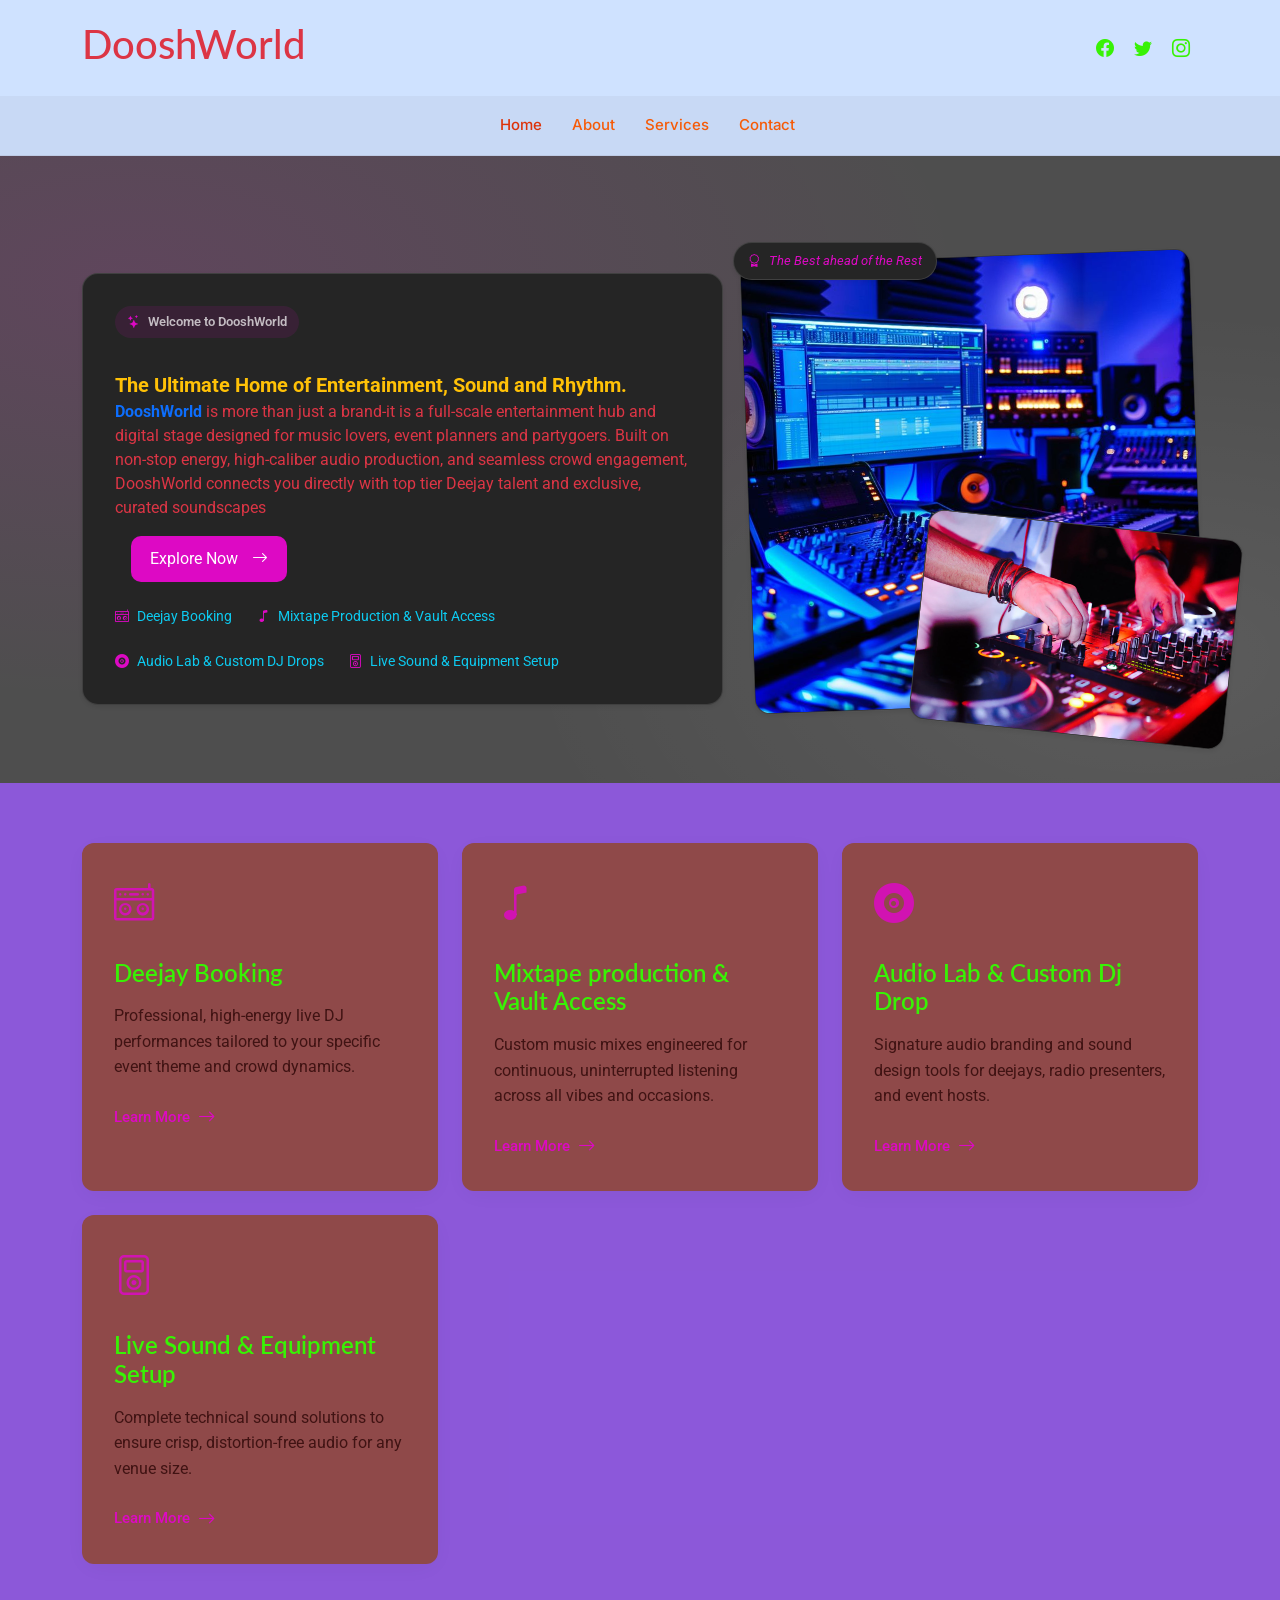
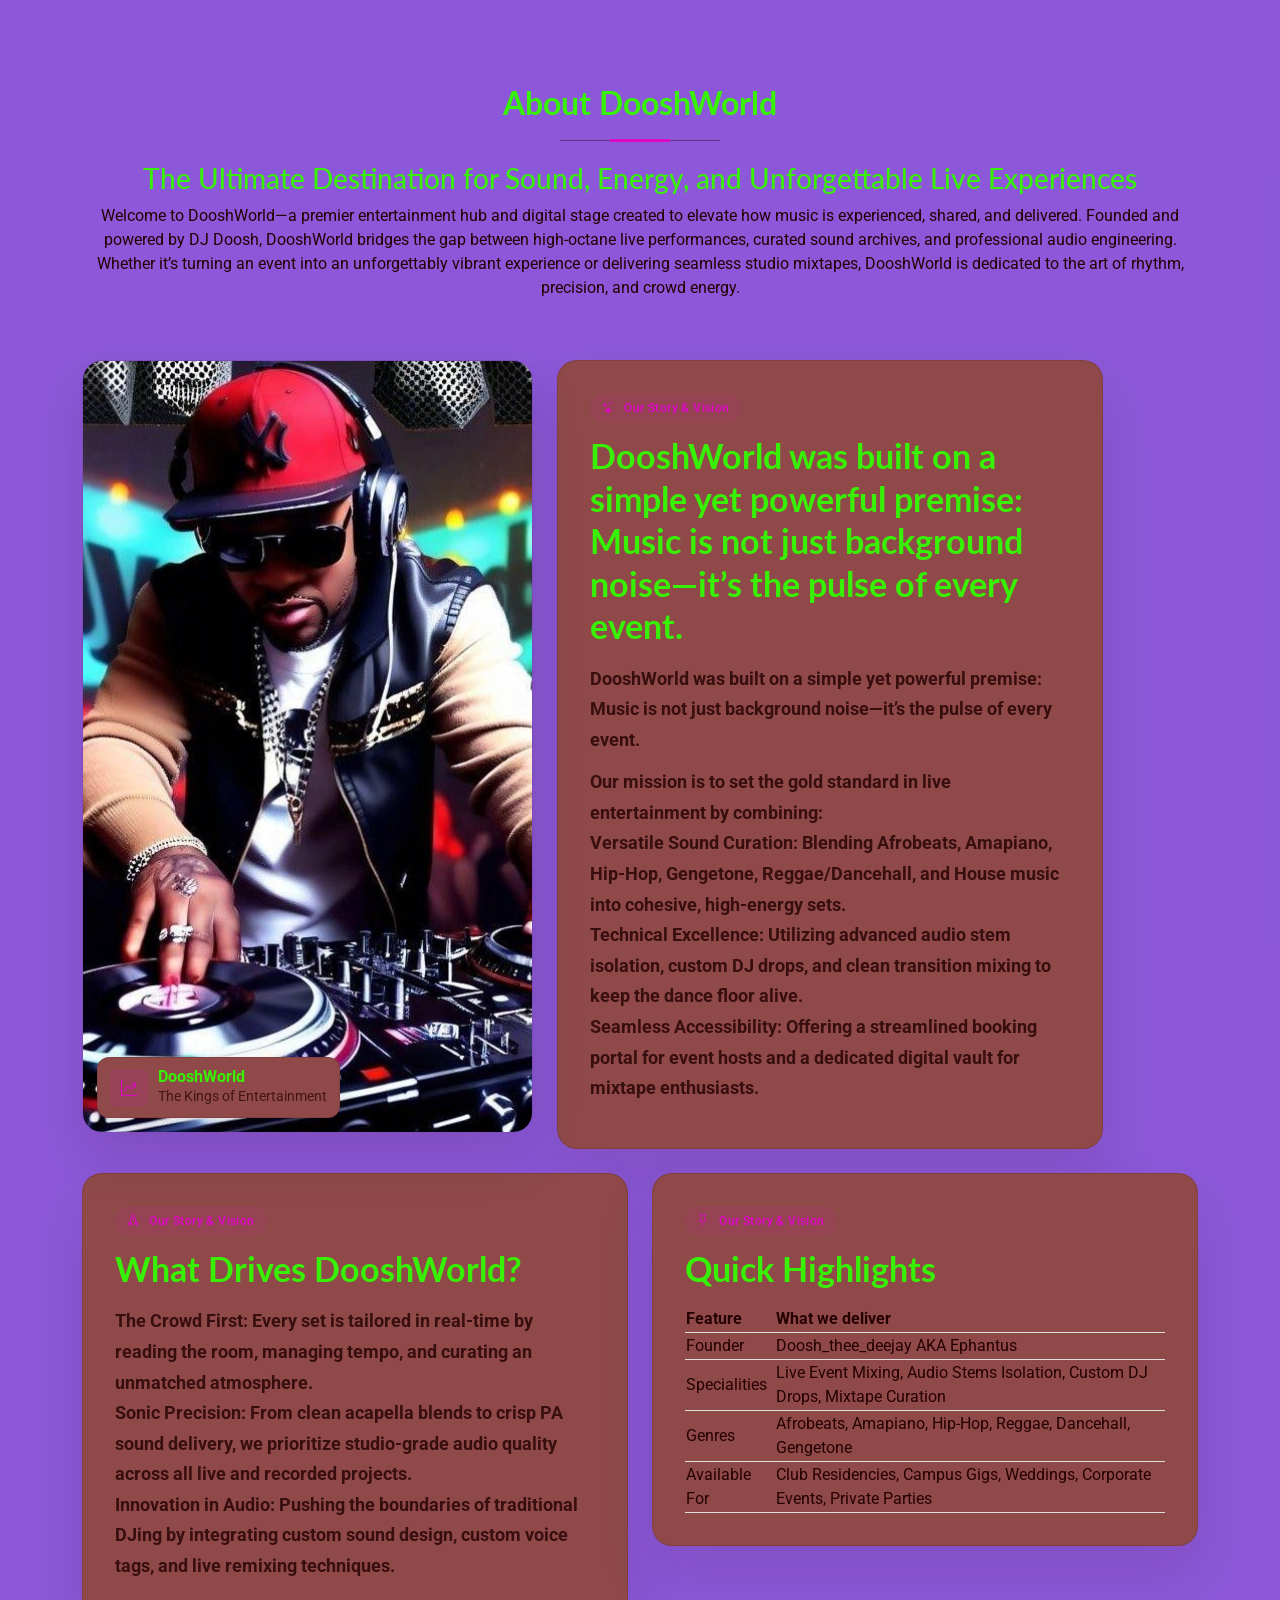
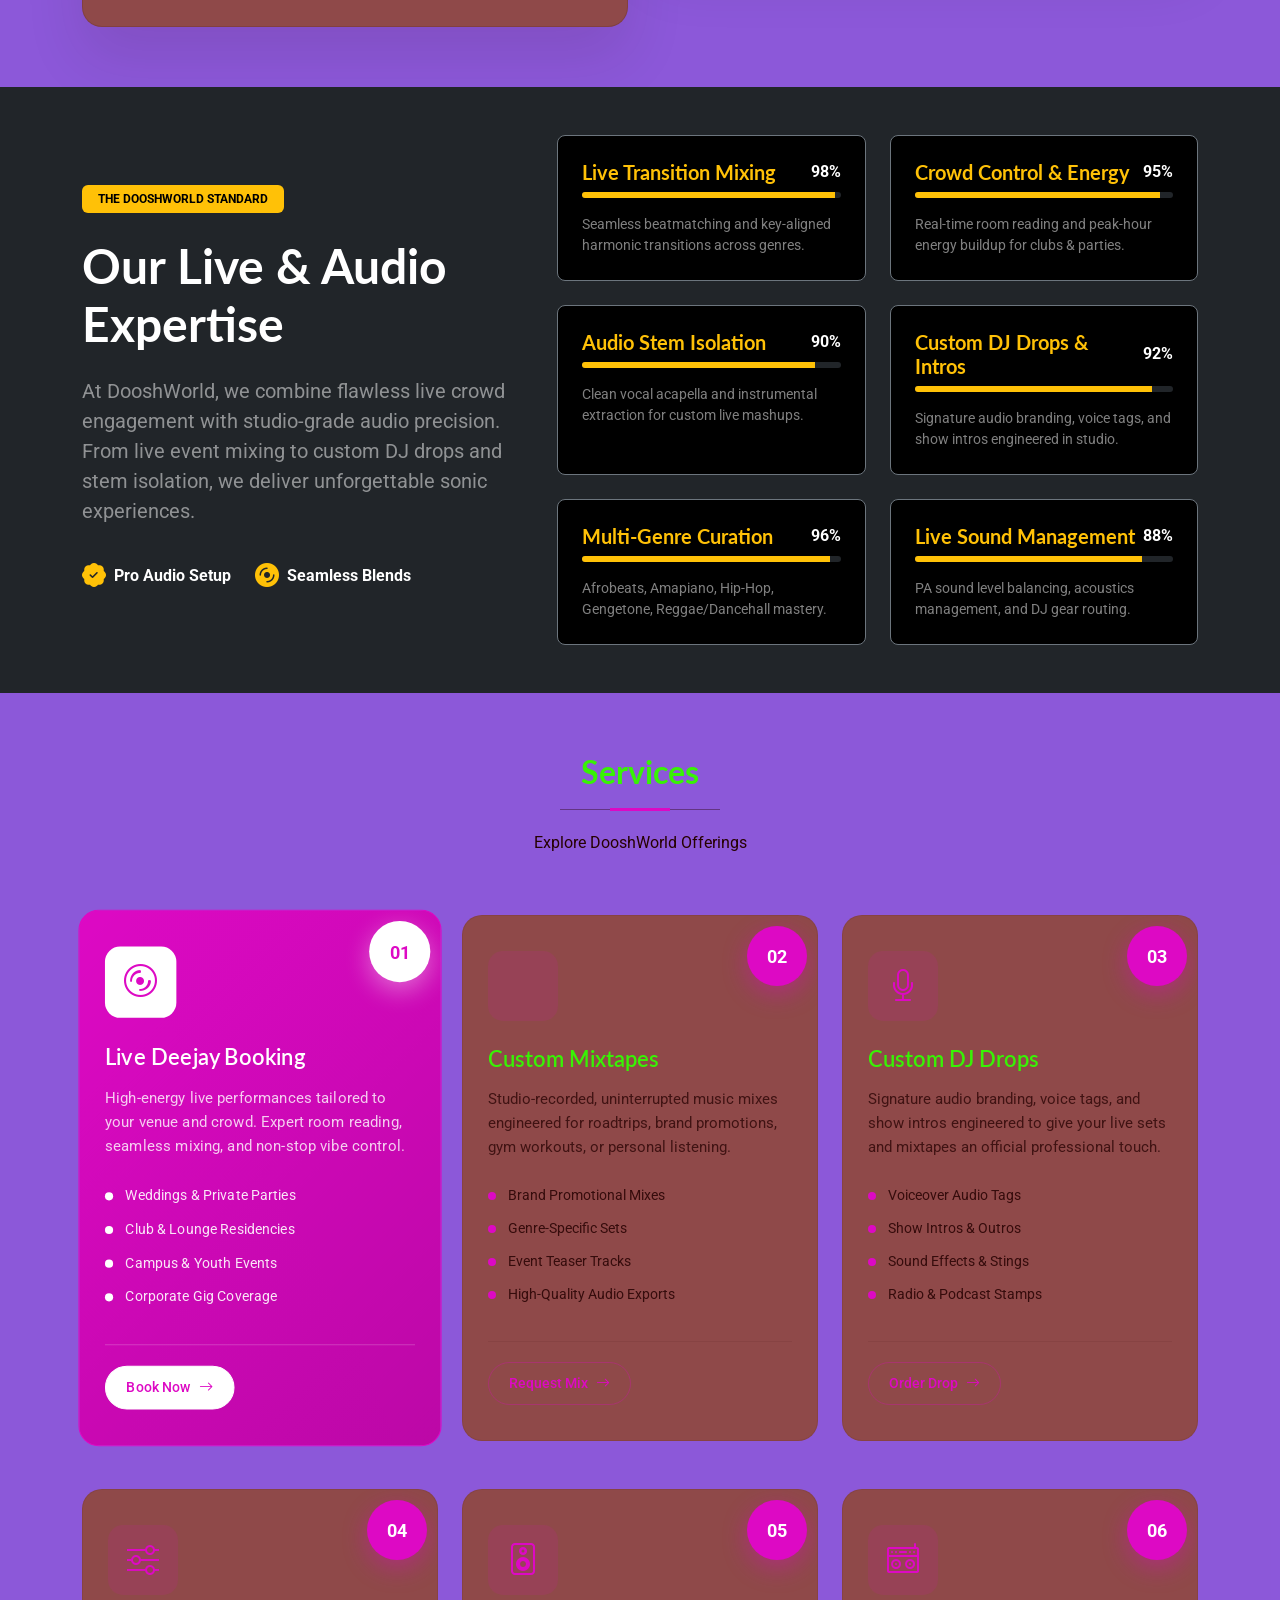
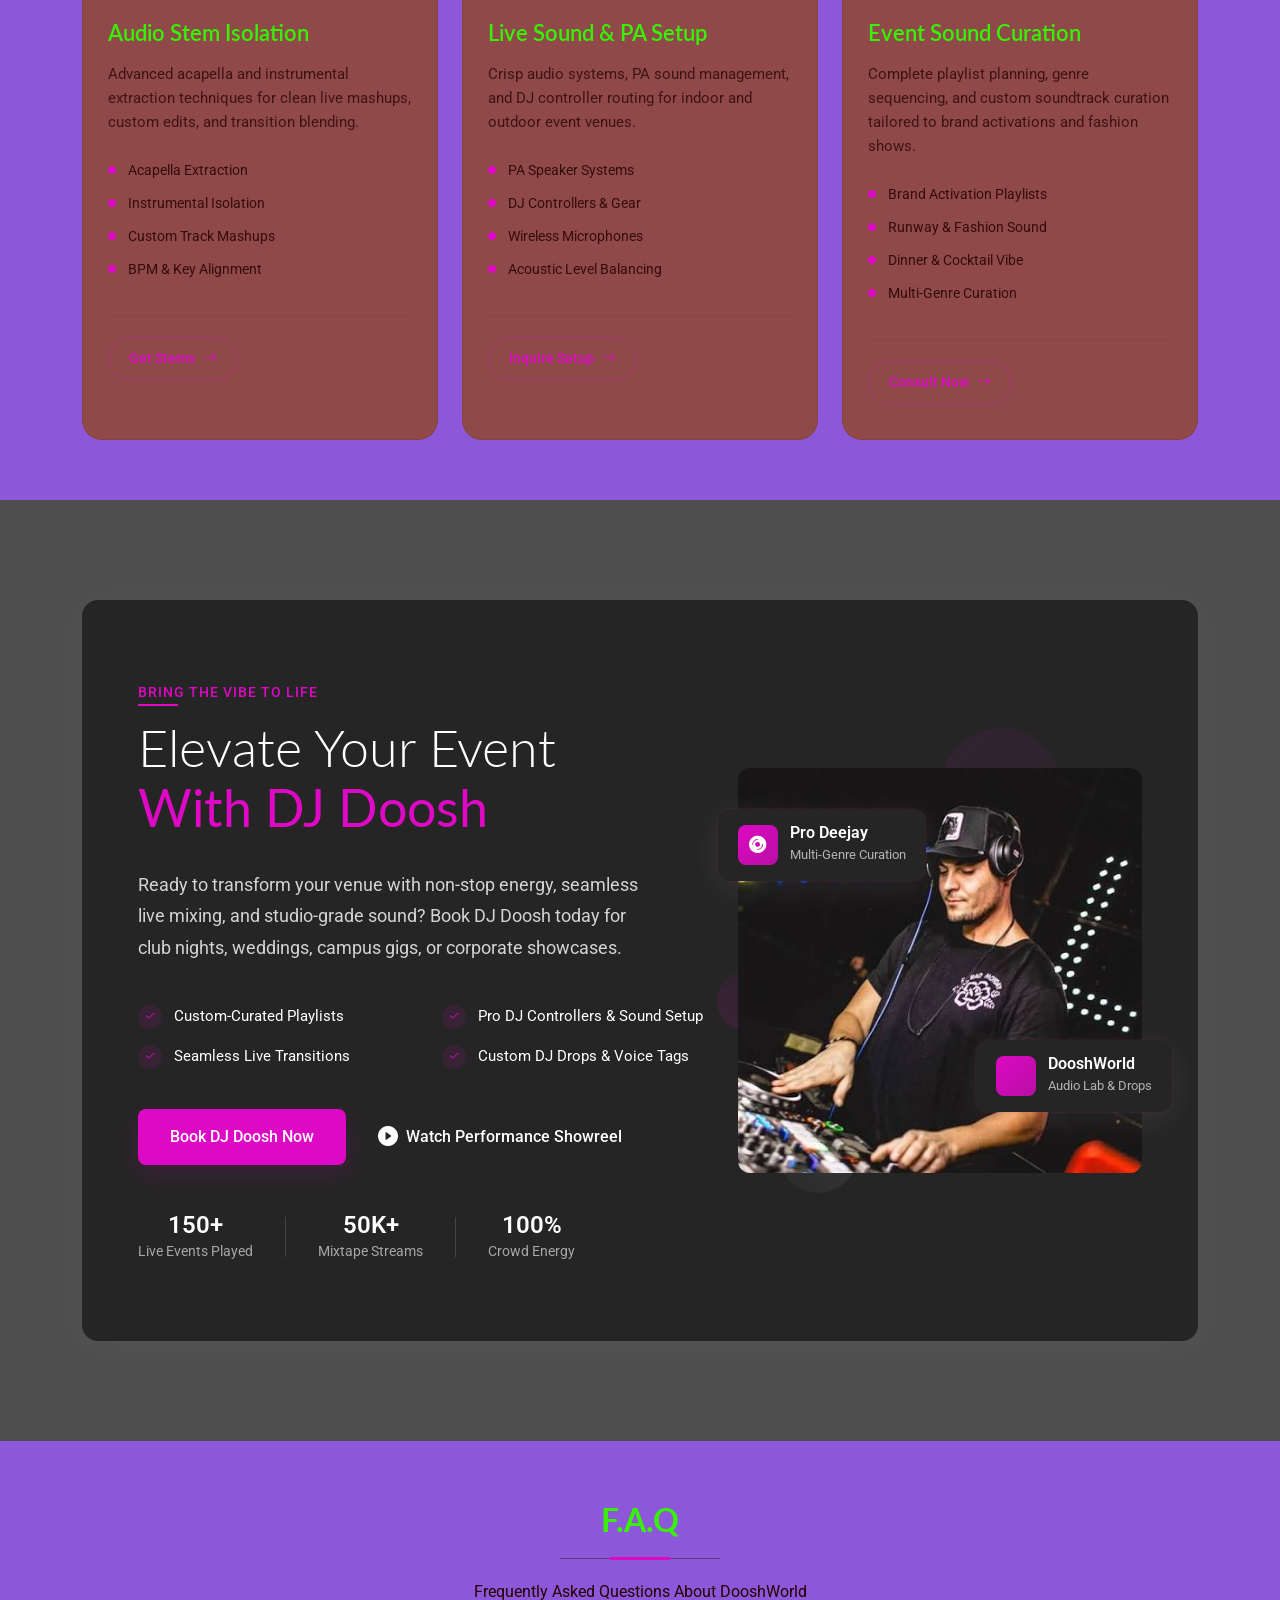
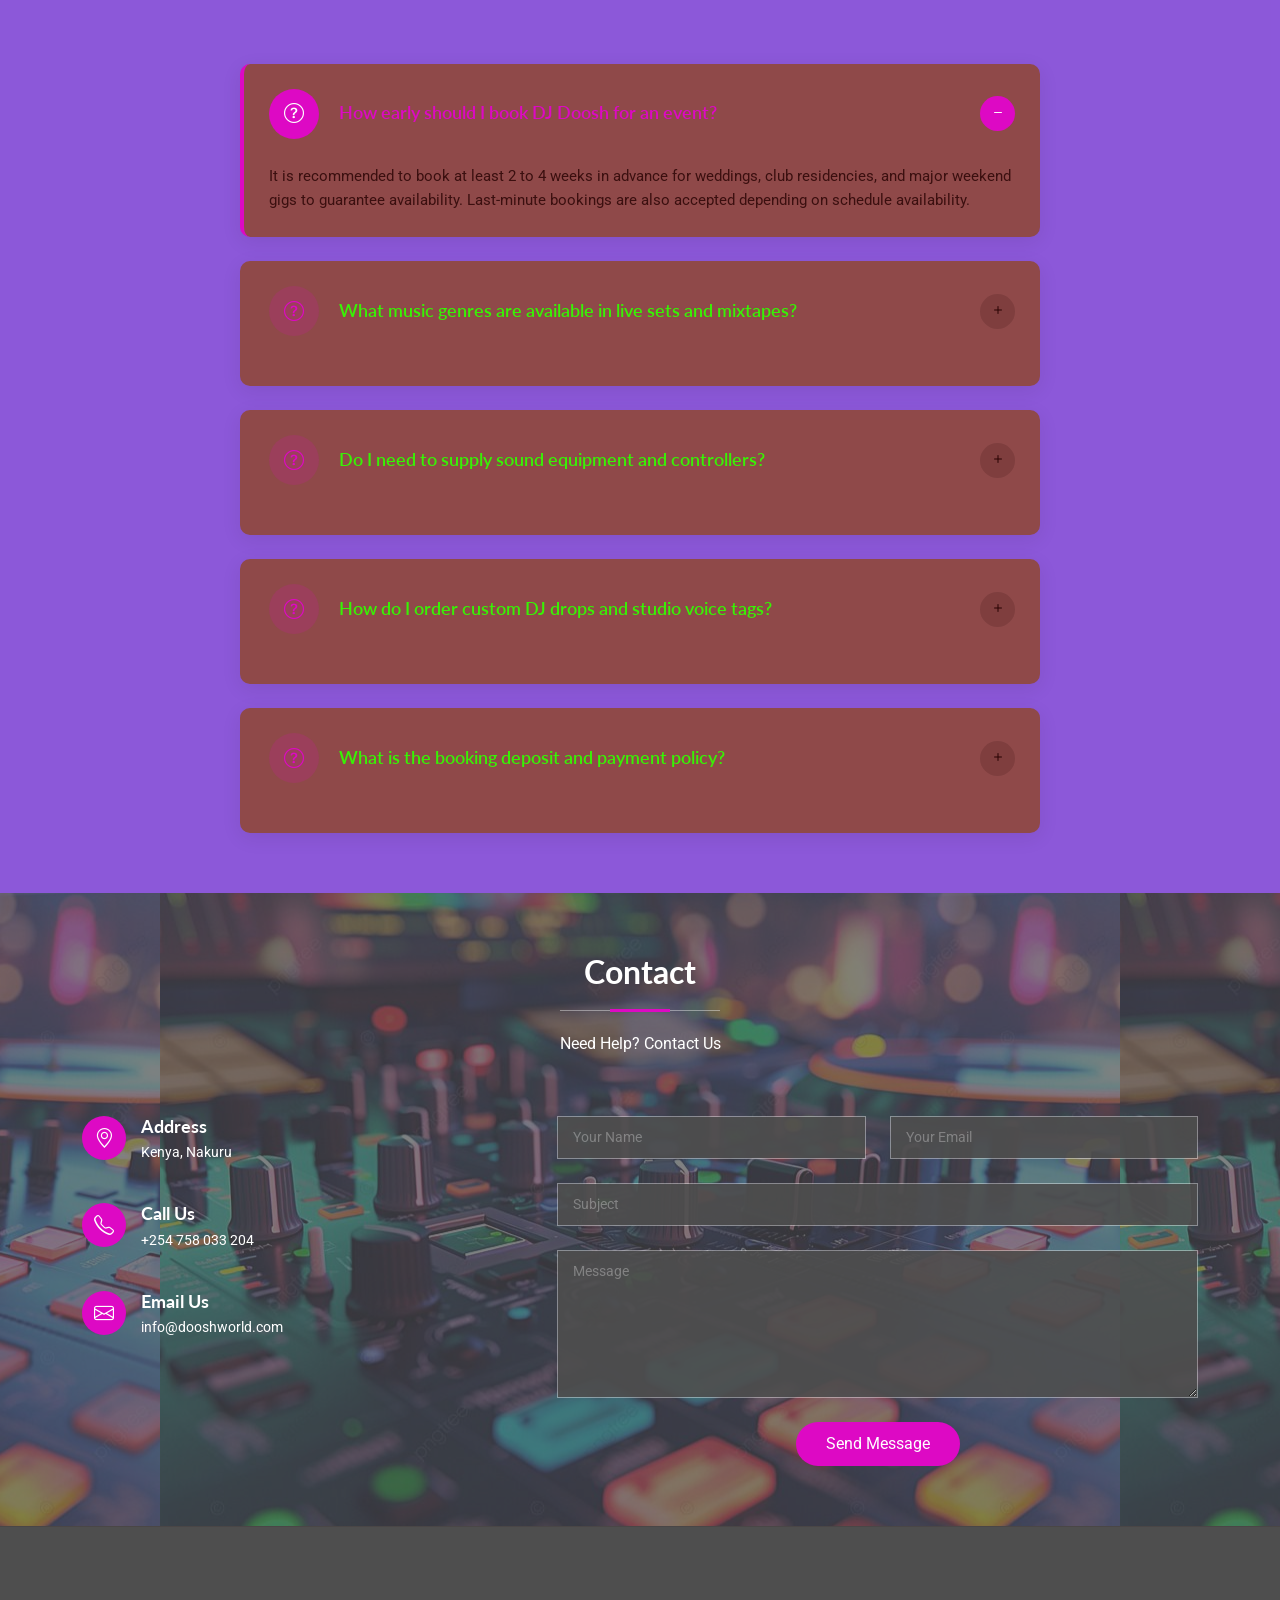
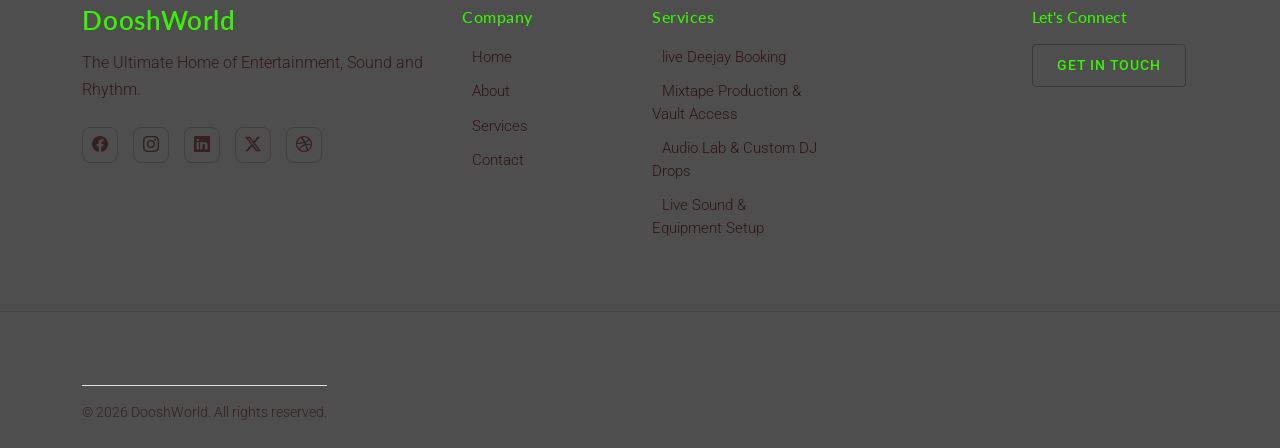
==== index.html @ 7b4b338a "save" ====
<!DOCTYPE html>
<html lang="en">

<head>
  <meta charset="utf-8">
  <meta content="width=device-width, initial-scale=1.0" name="viewport">
  <title>DooshWorld | Ultimate Entertainment Hub</title>
  <meta name="description" content="">
  <meta name="keywords" content="">

  <!-- Favicons -->
  <link href="assets/img/favicon.png" rel="icon">
  <link href="assets/img/apple-touch-icon.png" rel="apple-touch-icon">

  <!-- Fonts -->
  <link href="https://fonts.googleapis.com" rel="preconnect">
  <link href="https://fonts.gstatic.com" rel="preconnect" crossorigin>
  <link href="https://fonts.googleapis.com/css2?family=Roboto:ital,wght@0,100;0,300;0,400;0,500;0,700;0,900;1,100;1,300;1,400;1,500;1,700;1,900&family=Lato:ital,wght@0,100;0,300;0,400;0,700;0,900;1,100;1,300;1,400;1,700;1,900&family=Inter:wght@100;200;300;400;500;600;700;800;900&display=swap" rel="stylesheet">

  <!-- Vendor CSS Files -->
  <link href="assets/vendor/bootstrap/css/bootstrap.min.css" rel="stylesheet">
  <link href="assets/vendor/bootstrap-icons/bootstrap-icons.css" rel="stylesheet">
  <link href="assets/vendor/aos/aos.css" rel="stylesheet">
  <link href="assets/vendor/glightbox/css/glightbox.min.css" rel="stylesheet">
  <link href="assets/vendor/swiper/swiper-bundle.min.css" rel="stylesheet">

  <!-- Main CSS File -->
  <link href="assets/css/main.css" rel="stylesheet">

  <!-- =======================================================
  * Template Name: FlexBiz
  * Template URL: https://bootstrapmade.com/flexbiz-bootstrap-business-template/
  * Updated: Aug 04 2025 with Bootstrap v5.3.7
  * Author: BootstrapMade.com
  * License: https://bootstrapmade.com/license/
  ======================================================== -->
</head>

<body class="index-page">

  <header id="header" class="header sticky-top bg-primary-subtle">
    <div class="container-fluid container-xl position-relative">

      <div class="top-row d-flex align-items-center justify-content-between">
        <a href="index.html" class="logo d-flex align-items-center">
          <!-- Uncomment the line below if you also wish to use an image logo -->
          <!-- <img src="assets/img/logo.webp" alt=""> -->
          <h1 class="logo text-danger"><span>Doosh</span><span>World</span></h1>
        </a>

        <div class="d-flex align-items-center">
          <div class="social-links">
            <a href="#" class="facebook"><i class="bi bi-facebook"></i></a>
            <a href="#" class="twitter"><i class="bi bi-twitter"></i></a>
            <a href="#" class="instagram"><i class="bi bi-instagram"></i></a>
          </div>

        </div>
      </div>

    </div>

    <div class="nav-wrap">
      <div class="container d-flex justify-content-center position-relative">
        <nav id="navmenu" class="navmenu ">
          <ul>
            <li><a href="#hero" class="active">Home</a></li>
            <li><a href="#about">About</a></li>
            <li><a href="#services">Services</a></li>
             <li><a href="#contact">Contact</a></li>
          </ul>
          <i class="mobile-nav-toggle d-xl-none bi bi-list"></i>
        </nav>
      </div>
    </div>                 
           

  </header>

  <main class="main">

    <!-- Hero Section -->
    <section id="hero" class="hero section dark-background">

      <div class="container" data-aos="fade-up" data-aos-delay="100">

        <div class="row align-items-center gy-5">
          <div class="col-lg-7">
            <div class="hero-card shadow-sm" data-aos="fade-right" data-aos-delay="150">
              <div class="eyebrow d-inline-flex align-items-center mb-3">
                <i class="bi bi-stars me-2"></i>
                <span>Welcome to DooshWorld</span>
              </div>
              <div class="content">
                <h2 class="display-5 fw-bold mb-3"></h2>
                <p class="lead fw-bolder text-warning">The Ultimate Home of Entertainment, Sound and Rhythm.</p>
                <p class="text-danger"><b class="text-primary">DooshWorld</b> is more than just a brand-it is a full-scale entertainment
                hub and digital stage designed for music lovers, event planners and partygoers.
              Built on non-stop energy, high-caliber audio production, and seamless crowd engagement,
            DooshWorld connects you directly with top tier Deejay talent and exclusive, curated soundscapes</p>

                <div class="d-flex flex-wrap gap-3 m-3">
                  <a href="#about" class="btn btn-primary-ghost">
                    <span>Explore Now</span>
                    <i class="bi bi-arrow-right ms-2"></i>
                  </a>
                
                </div>
                <div class="mini-stats d-flex flex-wrap gap-4 mt-4" data-aos="zoom-in" data-aos-delay="250">
                  <div class="stat d-flex align-items-center">
                    <i class="bi bi-boombox me-2"></i>
                    <span class="text-info">Deejay Booking</span>
                  </div>
                  <div class="stat d-flex align-items-center">
                    <i class="bi bi-music-note me-2"></i>
                    <span class="text-info">Mixtape Production & Vault Access</span>
                  </div>
                  <div class="stat d-flex align-items-center">
                    <i class="bi bi-vinyl-fill me-2"></i>
                    <span class="text-info">Audio Lab & Custom DJ Drops</span>
                  </div>
                    <div class="stat d-flex align-items-center">
                    <i class="bi bi-music-player me-2"></i>
                    <span class="text-info">Live Sound & Equipment Setup</span>
                  </div>
                </div>
              </div>
            </div>
          </div>

          <div class="col-lg-5">
            <div class="media-stack" data-aos="zoom-in" data-aos-delay="200">
              <figure class="media primary shadow-sm">
                <img src="assets/img/illustration/studio.jpg" class="img-fluid" alt="Hero visual">
              </figure>
              <figure class="media secondary shadow-sm">
                <img src="assets/img/illustration/ttb.jpg" class="img-fluid" alt="Supporting visual">
              </figure>
              <div class="floating-badge d-flex align-items-center shadow-sm" data-aos="fade-down" data-aos-delay="300">
                <i class="bi bi-award me-2"></i>
                <span><i>The Best ahead of the Rest</i></span>
              </div>
            </div>
          </div>
        </div>

      </div>

    </section><!-- /Hero Section -->

    <!-- Featured Services Section -->
    <section id="featured-services" class="featured-services section">

      <div class="container" data-aos="fade-up" data-aos-delay="100">

        <div class="row g-4">

          <!-- Card 1 -->
          <div class="col-md-4" data-aos="fade-up" data-aos-delay="100">
            <div class="service-item">
              <div class="icon">
                <i class="bi bi-boombox"></i>
              </div>
              <h3>Deejay Booking</h3>
              <p>Professional, high-energy live DJ performances tailored to your specific event theme and crowd dynamics.</p>
              <div class="card-links">
                <a href="#" class="link-item">
                  Learn More
                  <i class="bi bi-arrow-right"></i>
                </a>
              </div>
            </div>
          </div><!-- End Service Item -->

          <!-- Card 2 -->
          <div class="col-md-4" data-aos="fade-up" data-aos-delay="200">
            <div class="service-item">
              <div class="icon">
                <i class="bi bi-music-note"></i>
              </div>
              <h3>Mixtape production & Vault Access</h3>
              <p>Custom music mixes engineered for continuous, uninterrupted listening across all vibes and occasions.</p>
              <div class="card-links">
                <a href="#" class="link-item">
                  Learn More
                  <i class="bi bi-arrow-right"></i>
                </a>
              </div>
            </div>
          </div><!-- End Service Item -->

          <!-- Card 3 -->
          <div class="col-md-4" data-aos="fade-up" data-aos-delay="300">
            <div class="service-item">
              <div class="icon">
                <i class="bi bi-vinyl-fill"></i>
              </div>
              <h3>Audio Lab & Custom Dj Drop</h3>
              <p>Signature audio branding and sound design tools for deejays, radio presenters, and event hosts.</p>
              <div class="card-links">
                <a href="#" class="link-item">
                  Learn More
                  <i class="bi bi-arrow-right"></i>
                </a>
              </div>
            </div>
          </div><!-- End Service Item -->

          <!-- Card 4 -->
          <div class="col-md-4" data-aos="fade-up" data-aos-delay="100">
            <div class="service-item">
              <div class="icon">
                <i class="bi bi-music-player"></i>
              </div>
              <h3>Live Sound & Equipment Setup</h3>
              <p>Complete technical sound solutions to ensure crisp, distortion-free audio for any venue size.</p>
              <div class="card-links">
                <a href="#services" class="link-item">
                  Learn More
                  <i class="bi bi-arrow-right"></i>
                </a>
              </div>
            </div>
          </div><!-- End Service Item -->

        

        </div>

      </div>

    </section><!-- /Featured Services Section -->

    <!-- About Section -->
    <section id="about" class="about section">

      <!-- Section Title -->
      <div class="container section-title" data-aos="fade-up">
        <h2>About DooshWorld</h2>
        <h3>The Ultimate Destination for Sound, Energy, and Unforgettable Live Experiences</h3>
        <p>Welcome to DooshWorld—a premier entertainment hub and digital stage created to elevate how music is experienced, shared, and delivered. Founded and powered by DJ Doosh, DooshWorld bridges the gap between high-octane live performances, curated sound archives, and professional audio engineering.
          Whether it’s turning an event into an unforgettably vibrant experience or delivering seamless studio mixtapes, DooshWorld is dedicated to the art of rhythm, precision, and crowd energy.</p>
      </div><!-- End Section Title -->

      <div class="container" data-aos="fade-up" data-aos-delay="100">

        <div class="row g-4 align-items-stretch">

          <div class="col-md-5" data-aos="fade-left" data-aos-delay="200">
            <aside class="showcase">
              <figure class="showcase-main">
                <img src="assets/img/illustration/dj.jpg" alt="Our Journey" class="img-fluid">
                <figcaption class="badge-note" data-aos="zoom-in" data-aos-delay="350">
                  <i class="bi bi-graph-up-arrow"></i>
                  <div>
                    <strong>DooshWorld</strong>
                    <small>The Kings of Entertainment</small>
                  </div>
                </figcaption>
              </figure>
            </aside>
          </div>

          <div class="col-md-6" data-aos="fade-right" data-aos-delay="200">
            <article class="intro-card">
              <div class="intro-head">
                <span class="kicker"><i class="bi bi-stars me-1"></i>Our Story & Vision</span>
                <h2>DooshWorld was built on a simple yet powerful premise: 
                  Music is not just background noise—it’s the pulse of every event.</h2>
              </div>

              <div class="intro-body">
                <p class="lead fw-bold">DooshWorld was built on a simple yet powerful premise: Music is not just background noise—it’s the pulse of every event.</p>
                <p class="lead fw-bold">Our mission is to set the gold standard in live entertainment by combining:<br>

Versatile Sound Curation: Blending Afrobeats, Amapiano, Hip-Hop, Gengetone, Reggae/Dancehall, and House music into cohesive, high-energy sets.<br>

Technical Excellence: Utilizing advanced audio stem isolation, custom DJ drops, and clean transition mixing to keep the dance floor alive.<br>

Seamless Accessibility: Offering a streamlined booking portal for event hosts and a dedicated digital vault for mixtape enthusiasts.</p>
              </div>
            </div>
                  <div class="col-md-6" data-aos="fade-right" data-aos-delay="200">
            <article class="intro-card">
              <div class="intro-head">
                <span class="kicker"><i class="bi bi-rocket me-1"></i>Our Story & Vision</span>
                <h2>What Drives DooshWorld?</h2>
              </div>

              <div class="intro-body">
                <p class="lead fw-bold">The Crowd First: Every set is tailored in real-time by reading the room, managing tempo, and curating an unmatched atmosphere.<br>

Sonic Precision: From clean acapella blends to crisp PA sound delivery, we prioritize studio-grade audio quality across all live and recorded projects.<br>

Innovation in Audio: Pushing the boundaries of traditional DJing by integrating custom sound design, custom voice tags, and live remixing techniques.<br></p>
              </div>
            </div>
               <div class="col-md-6" data-aos="fade-right" data-aos-delay="200">
            <article class="intro-card">
              <div class="intro-head">
                <span class="kicker"><i class="bi bi-pin me-1"></i>Our Story & Vision</span>
                <h2>Quick Highlights</h2>
              </div>
          <div>

            <!-- table -->
              <table style="display: flex;">
                 <tr>
    <th>Feature</th>
    <th>What we deliver</th>
  </tr>
  <tr>
    <td>Founder</td>
    <td>Doosh_thee_deejay AKA Ephantus</td>
  </tr>
  <tr>
    <td>Specialities</td>
    <td>Live Event Mixing, Audio Stems Isolation, Custom DJ Drops, Mixtape Curation</td>
  </tr>
   <tr>
    <td>Genres</td>
    <td>Afrobeats, Amapiano, Hip-Hop, Reggae, Dancehall, Gengetone</td>
  </tr>
   <tr>
    <td>Available For</td>
    <td>Club Residencies, Campus Gigs, Weddings, Corporate Events, Private Parties</td>
  </tr>
       </div>          
              </table>

               

    </section><!-- /About Section -->

    

  

    <!-- Skills Section -->
     <!-- About Section / Performance & Audio Expertise -->
<section class="about-expertise py-5 py-lg-11 py-xl-12 position-relative overflow-hidden bg-dark text-white">
  <div class="container">
    <div class="row align-items-center gy-5">
      
      <!-- Left Column: Bio & Brand Description -->
      <div class="col-lg-5">
        <div class="d-flex flex-column gap-4" data-aos="fade-right" data-aos-duration="1000">
          <span class="badge text-bg-warning align-self-start px-3 py-2 fw-bold text-uppercase">The DooshWorld Standard</span>
          <h2 class="display-5 fw-bold text-white mb-0">Our Live & Audio Expertise</h2>
          <p class="fs-5 text-white-50 mb-0">
            At DooshWorld, we combine flawless live crowd engagement with studio-grade audio precision. From live event mixing to custom DJ drops and stem isolation, we deliver unforgettable sonic experiences.
          </p>
          <div class="d-flex gap-4 pt-2">
            <div class="d-flex align-items-center gap-2">
              <i class="bi bi-patch-check-fill text-warning fs-4"></i>
              <span class="fw-bold">Pro Audio Setup</span>
            </div>
            <div class="d-flex align-items-center gap-2">
              <i class="bi bi-disc-fill text-warning fs-4"></i>
              <span class="fw-bold">Seamless Blends</span>
            </div>
          </div>
        </div>
      </div>

      <!-- Right Column: DJ Skill Cards & Percentage Bars -->
      <div class="col-lg-7">
        <div class="row g-4">
          
          <!-- Skill Card 1 -->
          <div class="col-md-6">
            <div class="p-4 bg-black rounded-3 border border-secondary h-100">
              <div class="d-flex justify-content-between align-items-center mb-2">
                <h5 class="text-warning mb-0 fw-bold">Live Transition Mixing</h5>
                <span class="fw-bold text-white">98%</span>
              </div>
              <div class="progress mb-3 bg-dark" style="height: 6px;">
                <div class="progress-bar bg-warning" role="progressbar" style="width: 98%;"></div>
              </div>
              <p class="text-white-50 small mb-0">Seamless beatmatching and key-aligned harmonic transitions across genres.</p>
            </div>
          </div>

          <!-- Skill Card 2 -->
          <div class="col-md-6">
            <div class="p-4 bg-black rounded-3 border border-secondary h-100">
              <div class="d-flex justify-content-between align-items-center mb-2">
                <h5 class="text-warning mb-0 fw-bold">Crowd Control & Energy</h5>
                <span class="fw-bold text-white">95%</span>
              </div>
              <div class="progress mb-3 bg-dark" style="height: 6px;">
                <div class="progress-bar bg-warning" role="progressbar" style="width: 95%;"></div>
              </div>
              <p class="text-white-50 small mb-0">Real-time room reading and peak-hour energy buildup for clubs & parties.</p>
            </div>
          </div>

          <!-- Skill Card 3 -->
          <div class="col-md-6">
            <div class="p-4 bg-black rounded-3 border border-secondary h-100">
              <div class="d-flex justify-content-between align-items-center mb-2">
                <h5 class="text-warning mb-0 fw-bold">Audio Stem Isolation</h5>
                <span class="fw-bold text-white">90%</span>
              </div>
              <div class="progress mb-3 bg-dark" style="height: 6px;">
                <div class="progress-bar bg-warning" role="progressbar" style="width: 90%;"></div>
              </div>
              <p class="text-white-50 small mb-0">Clean vocal acapella and instrumental extraction for custom live mashups.</p>
            </div>
          </div>

          <!-- Skill Card 4 -->
          <div class="col-md-6">
            <div class="p-4 bg-black rounded-3 border border-secondary h-100">
              <div class="d-flex justify-content-between align-items-center mb-2">
                <h5 class="text-warning mb-0 fw-bold">Custom DJ Drops & Intros</h5>
                <span class="fw-bold text-white">92%</span>
              </div>
              <div class="progress mb-3 bg-dark" style="height: 6px;">
                <div class="progress-bar bg-warning" role="progressbar" style="width: 92%;"></div>
              </div>
              <p class="text-white-50 small mb-0">Signature audio branding, voice tags, and show intros engineered in studio.</p>
            </div>
          </div>

          <!-- Skill Card 5 -->
          <div class="col-md-6">
            <div class="p-4 bg-black rounded-3 border border-secondary h-100">
              <div class="d-flex justify-content-between align-items-center mb-2">
                <h5 class="text-warning mb-0 fw-bold">Multi-Genre Curation</h5>
                <span class="fw-bold text-white">96%</span>
              </div>
              <div class="progress mb-3 bg-dark" style="height: 6px;">
                <div class="progress-bar bg-warning" role="progressbar" style="width: 96%;"></div>
              </div>
              <p class="text-white-50 small mb-0">Afrobeats, Amapiano, Hip-Hop, Gengetone, Reggae/Dancehall mastery.</p>
            </div>
          </div>

          <!-- Skill Card 6 -->
          <div class="col-md-6">
            <div class="p-4 bg-black rounded-3 border border-secondary h-100">
              <div class="d-flex justify-content-between align-items-center mb-2">
                <h5 class="text-warning mb-0 fw-bold">Live Sound Management</h5>
                <span class="fw-bold text-white">88%</span>
              </div>
              <div class="progress mb-3 bg-dark" style="height: 6px;">
                <div class="progress-bar bg-warning" role="progressbar" style="width: 88%;"></div>
              </div>
              <p class="text-white-50 small mb-0">PA sound level balancing, acoustics management, and DJ gear routing.</p>
            </div>
          </div>

        </div>
      </div>

    </div>
  </div>
  </section><!-- /Skills Section -->
    

    <!-- Services Section -->
     <section id="services" class="services section">

      <!-- Section Title -->
      <div class="container section-title" data-aos="fade-up">
        <h2>Services</h2>
        <p>Explore DooshWorld Offerings</p>
      </div><!-- End Section Title -->

      <div class="container" data-aos="fade-up" data-aos-delay="100">

        <!-- Services Grid -->
        <div class="row gy-5">
          
          <!-- Service 1: Live Event DJing -->
          <div class="col-lg-4 col-md-6" data-aos="fade-up" data-aos-delay="100">
            <div class="service-card featured">
              <div class="service-number">01</div>
              <div class="service-icon-wrapper">
                <div class="service-icon">
                  <i class="bi bi-disc"></i>
                </div>
              </div>
              <div class="service-content">
                <h4>Live Deejay Booking</h4>
                <p>High-energy live performances tailored to your venue and crowd. Expert room reading, seamless mixing, and non-stop vibe control.</p>
                <ul class="service-list">
                  <li>Weddings & Private Parties</li>
                  <li>Club & Lounge Residencies</li>
                  <li>Campus & Youth Events</li>
                  <li>Corporate Gig Coverage</li>
                </ul>
                <div class="service-pricing">
                
                  <a href="contact" class="service-btn">
                    <span>Book Now</span>
                    <i class="bi bi-arrow-right"></i>
                  </a>
                </div>
              </div>
            </div>
          </div>

          <!-- Service 2: Mixtape Production -->
          <div class="col-lg-4 col-md-6" data-aos="fade-up" data-aos-delay="200">
            <div class="service-card">
              <div class="service-number">02</div>
              <div class="service-icon-wrapper">
                <div class="service-icon">
                  <i class="bi bi-music-note-beamer"></i>
                </div>
              </div>
              <div class="service-content">
                <h4>Custom Mixtapes</h4>
                <p>Studio-recorded, uninterrupted music mixes engineered for roadtrips, brand promotions, gym workouts, or personal listening.</p>
                <ul class="service-list">
                  <li>Brand Promotional Mixes</li>
                  <li>Genre-Specific Sets</li>
                  <li>Event Teaser Tracks</li>
                  <li>High-Quality Audio Exports</li>
                </ul>
                <div class="service-pricing">
                
                  <a href="contact.html" class="service-btn">
                    <span>Request Mix</span>
                    <i class="bi bi-arrow-right"></i>
                  </a>
                </div>
              </div>
            </div>
          </div>

          <!-- Service 3: Custom DJ Drops -->
          <div class="col-lg-4 col-md-6" data-aos="fade-up" data-aos-delay="300">
            <div class="service-card">
              <div class="service-number">03</div>
              <div class="service-icon-wrapper">
                <div class="service-icon">
                  <i class="bi bi-mic"></i>
                </div>
              </div>
              <div class="service-content">
                <h4>Custom DJ Drops</h4>
                <p>Signature audio branding, voice tags, and show intros engineered to give your live sets and mixtapes an official professional touch.</p>
                <ul class="service-list">
                  <li>Voiceover Audio Tags</li>
                  <li>Show Intros & Outros</li>
                  <li>Sound Effects & Stings</li>
                  <li>Radio & Podcast Stamps</li>
                </ul>
                <div class="service-pricing">
                 
                  <a href="contact.html" class="service-btn">
                    <span>Order Drop</span>
                    <i class="bi bi-arrow-right"></i>
                  </a>
                </div>
              </div>
            </div>
          </div>

          <!-- Service 4: Stem Isolation -->
          <div class="col-lg-4 col-md-6" data-aos="fade-up" data-aos-delay="400">
            <div class="service-card">
              <div class="service-number">04</div>
              <div class="service-icon-wrapper">
                <div class="service-icon">
                  <i class="bi bi-sliders"></i>
                </div>
              </div>
              <div class="service-content">
                <h4>Audio Stem Isolation</h4>
                <p>Advanced acapella and instrumental extraction techniques for clean live mashups, custom edits, and transition blending.</p>
                <ul class="service-list">
                  <li>Acapella Extraction</li>
                  <li>Instrumental Isolation</li>
                  <li>Custom Track Mashups</li>
                  <li>BPM & Key Alignment</li>
                </ul>
                <div class="service-pricing">
                
                  <a href="contact.html" class="service-btn">
                    <span>Get Stems</span>
                    <i class="bi bi-arrow-right"></i>
                  </a>
                </div>
              </div>
            </div>
          </div>

          <!-- Service 5: Sound & Gear Setup -->
          <div class="col-lg-4 col-md-6" data-aos="fade-up" data-aos-delay="500">
            <div class="service-card">
              <div class="service-number">05</div>
              <div class="service-icon-wrapper">
                <div class="service-icon">
                  <i class="bi bi-speaker"></i>
                </div>
              </div>
              <div class="service-content">
                <h4>Live Sound & PA Setup</h4>
                <p>Crisp audio systems, PA sound management, and DJ controller routing for indoor and outdoor event venues.</p>
                <ul class="service-list">
                  <li>PA Speaker Systems</li>
                  <li>DJ Controllers & Gear</li>
                  <li>Wireless Microphones</li>
                  <li>Acoustic Level Balancing</li>
                </ul>
                <div class="service-pricing">
                 
                  <a href="contact.html" class="service-btn">
                    <span>Inquire Setup</span>
                    <i class="bi bi-arrow-right"></i>
                  </a>
                </div>
              </div>
            </div>
          </div>

          <!-- Service 6: Event Sound Curation -->
          <div class="col-lg-4 col-md-6" data-aos="fade-up" data-aos-delay="600">
            <div class="service-card">
              <div class="service-number">06</div>
              <div class="service-icon-wrapper">
                <div class="service-icon">
                  <i class="bi bi-boombox"></i>
                </div>
              </div>
              <div class="service-content">
                <h4>Event Sound Curation</h4>
                <p>Complete playlist planning, genre sequencing, and custom soundtrack curation tailored to brand activations and fashion shows.</p>
                <ul class="service-list">
                  <li>Brand Activation Playlists</li>
                  <li>Runway & Fashion Sound</li>
                  <li>Dinner & Cocktail Vibe</li>
                  <li>Multi-Genre Curation</li>
                </ul>
                <div class="service-pricing">
                 
                  <a href="contact.html" class="service-btn">
                    <span>Consult Now</span>
                    <i class="bi bi-arrow-right"></i>
                  </a>
                </div>
              </div>
            </div>
          </div>

        </div>

      </div>

    </section><!-- /Services Section -->
   


   
   <!-- Call To Action Section -->
    <section id="call-to-action" class="call-to-action section dark-background">

      <div class="container" data-aos="fade-up" data-aos-delay="100">

        <div class="cta-wrapper">
          <div class="content-block">
            <div class="row align-items-center">
              <div class="col-lg-7">
                <div class="text-content" data-aos="fade-right" data-aos-delay="200">
                  <div class="section-label" data-aos="fade-up" data-aos-delay="250">
                    <span>Bring The Vibe To Life</span>
                  </div>

                  <h2 data-aos="fade-up" data-aos-delay="300">
                    Elevate Your Event
                    <span class="accent-text">With DJ Doosh</span>
                  </h2>

                  <p data-aos="fade-up" data-aos-delay="350">Ready to transform your venue with non-stop energy, seamless live mixing, and studio-grade sound? Book DJ Doosh today for club nights, weddings, campus gigs, or corporate showcases.</p>

                  <div class="benefits-list" data-aos="fade-up" data-aos-delay="400">
                    <div class="benefit-row">
                      <div class="benefit-item">
                        <div class="check-icon">
                          <i class="bi bi-check2"></i>
                        </div>
                        <span>Custom-Curated Playlists</span>
                      </div>
                      <div class="benefit-item">
                        <div class="check-icon">
                          <i class="bi bi-check2"></i>
                        </div>
                        <span>Pro DJ Controllers & Sound Setup</span>
                      </div>
                    </div>
                    <div class="benefit-row">
                      <div class="benefit-item">
                        <div class="check-icon">
                          <i class="bi bi-check2"></i>
                        </div>
                        <span>Seamless Live Transitions</span>
                      </div>
                      <div class="benefit-item">
                        <div class="check-icon">
                          <i class="bi bi-check2"></i>
                        </div>
                        <span>Custom DJ Drops & Voice Tags</span>
                      </div>
                    </div>
                  </div>

                  <div class="action-group" data-aos="fade-up" data-aos-delay="450">
                    <a href="contact.html" class="btn btn-primary-action">Book DJ Doosh Now</a>
                    <a href="https://www.youtube.com/watch?v=Y7f98aduVJ8" class="btn btn-text-link glightbox">
                      <i class="bi bi-play-circle-fill"></i>
                      Watch Performance Showreel
                    </a>
                  </div>

                  <div class="trust-indicators" data-aos="fade-up" data-aos-delay="500">
                    <div class="indicator">
                      <div class="metric">150+</div>
                      <div class="label">Live Events Played</div>
                    </div>
                    <div class="separator"></div>
                    <div class="indicator">
                      <div class="metric">50K+</div>
                      <div class="label">Mixtape Streams</div>
                    </div>
                    <div class="separator"></div>
                    <div class="indicator">
                      <div class="metric">100%</div>
                      <div class="label">Crowd Energy</div>
                    </div>
                  </div>
                </div>
              </div>

              <div class="col-lg-5">
                <div class="visual-section" data-aos="fade-left" data-aos-delay="300">
                  <div class="image-container">
                    <img src="assets/img/cta/cta-4.jpg" alt="DJ Doosh Live Performance" class="main-visual">

                    <div class="floating-badge badge-1" data-aos="zoom-in" data-aos-delay="600">
                      <div class="badge-icon">
                        <i class="bi bi-disc-fill"></i>
                      </div>
                      <div class="badge-text">
                        <div class="badge-title">Pro Deejay</div>
                        <div class="badge-subtitle">Multi-Genre Curation</div>
                      </div>
                    </div>

                    <div class="floating-badge badge-2" data-aos="zoom-in" data-aos-delay="700">
                      <div class="badge-icon">
                        <i class="bi bi-music-note-beamer"></i>
                      </div>
                      <div class="badge-text">
                        <div class="badge-title">DooshWorld</div>
                        <div class="badge-subtitle">Audio Lab & Drops</div>
                      </div>
                    </div>
                  </div>

                  <div class="decorative-elements">
                    <div class="element element-1"></div>
                    <div class="element element-2"></div>
                    <div class="element element-3"></div>
                  </div>
                </div>
              </div>
            </div>
          </div>
        </div>

      </div>

    </section><!-- /Call To Action Section -->
    <!-- FAQ section -->
     <!-- Faq Section -->
<section id="faq" class="faq section">

  <!-- Section Title -->
  <div class="container section-title" data-aos="fade-up">
    <h2>F.A.Q</h2>
    <p>Frequently Asked Questions About DooshWorld</p>
  </div><!-- End Section Title -->

  <div class="container" data-aos="fade-up" data-aos-delay="100">

    <div class="row justify-content-center">
      <div class="col-lg-10">

        <div class="faq-wrapper">

          <!-- FAQ Item 1 -->
          <div class="faq-item faq-active">
            <div class="faq-header">
              <div class="faq-icon">
                <i class="bi bi-question-circle"></i>
              </div>
              <h4>How early should I book DJ Doosh for an event?</h4>
              <div class="faq-toggle">
                <i class="bi bi-plus"></i>
                <i class="bi bi-dash"></i>
              </div>
            </div>
            <div class="faq-content">
              <div class="content-inner">
                <p>It is recommended to book at least 2 to 4 weeks in advance for weddings, club residencies, and major weekend gigs to guarantee availability. Last-minute bookings are also accepted depending on schedule availability.</p>
              </div>
            </div>
          </div><!-- End FAQ Item -->

          <!-- FAQ Item 2 -->
          <div class="faq-item">
            <div class="faq-header">
              <div class="faq-icon">
                <i class="bi bi-question-circle"></i>
              </div>
              <h4>What music genres are available in live sets and mixtapes?</h4>
              <div class="faq-toggle">
                <i class="bi bi-plus"></i>
                <i class="bi bi-dash"></i>
              </div>
            </div>
            <div class="faq-content">
              <div class="content-inner">
                <p>DooshWorld specializes in multi-genre curation including Afrobeats, Amapiano, Hip-Hop, Gengetone, Reggae/Dancehall, and House music. Playlists and sets are tailored specifically to match your target audience and event theme.</p>
              </div>
            </div>
          </div><!-- End FAQ Item -->

          <!-- FAQ Item 3 -->
          <div class="faq-item">
            <div class="faq-header">
              <div class="faq-icon">
                <i class="bi bi-question-circle"></i>
              </div>
              <h4>Do I need to supply sound equipment and controllers?</h4>
              <div class="faq-toggle">
                <i class="bi bi-plus"></i>
                <i class="bi bi-dash"></i>
              </div>
            </div>
            <div class="faq-content">
              <div class="content-inner">
                <p>DJ Doosh comes equipped with professional DJ controllers and performance gear. If your event venue lacks a PA system or proper sound routing, DooshWorld provides full live sound and PA equipment setup as an add-on service.</p>
              </div>
            </div>
          </div><!-- End FAQ Item -->

          <!-- FAQ Item 4 -->
          <div class="faq-item">
            <div class="faq-header">
              <div class="faq-icon">
                <i class="bi bi-question-circle"></i>
              </div>
              <h4>How do I order custom DJ drops and studio voice tags?</h4>
              <div class="faq-toggle">
                <i class="bi bi-plus"></i>
                <i class="bi bi-dash"></i>
              </div>
            </div>
            <div class="faq-content">
              <div class="content-inner">
                <p>You can request custom voice tags, intro stings, and sound drops through our Audio Lab service or contact form. Submit your script and style requirements, and delivery is made within 24 to 48 hours.</p>
              </div>
            </div>
          </div><!-- End FAQ Item -->

          <!-- FAQ Item 5 -->
          <div class="faq-item">
            <div class="faq-header">
              <div class="faq-icon">
                <i class="bi bi-question-circle"></i>
              </div>
              <h4>What is the booking deposit and payment policy?</h4>
              <div class="faq-toggle">
                <i class="bi bi-plus"></i>
                <i class="bi bi-dash"></i>
              </div>
            </div>
            <div class="faq-content">
              <div class="content-inner">
                <p>A 50% deposit is required upon booking confirmation to secure your date. The remaining 50% balance is settled on or before the event date prior to the performance setup.</p>
              </div>
            </div>
          </div><!-- End FAQ Item -->

        </div>

      </div>
    </div>

  </div>

</section><!-- /Faq Section -->

  
  
    <!-- Contact Section -->
    <section id="contact" class="contact section dark-background">

      <!-- Section Title -->
      <div class="container section-title" data-aos="fade-up">
        <h2>Contact</h2>
        <p>Need Help? Contact Us</p>
      </div><!-- End Section Title -->

      <div class="container position-relative" data-aos="fade-up" data-aos-delay="100">

        <div class="row gy-4">

          <div class="col-lg-5">
            <div class="info-item d-flex">
              <i class="bi bi-geo-alt flex-shrink-0"></i>
              <div>
                <h3>Address</h3>
                <p>Kenya, Nakuru</p>
              </div>
            </div><!-- End Info Item -->

            <div class="info-item d-flex">
              <i class="bi bi-telephone flex-shrink-0"></i>
              <div>
                <h3>Call Us</h3>
                <p>+254 758 033 204</p>
              </div>
            </div><!-- End Info Item -->

            <div class="info-item d-flex">
              <i class="bi bi-envelope flex-shrink-0"></i>
              <div>
                <h3>Email Us</h3>
                <p>info@dooshworld.com</p>
              </div>
            </div><!-- End Info Item -->

          </div>

          <div class="col-lg-7">
            <form action="forms/contact.php" method="post" class="php-email-form" data-aos="fade-up" data-aos-delay="200">
              <div class="row gy-4">

                <div class="col-md-6">
                  <input type="text" name="name" class="form-control" placeholder="Your Name" required="">
                </div>

                <div class="col-md-6 ">
                  <input type="email" class="form-control" name="email" placeholder="Your Email" required="">
                </div>

                <div class="col-md-12">
                  <input type="text" class="form-control" name="subject" placeholder="Subject" required="">
                </div>

                <div class="col-md-12">
                  <textarea class="form-control" name="message" rows="6" placeholder="Message" required=""></textarea>
                </div>

                <div class="col-md-12 text-center">
                  <div class="loading">Loading</div>
                  <div class="error-message"></div>
                  <div class="sent-message">Your message has been sent. Thank you!</div>

                  <button type="submit">Send Message</button>
                </div>

              </div>
            </form>
          </div><!-- End Contact Form -->

        </div>

      </div>

    </section><!-- /Contact Section -->

  </main>

  <footer id="footer" class="footer position-relative">

    <div class="container">
      <div class="row gy-5">

        <div class="col-lg-4">
          <div class="footer-brand">
            <a href="index.html" class="logo d-flex align-items-center mb-3">
              <span class="sitename">DooshWorld</span>
            </a>
            <p class="tagline">The Ultimate Home of Entertainment, Sound and Rhythm.</p>

            <div class="social-links mt-4">
              <a href="#" aria-label="Facebook"><i class="bi bi-facebook"></i></a>
              <a href="#" aria-label="Instagram"><i class="bi bi-instagram"></i></a>
              <a href="#" aria-label="LinkedIn"><i class="bi bi-linkedin"></i></a>
              <a href="#" aria-label="Twitter"><i class="bi bi-twitter-x"></i></a>
              <a href="#" aria-label="Dribbble"><i class="bi bi-dribbble"></i></a>
            </div>
          </div>
        </div>

        <div class="col-lg-6">
          <div class="footer-links-grid">
            <div class="row">
              <div class="col-6 col-md-4">
                <h5>Company</h5>
                <ul class="list-unstyled">
                  <li><a href="#home">Home</a></li>
                  <li><a href="#about">About</a></li>
                  <li><a href="#services">Services</a></li>
                  <li><a href="#contact">Contact</a></li>
                </ul>
              </div>
              <div class="col-6 col-md-4">
                <h5 id="services">Services</h5>
                <ul class="list-unstyled">
                  <li><a href="#services">live Deejay Booking</a></li>
                  <li><a href="#services">Mixtape Production & Vault Access</a></li>
                  <li><a href="#services">Audio Lab & Custom DJ Drops</a></li>
                  <li><a href="#services">Live Sound & Equipment Setup</a></li>
                </ul>
              </div>
           
            </div>
          </div>
        </div>

        <div class="col-lg-2">
          <div class="footer-cta">
            <h5>Let's Connect</h5>
            <a href="contact" class="btn btn-outline">Get in Touch</a>
          </div>
        </div>

      </div>
    </div>

    <div class="footer-bottom">
      <div class="container">
        <div class="row">
          <div class="col-12">
            <div class="footer-bottom-content">
                 <div class="credits">
                <!-- All the links in the footer should remain intact. -->
                <!-- You can delete the links only if you've purchased the pro version. -->
                <!-- Licensing information: https://bootstrapmade.com/license/ -->
                <!-- Purchase the pro version with working PHP/AJAX contact form: [buy-url] -->
                <div class="text-center border-top mt-5 pt-3">
        <p>&copy; 2026 DooshWorld. All rights reserved.</p>
    </div>
            </div>
          </div>
        </div>
      </div>
    </div>

  </footer>

  <!-- Scroll Top -->
  <a href="#" id="scroll-top" class="scroll-top d-flex align-items-center justify-content-center"><i class="bi bi-arrow-up-short"></i></a>

  <!-- Preloader -->
  <div id="preloader">
    <div></div>
    <div></div>
    <div></div>
    <div></div>
  </div>

  <!-- Vendor JS Files -->
  <script src="assets/vendor/bootstrap/js/bootstrap.bundle.min.js"></script>
  <script src="assets/vendor/php-email-form/validate.js"></script>
  <script src="assets/vendor/aos/aos.js"></script>
  <script src="assets/vendor/glightbox/js/glightbox.min.js"></script>
  <script src="assets/vendor/purecounter/purecounter_vanilla.js"></script>
  <script src="assets/vendor/waypoints/noframework.waypoints.js"></script>
  <script src="assets/vendor/imagesloaded/imagesloaded.pkgd.min.js"></script>
  <script src="assets/vendor/isotope-layout/isotope.pkgd.min.js"></script>
  <script src="assets/vendor/swiper/swiper-bundle.min.js"></script>

  <!-- Main JS File -->
  <script src="assets/js/main.js"></script>

</body>

</html>
---- assets/css/main.css ----
/**
* Template Name: FlexBiz
* Template URL: https://bootstrapmade.com/flexbiz-bootstrap-business-template/
* Updated: Aug 04 2025 with Bootstrap v5.3.7
* Author: BootstrapMade.com
* License: https://bootstrapmade.com/license/
*/

@charset "UTF-8";

/*--------------------------------------------------------------
# Font & Color Variables
# Help: https://bootstrapmade.com/color-system/
--------------------------------------------------------------*/
/* Fonts */
:root {
  --default-font: "Roboto",  system-ui, -apple-system, "Segoe UI", Roboto, "Helvetica Neue", Arial, "Noto Sans", "Liberation Sans", sans-serif, "Apple Color Emoji", "Segoe UI Emoji", "Segoe UI Symbol", "Noto Color Emoji";
  --heading-font: "Lato",  sans-serif;
  --nav-font: "Inter",  sans-serif;
}

/* Global Colors - The following color variables are used throughout the website. Updating them here will change the color scheme of the entire website */
:root { 
  --background-color: #7a3ed4a1; /* Background color for the entire website, including individual sections */
  --default-color: #260101; /* Default color used for the majority of the text content across the entire website */
  --heading-color: #38f205; /* Color for headings, subheadings and title throughout the website */
  --accent-color: #dd09c4; /* Accent color that represents your brand on the website. It's used for buttons, links, and other elements that need to stand out */
  --surface-color: #8f4949; /* The surface color is used as a background of boxed elements within sections, such as cards, icon boxes, or other elements that require a visual separation from the global background. */
  --contrast-color: #ffffff; /* Contrast color for text, ensuring readability against backgrounds of accent, heading, or default colors. */
}

/* Nav Menu Colors - The following color variables are used specifically for the navigation menu. They are separate from the global colors to allow for more customization options */
:root {
  --nav-color: #f65b08;  /* The default color of the main navmenu links */
  --nav-hover-color: #dd3209; /* Applied to main navmenu links when they are hovered over or active */
  --nav-mobile-background-color: #ffffff; /* Used as the background color for mobile navigation menu */
  --nav-dropdown-background-color: #171717; /* Used as the background color for dropdown items that appear when hovering over primary navigation items */
  --nav-dropdown-color: #222222; /* Used for navigation links of the dropdown items in the navigation menu. */
  --nav-dropdown-hover-color: #dd3209; /* Similar to --nav-hover-color, this color is applied to dropdown navigation links when they are hovered over. */
}

/* Color Presets - These classes override global colors when applied to any section or element, providing reuse of the sam color scheme. */

.light-background {
  --background-color: #f9f5f4;
  --surface-color: #ffffff;
}

.dark-background {
  --background-color: rgb(78, 78, 78);
  --default-color: #ffffff;
  --heading-color: #ffffff;
  --surface-color: #252525;
  --contrast-color: #ffffff;
}

/* Smooth scroll */
:root {
  scroll-behavior: smooth;
}

/*--------------------------------------------------------------
# General Styling & Shared Classes
--------------------------------------------------------------*/
body {
  color: var(--default-color);
  background-color: var(--background-color);
  font-family: var(--default-font);
}

a {
  color: var(--accent-color);
  text-decoration: none;
  transition: 0.3s;
}

a:hover {
  color: color-mix(in srgb, var(--accent-color), transparent 25%);
  text-decoration: none;
}

h1,
h2,
h3,
h4,
h5,
h6 {
  color: var(--heading-color);
  font-family: var(--heading-font);
}

/* PHP Email Form Messages
------------------------------*/
.php-email-form .error-message {
  display: none;
  background: #df1529;
  color: #ffffff;
  text-align: left;
  padding: 15px;
  margin-bottom: 24px;
  font-weight: 600;
}

.php-email-form .sent-message {
  display: none;
  color: #ffffff;
  background: #059652;
  text-align: center;
  padding: 15px;
  margin-bottom: 24px;
  font-weight: 600;
}

.php-email-form .loading {
  display: none;
  background: var(--surface-color);
  text-align: center;
  padding: 15px;
  margin-bottom: 24px;
}

.php-email-form .loading:before {
  content: "";
  display: inline-block;
  border-radius: 50%;
  width: 24px;
  height: 24px;
  margin: 0 10px -6px 0;
  border: 3px solid var(--accent-color);
  border-top-color: var(--surface-color);
  animation: php-email-form-loading 1s linear infinite;
}

@keyframes php-email-form-loading {
  0% {
    transform: rotate(0deg);
  }

  100% {
    transform: rotate(360deg);
  }
}

/*--------------------------------------------------------------
# Global Header
--------------------------------------------------------------*/
.header {
  color: var(--default-color);
  background-color: var(--background-color);
  transition: all 0.5s;
  z-index: 997;
  padding: 20px 0 0 0;
  border-bottom: 1px solid color-mix(in srgb, var(--default-color), transparent 90%);
}

.header .top-row {
  padding-bottom: 10px;
}

.header .top-row .logo {
  text-decoration: none;
}

.header .top-row .logo img {
  max-height: 40px;
  margin-right: 10px;
}

.header .top-row .logo .sitename {
  font-size: 24px;
  font-weight: 600;
  color: var(--heading-color);
  font-family: var(--heading-font);
  margin: 0;
}

.header .social-links a {
  color: var(--heading-color);
  padding: 0 8px;
  display: inline-block;
  font-size: 18px;
  transition: 0.3s;
}

.header .social-links a:hover {
  color: var(--accent-color);
}

@media (max-width: 1200px) {
  .header .social-links {
    padding-right: 40px;
  }
}

.header .search-form {
  position: relative;
  width: 250px;
  display: flex;
  align-items: center;
  padding: 0;
  margin: 0;
}

.header .search-form .form-control {
  border: 1px solid color-mix(in srgb, var(--default-color), transparent 90%);
  padding: 7px 40px 7px 15px;
  background: transparent;
  transition: 0.3s;
  color: var(--default-color);
  font-size: 14px;
}

.header .search-form .form-control::placeholder {
  color: color-mix(in srgb, var(--default-color), transparent 70%);
}

.header .search-form .form-control:focus {
  border-color: var(--accent-color);
  box-shadow: none;
}

.header .search-form button {
  position: absolute;
  right: 0;
  top: 0;
  bottom: 0;
  border: 0;
  background: none;
  font-size: 16px;
  padding: 0 15px;
  margin: 0;
  color: var(--heading-color);
  transition: 0.3s;
}

.header .search-form button:hover {
  color: var(--accent-color);
}

@media (max-width: 1200px) {
  .header .search-form {
    display: none;
  }
}

.header .nav-wrap {
  background-color: color-mix(in srgb, var(--default-color), transparent 96%);
  margin-top: 10px;
  display: flex;
  justify-content: center;
}

.header .mobile-nav-toggle {
  position: fixed;
  top: 20px;
  right: 5px;
}

/* Global Header on Scroll
------------------------------*/
.scrolled .header {
  --background-color: #ffffff;
}

/*--------------------------------------------------------------
# Navigation Menu
--------------------------------------------------------------*/
/* Navmenu - Desktop */
@media (min-width: 1200px) {
  .navmenu {
    padding: 0;
  }

  .navmenu ul {
    margin: 0;
    padding: 0;
    display: flex;
    list-style: none;
    align-items: center;
  }

  .navmenu li {
    position: relative;
  }

  .navmenu a,
  .navmenu a:focus {
    color: var(--nav-color);
    padding: 18px 15px;
    font-size: 15px;
    font-family: var(--nav-font);
    font-weight: 500;
    display: flex;
    align-items: center;
    justify-content: space-between;
    white-space: nowrap;
    transition: 0.3s;
  }

  .navmenu a i,
  .navmenu a:focus i {
    font-size: 12px;
    line-height: 0;
    margin-left: 5px;
    transition: 0.3s;
  }

  .navmenu li:last-child a {
    padding-right: 0;
  }

  .navmenu li:hover>a,
  .navmenu .active,
  .navmenu .active:focus {
    color: var(--nav-hover-color);
  }

  .navmenu .dropdown ul {
    margin: 0;
    padding: 10px 0;
    background: var(--nav-dropdown-background-color);
    display: block;
    position: absolute;
    visibility: hidden;
    left: 14px;
    top: 130%;
    opacity: 0;
    transition: 0.3s;
    border-radius: 4px;
    z-index: 99;
    box-shadow: 0px 0px 30px rgba(0, 0, 0, 0.1);
  }

  .navmenu .dropdown ul li {
    min-width: 200px;
  }

  .navmenu .dropdown ul a {
    padding: 10px 20px;
    font-size: 15px;
    text-transform: none;
    color: var(--nav-dropdown-color);
  }

  .navmenu .dropdown ul a i {
    font-size: 12px;
  }

  .navmenu .dropdown ul a:hover,
  .navmenu .dropdown ul .active:hover,
  .navmenu .dropdown ul li:hover>a {
    color: var(--nav-dropdown-hover-color);
  }

  .navmenu .dropdown:hover>ul {
    opacity: 1;
    top: 100%;
    visibility: visible;
  }

  .navmenu .dropdown .dropdown ul {
    top: 0;
    left: -90%;
    visibility: hidden;
  }

  .navmenu .dropdown .dropdown:hover>ul {
    opacity: 1;
    top: 0;
    left: -100%;
    visibility: visible;
  }
}

/* Navmenu - Mobile */
@media (max-width: 1199px) {
  .mobile-nav-toggle {
    color: var(--nav-color);
    font-size: 28px;
    line-height: 0;
    margin-right: 10px;
    cursor: pointer;
    transition: color 0.3s;
  }

  .navmenu {
    padding: 0;
    z-index: 9997;
  }

  .navmenu ul {
    display: none;
    list-style: none;
    position: absolute;
    inset: 60px 20px 20px 20px;
    padding: 10px 0;
    margin: 0;
    border-radius: 6px;
    background-color: var(--nav-mobile-background-color);
    overflow-y: auto;
    transition: 0.3s;
    z-index: 9998;
    box-shadow: 0px 0px 30px rgba(0, 0, 0, 0.1);
  }

  .navmenu a,
  .navmenu a:focus {
    color: var(--nav-dropdown-color);
    padding: 10px 20px;
    font-family: var(--nav-font);
    font-size: 17px;
    font-weight: 500;
    display: flex;
    align-items: center;
    justify-content: space-between;
    white-space: nowrap;
    transition: 0.3s;
  }

  .navmenu a i,
  .navmenu a:focus i {
    font-size: 12px;
    line-height: 0;
    margin-left: 5px;
    width: 30px;
    height: 30px;
    display: flex;
    align-items: center;
    justify-content: center;
    border-radius: 50%;
    transition: 0.3s;
    background-color: color-mix(in srgb, var(--accent-color), transparent 90%);
  }

  .navmenu a i:hover,
  .navmenu a:focus i:hover {
    background-color: var(--accent-color);
    color: var(--contrast-color);
  }

  .navmenu a:hover,
  .navmenu .active,
  .navmenu .active:focus {
    color: var(--nav-dropdown-hover-color);
  }

  .navmenu .active i,
  .navmenu .active:focus i {
    background-color: var(--accent-color);
    color: var(--contrast-color);
    transform: rotate(180deg);
  }

  .navmenu .dropdown ul {
    position: static;
    display: none;
    z-index: 99;
    padding: 10px 0;
    margin: 10px 20px;
    background-color: var(--nav-dropdown-background-color);
    border: 1px solid color-mix(in srgb, var(--default-color), transparent 90%);
    box-shadow: none;
    transition: all 0.5s ease-in-out;
  }

  .navmenu .dropdown ul ul {
    background-color: rgba(33, 37, 41, 0.1);
  }

  .navmenu .dropdown>.dropdown-active {
    display: block;
    background-color: rgba(33, 37, 41, 0.03);
  }

  .mobile-nav-active {
    overflow: hidden;
  }

  .mobile-nav-active .mobile-nav-toggle {
    color: #fff;
    position: absolute;
    font-size: 32px;
    top: 15px;
    right: 15px;
    margin-right: 0;
    z-index: 9999;
  }

  .mobile-nav-active .navmenu {
    position: fixed;
    overflow: hidden;
    inset: 0;
    background: rgba(33, 37, 41, 0.8);
    transition: 0.3s;
  }

  .mobile-nav-active .navmenu>ul {
    display: block;
  }
}

/*--------------------------------------------------------------
# Global Footer
--------------------------------------------------------------*/
.footer {
  color: black;
  background: rgb(78, 78, 78);
  font-size: 15px;
  padding: 80px 0 0;
  position: relative;
  border-top: 1px solid color-mix(in srgb, var(--default-color), transparent 90%);
}

.footer .footer-brand h1,
.footer .footer-brand .logo {
  margin: 0;
  line-height: 1;
  font-weight: 600;
}

.footer .footer-brand h1 .sitename,
.footer .footer-brand .logo .sitename {
  font-family: var(--heading-font);
  font-size: 26px;
  letter-spacing: 0.8px;
  color: var(--heading-color);
}

.footer .footer-brand .tagline {
  color: color-mix(in srgb, var(--default-color), transparent 30%);
  font-size: 16px;
  line-height: 1.7;
  font-weight: 300;
  margin: 12px 0 0;
}

.footer .social-links {
  display: flex;
  gap: 15px;
  margin-top: 20px;
}

.footer .social-links a {
  display: flex;
  align-items: center;
  justify-content: center;
  width: 36px;
  height: 36px;
  border-radius: 8px;
  background-color: transparent;
  color: color-mix(in srgb, var(--default-color), transparent 40%);
  transition: all 0.3s ease;
  text-decoration: none;
  border: 1px solid color-mix(in srgb, var(--default-color), transparent 80%);
}

.footer .social-links a:hover {
  background-color: var(--accent-color);
  color: var(--contrast-color);
  transform: translateY(-3px);
  border-color: var(--accent-color);
}

.footer .social-links a i {
  font-size: 16px;
}

.footer .footer-links-grid h5 {
  color: var(--heading-color);
  font-size: 16px;
  font-weight: 500;
  margin-bottom: 20px;
  font-family: var(--heading-font);
  letter-spacing: 0.5px;
}

.footer .footer-links-grid ul {
  list-style: none;
  padding: 0;
  margin: 0;
}

.footer .footer-links-grid ul li {
  margin-bottom: 12px;
}

.footer .footer-links-grid ul li a {
  color: color-mix(in srgb, var(--default-color), transparent 25%);
  text-decoration: none;
  font-size: 15px;
  font-weight: 300;
  transition: all 0.3s ease;
  position: relative;
  padding-left: 10px;
}

.footer .footer-links-grid ul li a::before {
  content: "→";
  position: absolute;
  left: 0;
  opacity: 0;
  transition: all 0.3s ease;
  color: var(--accent-color);
}

.footer .footer-links-grid ul li a:hover {
  color: var(--accent-color);
  padding-left: 16px;
}

.footer .footer-links-grid ul li a:hover::before {
  opacity: 1;
}

.footer .footer-cta h5 {
  color: var(--heading-color);
  font-size: 16px;
  font-weight: 500;
  margin-bottom: 18px;
  font-family: var(--heading-font);
}

.footer .footer-cta .btn-outline {
  background: transparent;
  color: var(--heading-color);
  border: 1px solid color-mix(in srgb, var(--default-color), transparent 70%);
  padding: 10px 24px;
  font-size: 14px;
  font-weight: 500;
  border-radius: 4px;
  transition: all 0.3s ease;
  text-transform: uppercase;
  letter-spacing: 0.8px;
}

.footer .footer-cta .btn-outline:hover {
  background: var(--accent-color);
  color: var(--contrast-color);
  border-color: var(--accent-color);
  transform: translateY(-2px);
}

.footer .footer-bottom {
  margin-top: 60px;
  padding: 25px 0;
  border-top: 1px solid color-mix(in srgb, var(--default-color), transparent 90%);
}

.footer .footer-bottom .footer-bottom-content {
  display: flex;
  justify-content: space-between;
  align-items: center;
}

@media (max-width: 768px) {
  .footer .footer-bottom .footer-bottom-content {
    flex-direction: column;
    gap: 15px;
    text-align: center;
  }
}

.footer .footer-bottom .footer-bottom-content p {
  margin: 0;
  color: color-mix(in srgb, var(--default-color), transparent 40%);
  font-size: 14px;
  font-weight: 300;
}

.footer .footer-bottom .footer-bottom-content p .sitename {
  color: var(--heading-color);
  font-weight: 500;
}

.footer .footer-bottom .footer-bottom-content .credits {
  font-size: 13px;
  color: color-mix(in srgb, var(--default-color), transparent 50%);
}

.footer .footer-bottom .footer-bottom-content .credits a {
  color: var(--accent-color);
  text-decoration: none;
  font-weight: 400;
}

.footer .footer-bottom .footer-bottom-content .credits a:hover {
  text-decoration: underline;
}

@media (max-width: 991px) {
  .footer .footer-links-grid {
    margin-bottom: 30px;
  }

  .footer .footer-cta {
    text-align: center;
  }
}

@media (max-width: 768px) {
  .footer {
    padding: 60px 0 0;
  }

  .footer .row {
    text-align: center;
  }

  .footer .footer-brand,
  .footer .footer-links-grid,
  .footer .footer-cta {
    margin-bottom: 40px;
  }

  .footer .footer-links-grid .col-6 {
    margin-bottom: 30px;
  }

  .footer .footer-links-grid h5 {
    text-align: left;
  }

  .footer .footer-links-grid ul {
    text-align: left;
    display: inline-block;
  }
}

/*--------------------------------------------------------------
# Preloader
--------------------------------------------------------------*/
#preloader {
  position: fixed;
  inset: 0;
  z-index: 9999;
  overflow: hidden;
  background-color: var(--background-color);
  transition: all 0.6s ease-out;
  width: 100%;
  height: 100vh;
  display: flex;
  align-items: center;
  justify-content: center;
}

#preloader div {
  width: 13px;
  height: 13px;
  background-color: var(--accent-color);
  border-radius: 50%;
  animation-timing-function: cubic-bezier(0, 1, 1, 0);
  position: absolute;
  left: 50%;
}

#preloader div:nth-child(1) {
  left: calc(50% + 8px);
  animation: animate-preloader-1 0.6s infinite;
}

#preloader div:nth-child(2) {
  left: calc(50% + 8px);
  animation: animate-preloader-2 0.6s infinite;
}

#preloader div:nth-child(3) {
  left: calc(50% + 32px);
  animation: animate-preloader-2 0.6s infinite;
}

#preloader div:nth-child(4) {
  left: calc(50% + 56px);
  animation: animate-preloader-3 0.6s infinite;
}

@keyframes animate-preloader-1 {
  0% {
    transform: scale(0);
  }

  100% {
    transform: scale(1);
  }
}

@keyframes animate-preloader-3 {
  0% {
    transform: scale(1);
  }

  100% {
    transform: scale(0);
  }
}

@keyframes animate-preloader-2 {
  0% {
    transform: translate(0, 0);
  }

  100% {
    transform: translate(24px, 0);
  }
}

/*--------------------------------------------------------------
# Scroll Top Button
--------------------------------------------------------------*/
.scroll-top {
  position: fixed;
  visibility: hidden;
  opacity: 0;
  right: 15px;
  bottom: 15px;
  z-index: 99999;
  background-color: var(--accent-color);
  width: 40px;
  height: 40px;
  border-radius: 4px;
  transition: all 0.4s;
}

.scroll-top i {
  font-size: 24px;
  color: var(--contrast-color);
  line-height: 0;
}

.scroll-top:hover {
  background-color: color-mix(in srgb, var(--accent-color), transparent 20%);
  color: var(--contrast-color);
}

.scroll-top.active {
  visibility: visible;
  opacity: 1;
}

/*--------------------------------------------------------------
# Disable aos animation delay on mobile devices
--------------------------------------------------------------*/
@media screen and (max-width: 768px) {
  [data-aos-delay] {
    transition-delay: 0 !important;
  }
}

/*--------------------------------------------------------------
# Global Page Titles & Breadcrumbs
--------------------------------------------------------------*/
.page-title {
  text-align: center;
  padding: 20px 0;
}

.page-title .breadcrumbs {
  margin-bottom: 1.5rem;
}

.page-title .breadcrumbs .breadcrumb {
  justify-content: center;
  margin: 0;
  padding: 0;
  background: none;
}

.page-title .breadcrumbs .breadcrumb .breadcrumb-item {
  font-size: 0.9rem;
  color: color-mix(in srgb, var(--default-color), transparent 30%);
}

.page-title .breadcrumbs .breadcrumb .breadcrumb-item.active {
  color: var(--accent-color);
}

.page-title .breadcrumbs .breadcrumb .breadcrumb-item a {
  color: inherit;
  text-decoration: none;
  transition: color 0.3s ease;
}

.page-title .breadcrumbs .breadcrumb .breadcrumb-item a:hover {
  color: var(--accent-color);
}

.page-title .breadcrumbs .breadcrumb .breadcrumb-item a i {
  font-size: 0.9rem;
  margin-right: 0.2rem;
}

.page-title .breadcrumbs .breadcrumb .breadcrumb-item+.breadcrumb-item::before {
  color: color-mix(in srgb, var(--default-color), transparent 50%);
}

.page-title .title-wrapper {
  max-width: 800px;
  margin: 0 auto;
  padding: 1rem 0;
}

.page-title .title-wrapper h1 {
  font-size: 2.5rem;
  margin-bottom: 1rem;
  font-weight: 700;
  color: var(--heading-color);
}

.page-title .title-wrapper p {
  font-size: 1.1rem;
  color: color-mix(in srgb, var(--default-color), transparent 20%);
  margin: 0;
  line-height: 1.6;
}

@media (max-width: 768px) {
  .page-title .title-wrapper h1 {
    font-size: 2rem;
  }

  .page-title .title-wrapper p {
    font-size: 1rem;
  }
}

@media (max-width: 576px) {
  .page-title .title-wrapper h1 {
    font-size: 1.75rem;
  }
}

/*--------------------------------------------------------------
# Global Sections
--------------------------------------------------------------*/
section,
.section {
  color: var(--default-color);
  background-color: var(--background-color);
  padding: 60px 0;
  scroll-margin-top: 135px;
  overflow: clip;
}

@media (max-width: 1199px) {

  section,
  .section {
    scroll-margin-top: 70px;
  }
}

/*--------------------------------------------------------------
# Global Section Titles
--------------------------------------------------------------*/
.section-title {
  text-align: center;
  padding-bottom: 60px;
  position: relative;
}

.section-title h2 {
  font-size: 32px;
  font-weight: 700;
  margin-bottom: 20px;
  padding-bottom: 20px;
  position: relative;
}

.section-title h2:before {
  content: "";
  position: absolute;
  display: block;
  width: 160px;
  height: 1px;
  background: color-mix(in srgb, var(--default-color), transparent 60%);
  left: 0;
  right: 0;
  bottom: 1px;
  margin: auto;
}

.section-title h2::after {
  content: "";
  position: absolute;
  display: block;
  width: 60px;
  height: 3px;
  background: var(--accent-color);
  left: 0;
  right: 0;
  bottom: 0;
  margin: auto;
}

.section-title p {
  margin-bottom: 0;
}

/*--------------------------------------------------------------
# Hero Section
--------------------------------------------------------------*/
.hero {
  padding-top: 100px;
  min-height: 60vh;
  display: grid;
  align-items: center;
  position: relative;
  padding-bottom: 60px;
  /* Decorative background */
  /* Swiper default fix if used somewhere inside */
}

.hero::before {
  content: "";
  position: absolute;
  inset: 0;
  background: radial-gradient(1200px 600px at 10% 20%, color-mix(in srgb, var(--accent-color), transparent 88%), transparent 70%), radial-gradient(900px 500px at 90% 80%, color-mix(in srgb, var(--heading-color), transparent 92%), transparent 70%);
  pointer-events: none;
  z-index: 0;
}

.hero .hero-card {
  position: relative;
  z-index: 1;
  border-radius: 16px;
  background: var(--surface-color);
  padding: 32px;
  border: 1px solid color-mix(in srgb, var(--default-color), transparent 88%);
  overflow: hidden;
}

.hero .hero-card .eyebrow {
  font-size: 13px;
  font-weight: 600;
  color: color-mix(in srgb, var(--default-color), transparent 30%);
  background: color-mix(in srgb, var(--accent-color), transparent 90%);
  padding: 6px 12px;
  border-radius: 999px;
}

.hero .hero-card .eyebrow i {
  color: var(--accent-color);
}

.hero .hero-card .content h2 {
  margin: 0;
  line-height: 1.15;
}

.hero .hero-card .content p {
  color: color-mix(in srgb, var(--default-color), transparent 25%);
  margin: 0;
}

.hero .hero-card .btn-primary-ghost {
  display: inline-flex;
  align-items: center;
  gap: 6px;
  padding: 10px 18px;
  border-radius: 10px;
  color: var(--contrast-color);
  background: var(--accent-color);
  border: 1px solid color-mix(in srgb, var(--accent-color), transparent 30%);
  transition: 0.3s;
}

.hero .hero-card .btn-primary-ghost:hover {
  background: color-mix(in srgb, var(--accent-color), transparent 12%);
  color: var(--contrast-color);
  transform: translateY(-2px);
}

.hero .hero-card .btn-video {
  font-weight: 600;
  color: var(--heading-color);
  transition: 0.3s;
}

.hero .hero-card .btn-video .play-icon {
  width: 36px;
  height: 36px;
  border-radius: 50%;
  background: color-mix(in srgb, var(--accent-color), transparent 90%);
  color: var(--accent-color);
  transition: 0.3s;
}

.hero .hero-card .btn-video:hover {
  color: var(--accent-color);
}

.hero .hero-card .btn-video:hover .play-icon {
  background: color-mix(in srgb, var(--accent-color), transparent 80%);
  transform: scale(1.05);
}

.hero .hero-card .mini-stats .stat {
  font-size: 14px;
  color: color-mix(in srgb, var(--default-color), transparent 25%);
}

.hero .hero-card .mini-stats .stat i {
  color: var(--accent-color);
}

.hero .media-stack {
  position: relative;
  z-index: 1;
  max-width: 520px;
  margin-inline: auto;
}

.hero .media-stack .media {
  border-radius: 16px;
  overflow: hidden;
  border: 1px solid color-mix(in srgb, var(--default-color), transparent 88%);
  background: var(--surface-color);
  transform-origin: center;
  transition: 0.3s;
}

.hero .media-stack .media img {
  display: block;
  width: 100%;
  height: auto;
}

.hero .media-stack .media:hover {
  transform: translateY(-4px);
}

.hero .media-stack .primary {
  transform: rotate(-2deg);
}

.hero .media-stack .secondary {
  position: absolute;
  width: 70%;
  right: -8%;
  bottom: -10%;
  transform: rotate(6deg);
  box-shadow: 0 12px 40px color-mix(in srgb, var(--default-color), transparent 80%);
}

@media (max-width: 992px) {
  .hero .media-stack .secondary {
    right: -2%;
    bottom: -6%;
    width: 68%;
  }
}

.hero .media-stack .floating-badge {
  position: absolute;
  top: -14px;
  left: -14px;
  background: var(--surface-color);
  border: 1px solid color-mix(in srgb, var(--default-color), transparent 88%);
  border-radius: 999px;
  padding: 8px 14px;
  font-size: 13px;
  color: color-mix(in srgb, var(--default-color), transparent 20%);
  animation: floatY 4s ease-in-out infinite;
}

.hero .media-stack .floating-badge i {
  color: var(--accent-color);
}

@keyframes floatY {
  0% {
    transform: translateY(0);
  }

  50% {
    transform: translateY(-8px);
  }

  100% {
    transform: translateY(0);
  }
}

.hero .swiper-wrapper {
  height: auto !important;
}

@media (max-width: 1200px) {
  .hero .hero-card {
    padding: 28px;
  }
}

@media (max-width: 992px) {
  .hero {
    min-height: auto;
    padding: 80px 0 40px;
  }

  .hero .hero-card .content h2 {
    font-size: clamp(28px, 4vw, 36px);
  }
}

@media (max-width: 576px) {
  .hero .hero-card {
    padding: 22px;
  }

  .hero .media-stack .floating-badge {
    transform: scale(0.95);
  }
}

/*--------------------------------------------------------------
# Featured Services Section
--------------------------------------------------------------*/
.featured-services .service-item {
  height: 100%;
  padding: 2rem;
  background-color: var(--surface-color);
  border-radius: 12px;
  box-shadow: 0 5px 25px -5px rgba(0, 0, 0, 0.05);
  transition: all 0.3s ease-in-out;
  position: relative;
  overflow: hidden;
}

.featured-services .service-item::before {
  content: "";
  position: absolute;
  top: 0;
  left: 0;
  width: 3px;
  height: 0;
  background-color: var(--accent-color);
  transition: height 0.3s ease-in-out;
}

.featured-services .service-item:hover {
  transform: translateY(-5px);
  box-shadow: 0 8px 30px -5px rgba(0, 0, 0, 0.08);
}

.featured-services .service-item:hover::before {
  height: 100%;
}

.featured-services .service-item:hover .icon i {
  transform: scale(1.1) rotate(5deg);
  color: var(--accent-color);
}

.featured-services .service-item:hover .link-item i {
  transform: translateX(5px);
}

.featured-services .service-item .icon {
  margin-bottom: 1.5rem;
}

.featured-services .service-item .icon i {
  font-size: 2.5rem;
  color: color-mix(in srgb, var(--accent-color), transparent 15%);
  transition: all 0.3s ease-in-out;
}

.featured-services .service-item h3 {
  font-size: 1.5rem;
  margin-bottom: 1rem;
  font-weight: 600;
  color: var(--heading-color);
  font-family: var(--heading-font);
}

.featured-services .service-item p {
  color: color-mix(in srgb, var(--default-color), transparent 25%);
  font-size: 1rem;
  line-height: 1.6;
  margin-bottom: 1.5rem;
}

.featured-services .service-item .card-links {
  margin-top: auto;
}

.featured-services .service-item .card-links .link-item {
  display: inline-flex;
  align-items: center;
  color: var(--accent-color);
  font-weight: 500;
  font-size: 0.95rem;
  transition: color 0.3s ease;
}

.featured-services .service-item .card-links .link-item i {
  margin-left: 0.5rem;
  font-size: 1.1rem;
  transition: transform 0.3s ease;
}

.featured-services .service-item .card-links .link-item:hover {
  color: color-mix(in srgb, var(--accent-color), transparent 25%);
}

@media (max-width: 991px) {
  .featured-services .card-item {
    padding: 1.75rem;
  }

  .featured-services .card-item h3 {
    font-size: 1.35rem;
  }

  .featured-services .card-item .icon i {
    font-size: 2.25rem;
  }
}

@media (max-width: 767px) {
  .featured-services .card-item {
    padding: 1.5rem;
  }

  .featured-services .card-item h3 {
    font-size: 1.25rem;
  }

  .featured-services .card-item .icon i {
    font-size: 2rem;
  }

  .featured-services .card-item:hover {
    transform: translateY(-3px);
  }
}

/*--------------------------------------------------------------
# About Section
--------------------------------------------------------------*/
.about {
  /* tokens */
  --card-radius: 16px;
  --soft-border: color-mix(in srgb, var(--default-color), transparent 88%);
  --muted-text: color-mix(in srgb, var(--default-color), transparent 28%);
  --muted-strong: color-mix(in srgb, var(--default-color), transparent 18%);
  --accent-soft: color-mix(in srgb, var(--accent-color), transparent 88%);
  --accent-softer: color-mix(in srgb, var(--accent-color), transparent 92%);
}

.about .intro-card {
  background: var(--surface-color);
  border: 1px solid var(--soft-border);
  border-radius: calc(var(--card-radius) + 4px);
  padding: 32px;
  box-shadow: 0 30px 60px color-mix(in srgb, var(--default-color), transparent 90%);
}

@media (max-width: 576px) {
  .about .intro-card {
    padding: 22px;
  }
}

.about .intro-card .intro-head {
  margin-bottom: 1rem;
}

.about .intro-card .intro-head .kicker {
  display: inline-flex;
  align-items: center;
  gap: 6px;
  padding: 6px 12px;
  border-radius: 999px;
  font-size: 12px;
  font-weight: 600;
  letter-spacing: 0.4px;
  color: var(--accent-color);
  background: var(--accent-softer);
}

.about .intro-card .intro-head h2 {
  margin-top: 12px;
  margin-bottom: 0.75rem;
  font-size: 2.125rem;
  line-height: 1.25;
  font-weight: 700;
}

@media (max-width: 768px) {
  .about .intro-card .intro-head h2 {
    font-size: 1.875rem;
  }
}

.about .intro-card .intro-body .lead {
  font-size: 1.125rem;
  color: var(--muted-strong);
  line-height: 1.7;
  margin-bottom: 0.75rem;
}

.about .intro-card .intro-body p {
  color: var(--muted-text);
  line-height: 1.75;
  margin-bottom: 1rem;
}

.about .intro-card .feature-list {
  margin-top: 0.25rem;
  margin-bottom: 1.25rem;
}

.about .intro-card .feature-list .feature-item {
  display: flex;
  gap: 14px;
  padding: 14px 14px;
  border: 1px dashed var(--soft-border);
  border-radius: var(--card-radius);
  background: color-mix(in srgb, var(--background-color), var(--surface-color) 50%);
  transition: all 0.3s ease;
}

.about .intro-card .feature-list .feature-item:hover {
  border-color: color-mix(in srgb, var(--accent-color), transparent 60%);
  transform: translateY(-2px);
  box-shadow: 0 10px 24px color-mix(in srgb, var(--default-color), transparent 92%);
}

.about .intro-card .feature-list .feature-item i {
  flex: 0 0 44px;
  height: 44px;
  width: 44px;
  border-radius: 10px;
  display: grid;
  place-items: center;
  color: var(--accent-color);
  background: var(--accent-soft);
  font-size: 18px;
}

.about .intro-card .feature-list .feature-item .text h6 {
  margin: 0 0 4px 0;
  font-size: 1rem;
  font-weight: 700;
}

.about .intro-card .feature-list .feature-item .text p {
  margin: 0;
  font-size: 0.95rem;
  color: var(--muted-text);
}

.about .intro-card .metric-band {
  margin: 18px 0 22px;
  display: flex;
  align-items: center;
  gap: 18px;
  padding: 14px 16px;
  background: color-mix(in srgb, var(--accent-color), transparent 94%);
  border: 1px solid var(--soft-border);
  border-radius: calc(var(--card-radius) + 2px);
}

@media (max-width: 576px) {
  .about .intro-card .metric-band {
    gap: 12px;
    padding: 12px;
  }
}

.about .intro-card .metric-band .metric {
  display: grid;
  gap: 2px;
}

.about .intro-card .metric-band .metric .value {
  font-family: var(--heading-font);
  font-weight: 800;
  color: var(--accent-color);
  font-size: 1.75rem;
  line-height: 1;
}

.about .intro-card .metric-band .metric .label {
  font-size: 0.8rem;
  color: var(--muted-text);
  text-transform: uppercase;
  letter-spacing: 0.08em;
}

.about .intro-card .metric-band .divider {
  width: 1px;
  height: 34px;
  background: var(--soft-border);
}

@media (max-width: 576px) {
  .about .intro-card .metric-band .divider {
    height: 28px;
  }
}

.about .intro-card .actions .btn.btn-accent {
  background: var(--accent-color);
  color: var(--contrast-color);
  border-radius: 10px;
  padding: 12px 22px;
  font-weight: 600;
  border: 1px solid var(--accent-color);
  box-shadow: 0 8px 20px color-mix(in srgb, var(--accent-color), transparent 70%);
  transition: all 0.3s ease;
}

.about .intro-card .actions .btn.btn-accent:hover {
  background: color-mix(in srgb, var(--accent-color), black 14%);
  border-color: color-mix(in srgb, var(--accent-color), black 14%);
  transform: translateY(-2px);
  box-shadow: 0 12px 26px color-mix(in srgb, var(--accent-color), transparent 62%);
}

.about .intro-card .actions .link-more {
  display: inline-flex;
  align-items: center;
  gap: 6px;
  font-weight: 600;
  color: var(--heading-color);
  position: relative;
}

.about .intro-card .actions .link-more::after {
  content: "";
  position: absolute;
  left: 0;
  bottom: -2px;
  width: 100%;
  height: 2px;
  background: var(--accent-color);
  transform: scaleX(0);
  transform-origin: left;
  transition: transform 0.3s ease;
}

.about .intro-card .actions .link-more:hover {
  color: var(--accent-color);
}

.about .intro-card .actions .link-more:hover::after {
  transform: scaleX(1);
}

.about .showcase {
  height: 100%;
  display: grid;
  gap: 16px;
  grid-template-rows: 1fr auto;
}

.about .showcase .showcase-main {
  position: relative;
  margin: 0;
  overflow: hidden;
  border-radius: calc(var(--card-radius) + 4px);
  border: 1px solid var(--soft-border);
  box-shadow: 0 24px 50px color-mix(in srgb, var(--default-color), transparent 88%);
}

.about .showcase .showcase-main img {
  width: 100%;
  height: 100%;
  object-fit: cover;
  display: block;
}

.about .showcase .showcase-main .badge-note {
  position: absolute;
  left: 14px;
  bottom: 14px;
  display: inline-flex;
  gap: 10px;
  align-items: center;
  padding: 10px 12px;
  background: var(--surface-color);
  border-radius: 12px;
  border: 1px solid var(--soft-border);
  box-shadow: 0 10px 24px color-mix(in srgb, var(--default-color), transparent 90%);
}

.about .showcase .showcase-main .badge-note i {
  color: var(--accent-color);
  background: var(--accent-soft);
  width: 38px;
  height: 38px;
  border-radius: 8px;
  display: grid;
  place-items: center;
  font-size: 16px;
}

.about .showcase .showcase-main .badge-note strong {
  display: block;
  line-height: 1.1;
  color: var(--heading-color);
}

.about .showcase .showcase-main .badge-note small {
  display: block;
  color: var(--muted-text);
}

.about .showcase .showcase-grid {
  display: grid;
  grid-template-columns: 1fr 1fr;
  gap: 16px;
}

.about .showcase .showcase-grid .mini {
  margin: 0;
  border-radius: var(--card-radius);
  overflow: hidden;
  border: 1px solid var(--soft-border);
  background: var(--surface-color);
  transition: transform 0.3s ease, box-shadow 0.3s ease;
}

.about .showcase .showcase-grid .mini img {
  width: 100%;
  height: 160px;
  object-fit: cover;
  display: block;
}

@media (min-width: 992px) {
  .about .showcase .showcase-grid .mini img {
    height: 140px;
  }
}

.about .showcase .showcase-grid .mini:hover {
  transform: translateY(-3px);
  box-shadow: 0 16px 30px color-mix(in srgb, var(--default-color), transparent 90%);
}

/*--------------------------------------------------------------
# Clients Section
--------------------------------------------------------------*/
.clients {
  padding: 30px 0;
}

.clients .clients-wrapper {
  position: relative;
}

.clients .clients-wrapper::before,
.clients .clients-wrapper::after {
  content: "";
  position: absolute;
  top: 0;
  bottom: 0;
  width: 100px;
  z-index: 2;
  pointer-events: none;
}

.clients .clients-wrapper::before {
  left: 0;
  background: linear-gradient(to right, var(--background-color), transparent);
}

.clients .clients-wrapper::after {
  right: 0;
  background: linear-gradient(to left, var(--background-color), transparent);
}

.clients .clients-track {
  display: flex;
  gap: 30px;
  padding: 30px;
  overflow-x: auto;
  scroll-behavior: smooth;
  -webkit-overflow-scrolling: touch;
  scrollbar-width: none;
}

.clients .clients-track::-webkit-scrollbar {
  display: none;
}

.clients .client-logo {
  flex: 0 0 auto;
  width: 180px;
  height: 140px;
  display: flex;
  align-items: center;
  justify-content: center;
  padding: 20px;
  background-color: var(--surface-color);
  border-radius: 16px;
  transition: all 0.4s cubic-bezier(0.4, 0, 0.2, 1);
}

.clients .client-logo img {
  max-width: 100%;
  max-height: 80px;
  object-fit: contain;
  filter: grayscale(100%);
  opacity: 0.6;
  transition: all 0.4s cubic-bezier(0.4, 0, 0.2, 1);
}

.clients .client-logo:hover {
  transform: scale(1.05);
  box-shadow: 0 8px 24px color-mix(in srgb, var(--accent-color) 15%, transparent);
  background-color: color-mix(in srgb, var(--surface-color) 98%, var(--accent-color));
}

.clients .client-logo:hover img {
  filter: grayscale(0);
  opacity: 1;
}

@media (max-width: 991px) {
  .clients .client-logo {
    width: 160px;
    height: 120px;
  }

  .clients .client-logo img {
    max-height: 70px;
  }
}

@media (max-width: 767px) {
  .clients .client-logo {
    width: 140px;
    height: 100px;
    padding: 15px;
  }

  .clients .client-logo img {
    max-height: 60px;
  }

  .clients .clients-track {
    gap: 20px;
    padding: 15px;
  }
}

/*--------------------------------------------------------------
# Stats Section
--------------------------------------------------------------*/
.stats {
  padding-top: 30px;
  --tile-radius: 10px;
  --tile-border: 1px solid color-mix(in srgb, var(--default-color), transparent 88%);
  --tile-shadow: 0 2px 0 color-mix(in srgb, var(--default-color), transparent 92%);
  padding-bottom: 30px;
}

.stats .stats-board {
  display: grid;
  grid-template-columns: repeat(4, 1fr);
  gap: 12px;
}

@media (max-width: 1200px) {
  .stats .stats-board {
    grid-template-columns: repeat(2, 1fr);
  }
}

@media (max-width: 576px) {
  .stats .stats-board {
    grid-template-columns: 1fr;
  }
}

.stats .stat-tile {
  background: color-mix(in srgb, var(--surface-color), var(--accent-color) 0%);
  border: var(--tile-border);
  border-radius: var(--tile-radius);
  padding: 18px 16px;
  display: flex;
  flex-direction: column;
  justify-content: space-between;
  min-height: 132px;
  box-shadow: var(--tile-shadow);
  transition: border-color 0.3s ease, transform 0.3s ease;
}

.stats .stat-tile:hover {
  border-color: color-mix(in srgb, var(--accent-color), transparent 60%);
  transform: translateY(-2px);
}

.stats .stat-tile .tile-head {
  display: flex;
  align-items: center;
  gap: 12px;
  margin-bottom: 10px;
}

.stats .stat-tile .tile-head i {
  font-size: 24px;
  color: var(--accent-color);
}

.stats .stat-tile .tile-head .label .title {
  margin: 0;
  font-weight: 600;
  font-size: 16px;
  line-height: 1.2;
  color: var(--heading-color);
  font-family: var(--heading-font);
}

.stats .stat-tile .tile-head .label .hint {
  display: block;
  margin-top: 2px;
  color: color-mix(in srgb, var(--default-color), transparent 35%);
  font-size: 13px;
  line-height: 1.4;
}

.stats .stat-tile .tile-metric {
  display: flex;
  align-items: baseline;
  gap: 6px;
}

.stats .stat-tile .tile-metric .metric-number {
  display: inline-block;
  font-family: var(--heading-font);
  color: var(--heading-color);
  font-weight: 600;
  line-height: 1;
  font-size: 36px;
}

@media (max-width: 576px) {
  .stats .stat-tile .tile-metric .metric-number {
    font-size: 32px;
  }
}

.stats .stat-tile .tile-metric .metric-suffix {
  color: color-mix(in srgb, var(--default-color), transparent 20%);
  font-size: 16px;
  font-weight: 600;
}

.stats .stat-tile:nth-child(1) {
  border-top: 3px solid color-mix(in srgb, var(--accent-color), transparent 30%);
}

.stats .stat-tile:nth-child(2) {
  border-top: 3px solid color-mix(in srgb, #0abf53, transparent 30%);
}

.stats .stat-tile:nth-child(2) .tile-head i {
  color: color-mix(in srgb, #0abf53, transparent 0%);
}

.stats .stat-tile:nth-child(3) {
  border-top: 3px solid color-mix(in srgb, #ff7e00, transparent 30%);
}

.stats .stat-tile:nth-child(3) .tile-head i {
  color: color-mix(in srgb, #ff7e00, transparent 0%);
}

.stats .stat-tile:nth-child(4) {
  border-top: 3px solid color-mix(in srgb, #6f42c1, transparent 30%);
}

.stats .stat-tile:nth-child(4) .tile-head i {
  color: color-mix(in srgb, #6f42c1, transparent 0%);
}

.stats .legend-row {
  display: flex;
  align-items: center;
  gap: 18px;
  margin-top: 18px;
  padding: 10px 12px;
  border: 1px dashed color-mix(in srgb, var(--default-color), transparent 80%);
  border-radius: 8px;
  background: color-mix(in srgb, var(--surface-color), var(--default-color) 2%);
}

@media (max-width: 576px) {
  .stats .legend-row {
    flex-direction: column;
    align-items: flex-start;
    gap: 10px;
  }
}

.stats .legend-row .legend-item {
  display: inline-flex;
  align-items: center;
  gap: 8px;
}

.stats .legend-row .legend-item .dot {
  width: 10px;
  height: 10px;
  border-radius: 50%;
}

.stats .legend-row .legend-item .dot.dot-primary {
  background: var(--accent-color);
}

.stats .legend-row .legend-item .dot.dot-neutral {
  background: color-mix(in srgb, var(--default-color), transparent 40%);
}

.stats .legend-row .legend-item .text {
  font-size: 14px;
  color: color-mix(in srgb, var(--default-color), transparent 20%);
}

/*--------------------------------------------------------------
# Skills Section
--------------------------------------------------------------*/
.skills {
  background-color: color-mix(in srgb, var(--background-color), var(--surface-color) 30%);
}

.skills .skills-header h3 {
  font-size: 2.2rem;
  font-weight: 600;
  margin-bottom: 1.5rem;
  color: var(--heading-color);
}

.skills .skills-header p {
  font-size: 1rem;
  line-height: 1.6;
  color: color-mix(in srgb, var(--default-color), transparent 20%);
  margin-bottom: 2rem;
}

.skills .skills-header .certifications {
  display: flex;
  gap: 2rem;
}

.skills .skills-header .certifications .cert-item {
  display: flex;
  align-items: center;
  gap: 0.5rem;
  font-weight: 500;
  color: var(--default-color);
}

.skills .skills-header .certifications .cert-item i {
  color: var(--accent-color);
  font-size: 1.2rem;
}

.skills .skills-grid {
  display: grid;
  grid-template-columns: repeat(2, 1fr);
  gap: 1.5rem;
}

@media (max-width: 768px) {
  .skills .skills-grid {
    grid-template-columns: 1fr;
  }
}

.skills .skill-item {
  background: var(--surface-color);
  padding: 1.5rem;
  border-radius: 6px;
  border: 1px solid color-mix(in srgb, var(--default-color), transparent 90%);
  box-shadow: 0 2px 4px color-mix(in srgb, var(--default-color), transparent 95%);
  transition: all 0.3s ease;
}

.skills .skill-item:hover {
  box-shadow: 0 4px 8px color-mix(in srgb, var(--default-color), transparent 90%);
  transform: translateY(-2px);
}

.skills .skill-item .skill-header {
  display: flex;
  justify-content: space-between;
  align-items: center;
  margin-bottom: 1rem;
}

.skills .skill-item .skill-header h4 {
  font-size: 1.1rem;
  font-weight: 600;
  color: var(--heading-color);
  margin-bottom: 0;
}

.skills .skill-item .skill-header .skill-value {
  font-size: 1.1rem;
  font-weight: 600;
  color: var(--accent-color);
  font-family: var(--heading-font);
}

.skills .skill-item .skill-bar {
  background: color-mix(in srgb, var(--default-color), transparent 90%);
  height: 6px;
  border-radius: 3px;
  margin-bottom: 0.75rem;
  overflow: hidden;
}

.skills .skill-item .skill-bar .progress-bar {
  height: 100%;
  background-color: var(--accent-color);
  width: 1px;
  transition: width 0.9s ease;
  border-radius: 3px;
}

.skills .skill-item p {
  font-size: 0.9rem;
  color: color-mix(in srgb, var(--default-color), transparent 30%);
  margin-bottom: 0;
}

@media (max-width: 992px) {
  .skills .row {
    text-align: center;
  }

  .skills .skills-header {
    margin-bottom: 3rem;
  }

  .skills .skills-header .certifications {
    justify-content: center;
  }
}

@media (max-width: 576px) {
  .skills {
    padding: 40px 0;
  }

  .skills .skills-header h3 {
    font-size: 1.8rem;
  }

  .skills .skills-header .certifications {
    flex-direction: column;
    gap: 1rem;
  }

  .skills .skill-item {
    padding: 1.25rem;
  }
}

/*--------------------------------------------------------------
# Services Section
--------------------------------------------------------------*/
.services .service-card {
  background: var(--surface-color);
  border-radius: 20px;
  padding: 35px 25px;
  height: 100%;
  position: relative;
  border: 1px solid color-mix(in srgb, var(--default-color), transparent 92%);
  transition: all 0.4s cubic-bezier(0.175, 0.885, 0.32, 1.275);
  overflow: hidden;
}

.services .service-card::before {
  content: "";
  position: absolute;
  top: 0;
  left: -100%;
  width: 100%;
  height: 100%;
  background: linear-gradient(90deg, transparent, color-mix(in srgb, var(--accent-color), transparent 95%), transparent);
  transition: left 0.5s ease;
}

.services .service-card .service-number {
  position: absolute;
  top: 10px;
  right: 10px;
  width: 60px;
  height: 60px;
  background: var(--accent-color);
  border-radius: 50%;
  display: flex;
  align-items: center;
  justify-content: center;
  font-size: 18px;
  font-weight: 700;
  color: var(--contrast-color);
  box-shadow: 0 8px 25px color-mix(in srgb, var(--accent-color), transparent 60%);
  z-index: 2;
}

.services .service-card .service-icon-wrapper {
  margin-bottom: 25px;
  position: relative;
  z-index: 2;
}

.services .service-card .service-icon-wrapper .service-icon {
  width: 70px;
  height: 70px;
  background: color-mix(in srgb, var(--accent-color), transparent 90%);
  border-radius: 15px;
  display: flex;
  align-items: center;
  justify-content: center;
  transition: all 0.3s ease;
}

.services .service-card .service-icon-wrapper .service-icon i {
  font-size: 32px;
  color: var(--accent-color);
  transition: all 0.3s ease;
}

.services .service-card .service-content {
  position: relative;
  z-index: 2;
}

.services .service-card .service-content h4 {
  font-size: 22px;
  font-weight: 600;
  margin-bottom: 15px;
  color: var(--heading-color);
}

.services .service-card .service-content p {
  color: color-mix(in srgb, var(--default-color), transparent 25%);
  margin-bottom: 20px;
  line-height: 1.6;
  font-size: 15px;
}

.services .service-card .service-content .service-list {
  list-style: none;
  padding: 0;
  margin: 0 0 25px 0;
}

.services .service-card .service-content .service-list li {
  padding: 6px 0;
  color: color-mix(in srgb, var(--default-color), transparent 15%);
  font-size: 14px;
  position: relative;
  padding-left: 20px;
}

.services .service-card .service-content .service-list li::before {
  content: "";
  position: absolute;
  left: 0;
  top: 50%;
  transform: translateY(-50%);
  width: 8px;
  height: 8px;
  background: var(--accent-color);
  border-radius: 50%;
}

.services .service-card .service-content .service-pricing {
  display: flex;
  justify-content: space-between;
  align-items: center;
  margin-top: 30px;
  padding-top: 20px;
  border-top: 1px solid color-mix(in srgb, var(--default-color), transparent 92%);
}

.services .service-card .service-content .service-pricing .price-tag {
  font-size: 24px;
  font-weight: 700;
  color: var(--accent-color);
}

.services .service-card .service-content .service-pricing .price-tag::before {
  content: "From ";
  font-size: 12px;
  font-weight: 400;
  color: color-mix(in srgb, var(--default-color), transparent 40%);
}

.services .service-card .service-content .service-pricing .service-btn {
  display: flex;
  align-items: center;
  gap: 8px;
  padding: 10px 20px;
  background: transparent;
  border: 1px solid color-mix(in srgb, var(--accent-color), transparent 70%);
  border-radius: 25px;
  text-decoration: none;
  color: var(--accent-color);
  font-size: 14px;
  font-weight: 500;
  transition: all 0.3s ease;
}

.services .service-card .service-content .service-pricing .service-btn i {
  transition: transform 0.3s ease;
}

.services .service-card .service-content .service-pricing .service-btn:hover {
  background: var(--accent-color);
  color: var(--contrast-color);
  border-color: var(--accent-color);
}

.services .service-card .service-content .service-pricing .service-btn:hover i {
  transform: translateX(3px);
}

.services .service-card:hover {
  transform: translateY(-8px);
  box-shadow: 0 20px 40px color-mix(in srgb, var(--default-color), transparent 85%);
  border-color: var(--accent-color);
}

.services .service-card:hover::before {
  left: 100%;
}

.services .service-card:hover .service-icon-wrapper .service-icon {
  background: var(--accent-color);
  transform: rotate(5deg) scale(1.1);
}

.services .service-card:hover .service-icon-wrapper .service-icon i {
  color: var(--contrast-color);
}

.services .service-card.featured {
  background: linear-gradient(135deg, var(--accent-color), color-mix(in srgb, var(--accent-color), #000 15%));
  border-color: var(--accent-color);
  transform: scale(1.02);
}

.services .service-card.featured .service-number {
  background: var(--contrast-color);
  color: var(--accent-color);
  box-shadow: 0 8px 25px color-mix(in srgb, var(--contrast-color), transparent 60%);
}

.services .service-card.featured .service-icon-wrapper .service-icon {
  background: var(--contrast-color);
}

.services .service-card.featured .service-icon-wrapper .service-icon i {
  color: var(--accent-color);
}

.services .service-card.featured .service-content h4 {
  color: var(--contrast-color);
}

.services .service-card.featured .service-content p {
  color: color-mix(in srgb, var(--contrast-color), transparent 20%);
}

.services .service-card.featured .service-content .service-list li {
  color: color-mix(in srgb, var(--contrast-color), transparent 10%);
}

.services .service-card.featured .service-content .service-list li::before {
  background: var(--contrast-color);
}

.services .service-card.featured .service-content .service-pricing {
  border-top-color: color-mix(in srgb, var(--contrast-color), transparent 80%);
}

.services .service-card.featured .service-content .service-pricing .price-tag {
  color: var(--contrast-color);
}

.services .service-card.featured .service-content .service-pricing .price-tag::before {
  color: color-mix(in srgb, var(--contrast-color), transparent 30%);
}

.services .service-card.featured .service-content .service-pricing .service-btn {
  background: var(--contrast-color);
  color: var(--accent-color);
  border-color: var(--contrast-color);
}

.services .service-card.featured .service-content .service-pricing .service-btn:hover {
  background: transparent;
  color: var(--contrast-color);
  border-color: var(--contrast-color);
}

.services .service-card.featured:hover {
  transform: translateY(-8px) scale(1.02);
}

.services .service-card.featured:hover .service-icon-wrapper .service-icon {
  background: var(--contrast-color);
  transform: rotate(-5deg) scale(1.1);
}

.services .service-card.featured:hover .service-icon-wrapper .service-icon i {
  color: var(--accent-color);
}

@media (max-width: 992px) {
  .services .service-card {
    padding: 30px 20px;
  }

  .services .service-card .service-number {
    width: 50px;
    height: 50px;
    font-size: 16px;
  }

  .services .service-card .service-icon-wrapper .service-icon {
    width: 60px;
    height: 60px;
  }

  .services .service-card .service-icon-wrapper .service-icon i {
    font-size: 28px;
  }

  .services .service-card .service-content h4 {
    font-size: 20px;
  }

  .services .service-card .service-content .service-pricing .price-tag {
    font-size: 20px;
  }
}

@media (max-width: 576px) {
  .services .service-card {
    padding: 25px 15px;
  }

  .services .service-card .service-content .service-pricing {
    flex-direction: column;
    gap: 15px;
    text-align: center;
  }

  .services .service-card .service-content .service-pricing .service-btn {
    width: 100%;
    justify-content: center;
  }
}

/*--------------------------------------------------------------
# Features Section
--------------------------------------------------------------*/
.features {
  /* Custom properties for quick theming */
  --card-radius: 18px;
  --shadow-soft: 0 10px 30px color-mix(in srgb, var(--default-color), transparent 88%);
  --shadow-hover: 0 16px 44px color-mix(in srgb, var(--default-color), transparent 82%);
  --ring-color: color-mix(in srgb, var(--accent-color), transparent 75%);
  --muted: color-mix(in srgb, var(--default-color), transparent 35%);
  /* Icon badge palettes via color-mix on accent for harmony */
  /* Swiper global fix if a slider is later embedded */
}

.features .intro-panel {
  background: linear-gradient(180deg, var(--surface-color), color-mix(in srgb, var(--accent-color), transparent 96%));
  border: 1px solid color-mix(in srgb, var(--default-color), transparent 90%);
  border-radius: 22px;
  padding: 28px;
  box-shadow: var(--shadow-soft);
}

.features .intro-panel .preview-visual {
  position: relative;
}

.features .intro-panel .preview-visual img {
  display: block;
}

.features .intro-panel .preview-visual::after {
  content: "";
  position: absolute;
  inset: -10px -8px auto auto;
  width: 120px;
  height: 120px;
  background: radial-gradient(closest-side, color-mix(in srgb, var(--accent-color), transparent 65%), transparent 70%);
  filter: blur(12px);
  border-radius: 50%;
  pointer-events: none;
}

.features .intro-panel .intro-content .intro-title {
  font-weight: 800;
  margin-bottom: 8px;
}

.features .intro-panel .intro-content .intro-text {
  color: var(--muted);
  margin: 0;
}

.features .intro-panel .intro-content .intro-highlights li {
  display: flex;
  align-items: center;
  gap: 10px;
  color: color-mix(in srgb, var(--default-color), transparent 20%);
  padding: 8px 0;
}

.features .intro-panel .intro-content .intro-highlights li i {
  color: var(--accent-color);
  font-size: 18px;
}

.features .intro-panel .intro-content .cta-btn {
  background: var(--accent-color);
  color: var(--contrast-color);
  border-radius: 999px;
  padding: 10px 18px;
  box-shadow: 0 6px 22px color-mix(in srgb, var(--accent-color), transparent 70%);
  transition: 0.3s;
}

.features .intro-panel .intro-content .cta-btn:hover {
  transform: translateY(-2px);
  box-shadow: 0 10px 28px color-mix(in srgb, var(--accent-color), transparent 60%);
  color: var(--contrast-color);
}

.features .intro-panel .intro-content .link-btn {
  color: var(--accent-color);
  border-radius: 999px;
  padding: 10px 14px;
  background: color-mix(in srgb, var(--accent-color), transparent 94%);
  transition: 0.3s;
}

.features .intro-panel .intro-content .link-btn:hover {
  background: color-mix(in srgb, var(--accent-color), transparent 90%);
  color: var(--accent-color);
  transform: translateY(-2px);
}

.features .feature-grid {
  display: grid;
  grid-template-columns: repeat(3, 1fr);
  gap: 18px;
}

@media (max-width: 1200px) {
  .features .feature-grid {
    grid-template-columns: repeat(2, 1fr);
  }
}

@media (max-width: 576px) {
  .features .feature-grid {
    grid-template-columns: 1fr;
  }
}

.features .feature-item {
  position: relative;
  background: var(--surface-color);
  border: 1px solid color-mix(in srgb, var(--default-color), transparent 92%);
  border-radius: var(--card-radius);
  padding: 22px 18px 20px 18px;
  box-shadow: var(--shadow-soft);
  transition: 0.3s;
  overflow: hidden;
}

.features .feature-item:hover {
  transform: translateY(-6px);
  box-shadow: var(--shadow-hover);
  border-color: color-mix(in srgb, var(--accent-color), transparent 70%);
}

.features .feature-item::before {
  content: "";
  position: absolute;
  inset: 0;
  background: linear-gradient(180deg, color-mix(in srgb, var(--accent-color), transparent 96%), transparent 100%);
  opacity: 0.8;
  pointer-events: none;
}

.features .feature-item .f-icon {
  width: 54px;
  height: 54px;
  border-radius: 14px;
  display: grid;
  place-items: center;
  margin-bottom: 14px;
  color: var(--contrast-color);
  box-shadow: 0 6px 18px color-mix(in srgb, var(--default-color), transparent 85%);
}

.features .feature-item .f-icon i {
  font-size: 22px;
}

.features .feature-item .f-body .f-title {
  font-size: 18px;
  font-weight: 800;
  margin-bottom: 6px;
}

.features .feature-item .f-body .f-text {
  color: var(--muted);
  margin-bottom: 10px;
  line-height: 1.6;
  font-size: 15px;
}

.features .feature-item .f-body .f-meta span {
  display: inline-flex;
  align-items: center;
  gap: 6px;
  font-size: 13px;
  padding: 6px 10px;
  border-radius: 999px;
  background: color-mix(in srgb, var(--accent-color), transparent 94%);
  color: color-mix(in srgb, var(--default-color), transparent 20%);
  border: 1px solid var(--ring-color);
}

.features .badge-blue {
  background: color-mix(in srgb, var(--accent-color), #5dade2 40%);
}

.features .badge-green {
  background: color-mix(in srgb, var(--accent-color), #2ecc71 45%);
}

.features .badge-purple {
  background: color-mix(in srgb, var(--accent-color), #9b59b6 40%);
}

.features .badge-orange {
  background: color-mix(in srgb, var(--accent-color), #f39c12 40%);
}

.features .badge-cyan {
  background: color-mix(in srgb, var(--accent-color), #48c9b0 40%);
}

.features .badge-pink {
  background: color-mix(in srgb, var(--accent-color), #e91e63 35%);
}

.features .assurance-banner {
  margin-top: 22px;
  background: linear-gradient(90deg, color-mix(in srgb, var(--accent-color), transparent 92%), var(--surface-color));
  border: 1px dashed color-mix(in srgb, var(--default-color), transparent 80%);
  border-radius: 16px;
  padding: 16px 18px;
  display: flex;
  align-items: center;
  gap: 16px;
}

.features .assurance-banner .assurance-icon {
  width: 46px;
  height: 46px;
  border-radius: 50%;
  display: grid;
  place-items: center;
  background: color-mix(in srgb, var(--accent-color), transparent 86%);
  color: var(--accent-color);
}

.features .assurance-banner .assurance-icon i {
  font-size: 20px;
}

.features .assurance-banner .assurance-content {
  flex: 1;
}

.features .assurance-banner .assurance-content h5 {
  margin: 0 0 4px 0;
  font-weight: 800;
}

.features .assurance-banner .assurance-content p {
  margin: 0;
  color: var(--muted);
  font-size: 14px;
}

.features .assurance-banner .banner-btn {
  background: var(--accent-color);
  color: var(--contrast-color);
  border-radius: 999px;
  padding: 8px 14px;
  white-space: nowrap;
  transition: 0.3s;
}

.features .assurance-banner .banner-btn:hover {
  transform: translateX(2px);
  color: var(--contrast-color);
  box-shadow: 0 8px 24px color-mix(in srgb, var(--accent-color), transparent 65%);
}

.features .swiper-wrapper {
  height: auto !important;
}

@media (max-width: 992px) {
  .features .intro-panel {
    padding: 24px;
  }

  .features .intro-panel .intro-content .intro-title {
    font-size: 24px;
  }
}

@media (max-width: 768px) {
  .features .intro-panel .preview-visual::after {
    width: 90px;
    height: 90px;
  }

  .features .feature-item {
    padding: 18px 16px;
  }

  .features .feature-item .f-icon {
    width: 50px;
    height: 50px;
  }

  .features .feature-item .f-icon i {
    font-size: 20px;
  }

  .features .assurance-banner {
    flex-direction: column;
    align-items: flex-start;
  }

  .features .assurance-banner .banner-btn {
    width: 100%;
    text-align: center;
  }
}

/*--------------------------------------------------------------
# Portfolio Section
--------------------------------------------------------------*/
.portfolio .portfolio-container {
  position: relative;
}

.portfolio .portfolio-filters {
  padding: 0;
  margin: 0;
  list-style: none;
  display: flex;
  justify-content: center;
  flex-wrap: wrap;
  gap: 10px;
  margin-bottom: 30px;
}

.portfolio .portfolio-filters li {
  cursor: pointer;
  padding: 8px 16px;
  font-size: 15px;
  font-weight: 500;
  line-height: 1;
  color: var(--heading-color);
  transition: all 0.3s ease-in-out;
  border-radius: 50px;
  background: color-mix(in srgb, var(--surface-color), var(--heading-color) 5%);
}

.portfolio .portfolio-filters li:hover {
  color: var(--accent-color);
}

.portfolio .portfolio-filters li.filter-active {
  color: var(--contrast-color);
  background: var(--accent-color);
}

.portfolio .portfolio-wrap {
  transition: 0.3s;
  position: relative;
  overflow: hidden;
  border-radius: 8px;
  z-index: 1;
}

.portfolio .portfolio-wrap::before {
  content: "";
  background: rgba(0, 0, 0, 0.6);
  position: absolute;
  left: 30px;
  right: 30px;
  top: 30px;
  bottom: 30px;
  transition: all ease-in-out 0.3s;
  z-index: 2;
  opacity: 0;
}

.portfolio .portfolio-wrap img {
  transition: 0.3s;
  width: 100%;
}

.portfolio .portfolio-wrap .portfolio-info {
  opacity: 0;
  position: absolute;
  top: 0;
  left: 0;
  right: 0;
  bottom: 0;
  text-align: center;
  z-index: 3;
  transition: all ease-in-out 0.3s;
  display: flex;
  flex-direction: column;
  justify-content: center;
  align-items: center;
}

.portfolio .portfolio-wrap .portfolio-info h4 {
  font-size: 20px;
  color: var(--contrast-color);
  font-weight: 600;
  margin-bottom: 5px;
}

.portfolio .portfolio-wrap .portfolio-info p {
  color: var(--contrast-color);
  font-size: 14px;
  margin: 0 0 15px 0;
}

.portfolio .portfolio-wrap .portfolio-info .portfolio-links {
  display: flex;
  gap: 15px;
}

.portfolio .portfolio-wrap .portfolio-info .portfolio-links a {
  color: var(--contrast-color);
  font-size: 20px;
  transition: 0.3s;
  width: 50px;
  height: 50px;
  display: flex;
  align-items: center;
  justify-content: center;
  background: rgba(255, 255, 255, 0.1);
  border-radius: 50%;
  line-height: 0;
}

.portfolio .portfolio-wrap .portfolio-info .portfolio-links a:hover {
  background: var(--accent-color);
}

.portfolio .portfolio-wrap:hover::before {
  top: 0;
  left: 0;
  right: 0;
  bottom: 0;
  opacity: 1;
}

.portfolio .portfolio-wrap:hover img {
  transform: scale(1.1);
}

.portfolio .portfolio-wrap:hover .portfolio-info {
  opacity: 1;
}

/*--------------------------------------------------------------
# Testimonials Section
--------------------------------------------------------------*/
.testimonials {
  padding: 80px 0;
  overflow: hidden;
}

.testimonials .critic-reviews {
  margin-bottom: 60px;
}

.testimonials .critic-reviews .critic-review {
  background-color: var(--surface-color);
  padding: 30px;
  border-radius: 15px;
  position: relative;
  box-shadow: 0 10px 25px rgba(0, 0, 0, 0.05);
  height: 100%;
  transition: transform 0.3s ease;
}

.testimonials .critic-reviews .critic-review .review-quote {
  position: absolute;
  top: -20px;
  left: 20px;
  font-size: 80px;
  font-family: Georgia, serif;
  color: var(--accent-color);
  opacity: 0.2;
  line-height: 1;
}

.testimonials .critic-reviews .critic-review .stars {
  margin-bottom: 15px;
  display: flex;
}

.testimonials .critic-reviews .critic-review .stars i {
  color: #FFD700;
  margin-right: 3px;
  font-size: 18px;
}

.testimonials .critic-reviews .critic-review p {
  font-size: 15px;
  line-height: 1.6;
  margin-bottom: 20px;
  color: var(--default-color);
  font-style: italic;
}

.testimonials .critic-reviews .critic-review .critic-info .critic-name {
  font-weight: 600;
  color: var(--heading-color);
  font-size: 16px;
}

.testimonials .critic-reviews .critic-review:hover {
  transform: translateY(-10px);
}

.testimonials .testimonials-container {
  margin-bottom: 60px;
}

.testimonials .testimonials-container .swiper-wrapper {
  height: auto !important;
  padding-bottom: 20px;
}

.testimonials .testimonials-container .testimonial-item {
  background-color: var(--surface-color);
  padding: 30px;
  border-radius: 10px;
  box-shadow: 0 5px 15px rgba(0, 0, 0, 0.05);
  height: 100%;
  border-top: 3px solid var(--accent-color);
}

.testimonials .testimonials-container .testimonial-item .stars {
  margin-bottom: 15px;
  display: flex;
}

.testimonials .testimonials-container .testimonial-item .stars i {
  color: #FFD700;
  margin-right: 3px;
  font-size: 16px;
}

.testimonials .testimonials-container .testimonial-item p {
  font-size: 15px;
  font-style: italic;
  margin-bottom: 20px;
  color: var(--default-color);
  line-height: 1.6;
}

.testimonials .testimonials-container .testimonial-item .testimonial-profile {
  display: flex;
  align-items: center;
}

.testimonials .testimonials-container .testimonial-item .testimonial-profile img {
  width: 50px;
  height: 50px;
  border-radius: 50%;
  border: 4px solid color-mix(in srgb, var(--accent-color), transparent 80%);
  margin-right: 15px;
}

.testimonials .testimonials-container .testimonial-item .testimonial-profile div h3 {
  font-size: 16px;
  font-weight: 600;
  margin: 0 0 5px;
  color: var(--heading-color);
}

.testimonials .testimonials-container .testimonial-item .testimonial-profile div h4 {
  font-size: 14px;
  color: color-mix(in srgb, var(--default-color), transparent 30%);
  margin: 0;
  font-weight: normal;
}

.testimonials .testimonials-container .swiper-pagination {
  margin-top: 20px;
  position: relative;
}

.testimonials .testimonials-container .swiper-pagination .swiper-pagination-bullet {
  width: 10px;
  height: 10px;
  background-color: color-mix(in srgb, var(--accent-color), transparent 70%);
  opacity: 1;
}

.testimonials .testimonials-container .swiper-pagination .swiper-pagination-bullet.swiper-pagination-bullet-active {
  background-color: var(--accent-color);
  width: 20px;
  border-radius: 10px;
}

.testimonials .overall-rating {
  background-color: var(--surface-color);
  padding: 40px;
  border-radius: 15px;
  box-shadow: 0 10px 25px rgba(0, 0, 0, 0.05);
  display: inline-block;
}

.testimonials .overall-rating .rating-number {
  font-size: 48px;
  font-weight: 700;
  color: var(--heading-color);
  line-height: 1;
  margin-bottom: 10px;
}

.testimonials .overall-rating .rating-stars {
  margin-bottom: 15px;
}

.testimonials .overall-rating .rating-stars i {
  color: #FFD700;
  font-size: 22px;
  margin: 0 3px;
}

.testimonials .overall-rating p {
  color: var(--default-color);
  font-size: 15px;
  margin-bottom: 15px;
}

.testimonials .overall-rating .rating-platforms {
  display: flex;
  justify-content: center;
  flex-wrap: wrap;
  gap: 15px;
}

.testimonials .overall-rating .rating-platforms span {
  font-size: 14px;
  color: var(--accent-color);
  background-color: color-mix(in srgb, var(--accent-color), transparent 90%);
  padding: 5px 15px;
  border-radius: 20px;
}

@media (max-width: 992px) {
  .testimonials .section-header h2 {
    font-size: 28px;
  }

  .testimonials .critic-reviews .critic-review {
    margin-bottom: 30px;
  }

  .testimonials .testimonials-container .testimonial-item {
    margin-bottom: 30px;
  }
}

@media (max-width: 768px) {
  .testimonials {
    padding: 60px 0;
  }

  .testimonials .section-header h2 {
    font-size: 24px;
  }

  .testimonials .overall-rating {
    padding: 30px;
  }

  .testimonials .overall-rating .rating-number {
    font-size: 36px;
  }

  .testimonials .overall-rating .rating-stars i {
    font-size: 18px;
  }
}

/*--------------------------------------------------------------
# Call To Action Section
--------------------------------------------------------------*/
.call-to-action {
  padding: 100px 0;
}

.call-to-action .cta-wrapper {
  position: relative;
}

.call-to-action .cta-wrapper .content-block {
  background-color: var(--surface-color);
  border-radius: 16px;
  padding: 5rem 3.5rem;
  position: relative;
  overflow: hidden;
  box-shadow: 0 4px 40px color-mix(in srgb, var(--default-color), transparent 96%), 0 1px 0 color-mix(in srgb, var(--accent-color), transparent 94%);
}

.call-to-action .text-content {
  position: relative;
  z-index: 2;
}

.call-to-action .text-content .section-label {
  display: inline-block;
  font-size: 0.85rem;
  font-weight: 500;
  color: var(--accent-color);
  text-transform: uppercase;
  letter-spacing: 1px;
  margin-bottom: 1rem;
  position: relative;
}

.call-to-action .text-content .section-label::after {
  content: "";
  position: absolute;
  left: 0;
  bottom: -4px;
  width: 40px;
  height: 2px;
  background: var(--accent-color);
}

.call-to-action .text-content h2 {
  font-size: 3.25rem;
  font-weight: 300;
  color: var(--heading-color);
  line-height: 1.15;
  margin-bottom: 2rem;
}

.call-to-action .text-content h2 .accent-text {
  color: var(--accent-color);
  font-weight: 400;
  display: block;
}

.call-to-action .text-content p {
  font-size: 1.1rem;
  color: color-mix(in srgb, var(--default-color), transparent 20%);
  line-height: 1.8;
  margin-bottom: 2.5rem;
  max-width: 90%;
}

.call-to-action .benefits-list {
  margin-bottom: 2.5rem;
}

.call-to-action .benefits-list .benefit-row {
  display: flex;
  gap: 2rem;
  margin-bottom: 1rem;
}

.call-to-action .benefits-list .benefit-row .benefit-item {
  display: flex;
  align-items: center;
  gap: 0.75rem;
  flex: 1;
}

.call-to-action .benefits-list .benefit-row .benefit-item .check-icon {
  width: 24px;
  height: 24px;
  background: color-mix(in srgb, var(--accent-color), transparent 90%);
  color: var(--accent-color);
  border-radius: 50%;
  display: flex;
  align-items: center;
  justify-content: center;
  font-size: 0.75rem;
  flex-shrink: 0;
}

.call-to-action .benefits-list .benefit-row .benefit-item span {
  font-size: 0.95rem;
  color: var(--heading-color);
  font-weight: 400;
}

.call-to-action .action-group {
  display: flex;
  align-items: center;
  gap: 2rem;
  margin-bottom: 3rem;
}

.call-to-action .action-group .btn {
  transition: all 0.3s ease;
  border-radius: 8px;
  font-weight: 500;
}

.call-to-action .action-group .btn.btn-primary-action {
  background: var(--accent-color);
  color: var(--contrast-color);
  padding: 1rem 2rem;
  border: none;
  font-size: 1rem;
  box-shadow: 0 8px 24px color-mix(in srgb, var(--accent-color), transparent 85%);
}

.call-to-action .action-group .btn.btn-primary-action:hover {
  background: color-mix(in srgb, var(--accent-color), black 10%);
  transform: translateY(-2px);
  box-shadow: 0 12px 32px color-mix(in srgb, var(--accent-color), transparent 80%);
}

.call-to-action .action-group .btn.btn-text-link {
  background: transparent;
  color: var(--default-color);
  border: none;
  padding: 0;
  display: inline-flex;
  align-items: center;
  gap: 0.5rem;
  font-size: 1rem;
}

.call-to-action .action-group .btn.btn-text-link:hover {
  color: var(--accent-color);
}

.call-to-action .action-group .btn.btn-text-link i {
  font-size: 1.25rem;
}

.call-to-action .trust-indicators {
  display: flex;
  align-items: center;
  gap: 2rem;
}

.call-to-action .trust-indicators .indicator {
  text-align: center;
}

.call-to-action .trust-indicators .indicator .metric {
  font-size: 1.5rem;
  font-weight: 600;
  color: var(--heading-color);
  line-height: 1;
  margin-bottom: 0.25rem;
}

.call-to-action .trust-indicators .indicator .label {
  font-size: 0.85rem;
  color: color-mix(in srgb, var(--default-color), transparent 40%);
  font-weight: 400;
}

.call-to-action .trust-indicators .separator {
  width: 1px;
  height: 40px;
  background: color-mix(in srgb, var(--default-color), transparent 85%);
}

.call-to-action .visual-section {
  position: relative;
}

.call-to-action .visual-section .image-container {
  position: relative;
  z-index: 2;
}

.call-to-action .visual-section .image-container .main-visual {
  width: 100%;
  border-radius: 12px;
  max-width: 480px;
}

.call-to-action .visual-section .image-container .floating-badge {
  position: absolute;
  background: var(--surface-color);
  border-radius: 12px;
  padding: 1rem 1.25rem;
  display: flex;
  align-items: center;
  gap: 0.75rem;
  box-shadow: 0 8px 32px color-mix(in srgb, var(--default-color), transparent 92%), 0 0 0 1px color-mix(in srgb, var(--accent-color), transparent 92%);
  z-index: 3;
}

.call-to-action .visual-section .image-container .floating-badge .badge-icon {
  width: 40px;
  height: 40px;
  background: linear-gradient(135deg, var(--accent-color), color-mix(in srgb, var(--accent-color), transparent 20%));
  color: var(--contrast-color);
  border-radius: 8px;
  display: flex;
  align-items: center;
  justify-content: center;
  font-size: 1.1rem;
}

.call-to-action .visual-section .image-container .floating-badge .badge-text .badge-title {
  font-size: 1rem;
  font-weight: 600;
  color: var(--heading-color);
  line-height: 1;
  margin-bottom: 0.25rem;
}

.call-to-action .visual-section .image-container .floating-badge .badge-text .badge-subtitle {
  font-size: 0.8rem;
  color: color-mix(in srgb, var(--default-color), transparent 35%);
  font-weight: 400;
}

.call-to-action .visual-section .image-container .floating-badge.badge-1 {
  top: 10%;
  left: -20px;
  animation: floatSlow 6s ease-in-out infinite;
}

.call-to-action .visual-section .image-container .floating-badge.badge-2 {
  bottom: 15%;
  right: -30px;
  animation: floatFast 4s ease-in-out infinite;
}

.call-to-action .visual-section .decorative-elements {
  position: absolute;
  top: 0;
  left: 0;
  width: 100%;
  height: 100%;
  pointer-events: none;
  z-index: 1;
}

.call-to-action .visual-section .decorative-elements .element {
  position: absolute;
  border-radius: 50%;
}

.call-to-action .visual-section .decorative-elements .element.element-1 {
  width: 120px;
  height: 120px;
  background: linear-gradient(135deg, color-mix(in srgb, var(--accent-color), transparent 92%), color-mix(in srgb, var(--accent-color), transparent 98%));
  top: -10%;
  right: 20%;
  animation: drift 8s ease-in-out infinite;
}

.call-to-action .visual-section .decorative-elements .element.element-2 {
  width: 80px;
  height: 80px;
  background: linear-gradient(225deg, color-mix(in srgb, var(--heading-color), transparent 90%), color-mix(in srgb, var(--heading-color), transparent 98%));
  bottom: -5%;
  left: 10%;
  animation: drift 6s ease-in-out infinite reverse;
}

.call-to-action .visual-section .decorative-elements .element.element-3 {
  width: 60px;
  height: 60px;
  background: linear-gradient(45deg, color-mix(in srgb, var(--accent-color), transparent 88%), color-mix(in srgb, var(--accent-color), transparent 96%));
  top: 50%;
  left: -5%;
  animation: drift 10s ease-in-out infinite;
}

@keyframes floatSlow {

  0%,
  100% {
    transform: translateY(0) translateX(0);
  }

  50% {
    transform: translateY(-8px) translateX(4px);
  }
}

@keyframes floatFast {

  0%,
  100% {
    transform: translateY(0) translateX(0);
  }

  50% {
    transform: translateY(6px) translateX(-3px);
  }
}

@keyframes drift {

  0%,
  100% {
    transform: translate(0, 0) rotate(0deg);
  }

  33% {
    transform: translate(10px, -8px) rotate(120deg);
  }

  66% {
    transform: translate(-5px, 12px) rotate(240deg);
  }
}

@media (max-width: 992px) {
  .call-to-action {
    padding: 80px 0;
  }

  .call-to-action .content-block {
    padding: 3.5rem 2.5rem;
  }

  .call-to-action .text-content {
    margin-bottom: 3rem;
  }

  .call-to-action .text-content h2 {
    font-size: 2.5rem;
  }

  .call-to-action .text-content h2 .accent-text {
    display: inline;
  }

  .call-to-action .text-content p {
    max-width: 100%;
  }

  .call-to-action .action-group {
    flex-direction: column;
    align-items: flex-start;
    gap: 1.5rem;
  }

  .call-to-action .action-group .btn.btn-primary-action {
    width: 100%;
    text-align: center;
  }

  .call-to-action .trust-indicators {
    justify-content: space-between;
    gap: 1rem;
  }

  .call-to-action .trust-indicators .separator {
    display: none;
  }

  .call-to-action .floating-badge.badge-1 {
    left: 0;
    top: 5%;
  }

  .call-to-action .floating-badge.badge-2 {
    right: 0;
    bottom: 10%;
  }
}

@media (max-width: 768px) {
  .call-to-action {
    padding: 60px 0;
  }

  .call-to-action .content-block {
    padding: 2.5rem 1.5rem;
  }

  .call-to-action .text-content h2 {
    font-size: 2rem;
  }

  .call-to-action .text-content p {
    font-size: 1rem;
  }

  .call-to-action .benefits-list .benefit-row {
    flex-direction: column;
    gap: 0.75rem;
  }

  .call-to-action .trust-indicators .indicator .metric {
    font-size: 1.25rem;
  }

  .call-to-action .trust-indicators .indicator .label {
    font-size: 0.8rem;
  }

  .call-to-action .floating-badge {
    padding: 0.75rem 1rem;
  }

  .call-to-action .floating-badge .badge-icon {
    width: 32px;
    height: 32px;
    font-size: 0.9rem;
  }

  .call-to-action .floating-badge .badge-text .badge-title {
    font-size: 0.9rem;
  }

  .call-to-action .floating-badge .badge-text .badge-subtitle {
    font-size: 0.75rem;
  }

  .call-to-action .decorative-elements .element {
    transform: scale(0.7);
  }

  .call-to-action .decorative-elements .element.element-1 {
    top: -5%;
    right: 10%;
  }

  .call-to-action .decorative-elements .element.element-2 {
    bottom: 0;
    left: 5%;
  }

  .call-to-action .decorative-elements .element.element-3 {
    display: none;
  }
}

/*--------------------------------------------------------------
# Team Section
--------------------------------------------------------------*/
.team .member-card {
  background: var(--surface-color);
  border: 1px solid color-mix(in srgb, var(--default-color), transparent 88%);
  border-radius: 14px;
  overflow: hidden;
  display: flex;
  flex-direction: column;
  transition: transform 0.3s ease, box-shadow 0.3s ease, border-color 0.3s ease;
}

.team .member-card:hover {
  transform: translateY(-6px);
  box-shadow: 0 14px 30px color-mix(in srgb, var(--default-color), transparent 92%);
  border-color: color-mix(in srgb, var(--accent-color), transparent 60%);
}

.team .member-card:hover .member-media .social-list {
  opacity: 1;
  transform: translateY(0);
  pointer-events: auto;
}

.team .member-card .member-media {
  position: relative;
  aspect-ratio: 1/1;
  background: color-mix(in srgb, var(--accent-color), transparent 92%);
}

.team .member-card .member-media img {
  width: 100%;
  height: 100%;
  object-fit: cover;
  display: block;
}

.team .member-card .member-media .social-list {
  list-style: none;
  position: absolute;
  inset-inline: 12px;
  bottom: 12px;
  display: flex;
  gap: 10px;
  background: color-mix(in srgb, var(--background-color), var(--accent-color) 6%);
  border: 1px solid color-mix(in srgb, var(--default-color), transparent 85%);
  backdrop-filter: blur(4px);
  border-radius: 999px;
  padding: 8px 10px;
  justify-content: center;
  opacity: 0;
  transform: translateY(10px);
  transition: all 0.3s ease;
  pointer-events: none;
}

.team .member-card .member-media .social-list a {
  width: 34px;
  height: 34px;
  border-radius: 50%;
  display: grid;
  place-items: center;
  color: var(--default-color);
  background: var(--surface-color);
  border: 1px solid color-mix(in srgb, var(--default-color), transparent 85%);
  transition: background 0.3s ease, color 0.3s ease, transform 0.3s ease, border-color 0.3s ease;
}

.team .member-card .member-media .social-list a:hover {
  background: var(--accent-color);
  color: var(--contrast-color);
  border-color: color-mix(in srgb, var(--accent-color), transparent 30%);
  transform: translateY(-2px);
}

.team .member-card .member-content {
  padding: 18px 18px 22px;
}

.team .member-card .member-content .member-name {
  font-size: 1.05rem;
  margin: 0 0 4px 0;
}

.team .member-card .member-content .member-role {
  margin: 0 0 10px 0;
  font-size: 0.9rem;
  color: color-mix(in srgb, var(--default-color), transparent 35%);
}

.team .member-card .member-content .member-bio {
  margin: 0;
  font-size: 0.92rem;
  line-height: 1.55;
  color: color-mix(in srgb, var(--default-color), transparent 18%);
}

.team .team-highlight {
  background: linear-gradient(135deg, color-mix(in srgb, var(--accent-color), transparent 92%) 0%, color-mix(in srgb, var(--accent-color), transparent 96%) 100%);
  border: 1px solid color-mix(in srgb, var(--accent-color), transparent 70%);
  border-radius: 14px;
  padding: 22px 22px;
}

.team .team-highlight .icon-wrap {
  width: 52px;
  height: 52px;
  border-radius: 12px;
  display: grid;
  place-items: center;
  margin-right: 14px;
  color: var(--accent-color);
  background: color-mix(in srgb, var(--accent-color), transparent 90%);
  border: 1px solid color-mix(in srgb, var(--accent-color), transparent 70%);
}

.team .team-highlight .icon-wrap i {
  font-size: 1.25rem;
}

.team .team-highlight .title {
  margin: 0 0 6px 0;
  font-size: 1.1rem;
}

.team .team-highlight .desc {
  color: color-mix(in srgb, var(--default-color), transparent 18%);
}

.team .join-card {
  position: relative;
  border-radius: 14px;
  overflow: hidden;
  background: radial-gradient(1200px 300px at 20% -10%, color-mix(in srgb, var(--accent-color), transparent 82%), transparent 60%), radial-gradient(900px 300px at 120% 110%, color-mix(in srgb, var(--accent-color), transparent 86%), transparent 60%), var(--surface-color);
  border: 1px solid color-mix(in srgb, var(--accent-color), transparent 70%);
  display: flex;
}

.team .join-card .join-content {
  padding: 24px;
  position: relative;
  z-index: 2;
}

.team .join-card .join-content p {
  color: color-mix(in srgb, var(--default-color), transparent 20%);
}

.team .join-card .join-content .btn-join {
  display: inline-flex;
  align-items: center;
  gap: 6px;
  padding: 10px 14px;
  border-radius: 10px;
  background: var(--accent-color);
  color: var(--contrast-color);
  border: 1px solid color-mix(in srgb, var(--accent-color), transparent 25%);
  transition: transform 0.3s ease, box-shadow 0.3s ease, background 0.3s ease;
}

.team .join-card .join-content .btn-join:hover {
  transform: translateY(-2px);
  box-shadow: 0 10px 20px color-mix(in srgb, var(--accent-color), transparent 70%);
  background: color-mix(in srgb, var(--accent-color), white 10%);
  color: var(--contrast-color);
}

.team .swiper-wrapper {
  height: auto !important;
}

@media (max-width: 992px) {
  .team .team-highlight .icon-wrap {
    margin-right: 12px;
  }
}

@media (max-width: 768px) {
  .team .member-card .member-content {
    padding: 16px;
  }

  .team .member-card .member-content .member-bio {
    font-size: 0.9rem;
  }

  .team .join-card .join-content {
    padding: 20px;
  }
}

/*--------------------------------------------------------------
# Pricing Section
--------------------------------------------------------------*/
.pricing .pricing-card {
  background-color: var(--surface-color);
  border: 1px solid color-mix(in srgb, var(--default-color), transparent 90%);
  border-radius: 8px;
  padding: 2.5rem 2rem;
  height: 100%;
  position: relative;
  transition: all 0.3s ease;
}

.pricing .pricing-card:hover {
  transform: translateY(-5px);
  box-shadow: 0 10px 40px color-mix(in srgb, var(--default-color), transparent 85%);
}

.pricing .pricing-card.featured {
  border-color: var(--accent-color);
  transform: scale(1.02);
}

.pricing .pricing-card.featured:hover {
  transform: scale(1.02) translateY(-5px);
}

.pricing .pricing-card.featured .featured-badge {
  position: absolute;
  top: -1px;
  left: 50%;
  transform: translateX(-50%);
  background-color: var(--accent-color);
  color: var(--contrast-color);
  padding: 0.5rem 1.25rem;
  border-radius: 0 0 8px 8px;
  font-size: 0.8rem;
  font-weight: 600;
  letter-spacing: 0.02em;
}

.pricing .pricing-card .plan-header {
  text-align: center;
  margin-bottom: 2.5rem;
}

.pricing .pricing-card .plan-header .plan-name {
  font-size: 1.5rem;
  font-weight: 400;
  color: var(--heading-color);
  margin-bottom: 0.75rem;
  letter-spacing: -0.01em;
}

.pricing .pricing-card .plan-header .plan-description {
  font-size: 0.95rem;
  color: color-mix(in srgb, var(--default-color), transparent 30%);
  line-height: 1.6;
  margin-bottom: 0;
}

.pricing .pricing-card .pricing-display {
  text-align: center;
  margin-bottom: 2.5rem;
}

.pricing .pricing-card .pricing-display .price {
  display: flex;
  align-items: baseline;
  justify-content: center;
  gap: 0.25rem;
}

.pricing .pricing-card .pricing-display .price .currency {
  font-size: 1.25rem;
  color: color-mix(in srgb, var(--default-color), transparent 40%);
  font-weight: 500;
}

.pricing .pricing-card .pricing-display .price .amount {
  font-size: 3.5rem;
  font-weight: 300;
  color: var(--heading-color);
  letter-spacing: -0.02em;
}

.pricing .pricing-card .pricing-display .price .period {
  font-size: 1rem;
  color: color-mix(in srgb, var(--default-color), transparent 40%);
  font-weight: 400;
}

.pricing .pricing-card .features-list {
  margin-bottom: 2.5rem;
}

.pricing .pricing-card .features-list .feature {
  display: flex;
  align-items: center;
  gap: 0.75rem;
  padding: 0.75rem 0;
}

.pricing .pricing-card .features-list .feature i {
  color: var(--accent-color);
  font-size: 1rem;
  flex-shrink: 0;
}

.pricing .pricing-card .features-list .feature span {
  font-size: 0.95rem;
  color: var(--default-color);
  line-height: 1.5;
}

.pricing .pricing-card .btn-plan {
  display: block;
  width: 100%;
  padding: 0.875rem 1.5rem;
  background-color: transparent;
  border: 1.5px solid var(--accent-color);
  color: var(--accent-color);
  text-decoration: none;
  border-radius: 6px;
  font-weight: 500;
  font-size: 0.95rem;
  text-align: center;
  transition: all 0.3s ease;
  letter-spacing: 0.01em;
}

.pricing .pricing-card .btn-plan:hover {
  background-color: var(--accent-color);
  color: var(--contrast-color);
  transform: translateY(-1px);
}

.pricing .pricing-card.featured .btn-plan {
  background-color: var(--accent-color);
  color: var(--contrast-color);
}

.pricing .pricing-card.featured .btn-plan:hover {
  background-color: color-mix(in srgb, var(--accent-color), black 10%);
  border-color: color-mix(in srgb, var(--accent-color), black 10%);
}

.pricing .pricing-footer {
  margin-top: 3rem;
  padding-top: 2rem;
  border-top: 1px solid color-mix(in srgb, var(--default-color), transparent 90%);
}

.pricing .pricing-footer .guarantee-text {
  font-size: 0.9rem;
  color: color-mix(in srgb, var(--default-color), transparent 40%);
  margin-bottom: 1rem;
}

.pricing .pricing-footer .contact-text {
  font-size: 0.95rem;
  color: var(--default-color);
  margin-bottom: 0;
}

.pricing .pricing-footer .contact-text a {
  color: var(--accent-color);
  text-decoration: none;
  font-weight: 500;
}

.pricing .pricing-footer .contact-text a:hover {
  text-decoration: underline;
}

@media (max-width: 992px) {
  .pricing .pricing-card.featured {
    transform: none;
  }

  .pricing .pricing-card.featured:hover {
    transform: translateY(-5px);
  }
}

@media (max-width: 768px) {
  .pricing {
    padding: 60px 0;
  }

  .pricing .pricing-card {
    padding: 2rem 1.5rem;
  }

  .pricing .pricing-display .price .amount {
    font-size: 2.75rem;
  }
}

/*--------------------------------------------------------------
# Faq Section
--------------------------------------------------------------*/
.faq .section-header h2 {
  font-size: 2.5rem;
  font-weight: 700;
  color: var(--heading-color);
  margin-bottom: 1rem;
}

.faq .section-header .lead {
  font-size: 1.1rem;
  color: color-mix(in srgb, var(--default-color), transparent 25%);
  line-height: 1.6;
}

.faq .faq-wrapper {
  max-width: 800px;
  margin: 0 auto;
}

.faq .faq-item {
  border-left: 4px solid transparent;
  border-radius: 10px;
  background: var(--surface-color);
  box-shadow: 0 5px 20px rgba(0, 0, 0, 0.08);
  margin-bottom: 1.5rem;
  transition: all 0.3s ease;
  overflow: hidden;
}

.faq .faq-item:last-child {
  margin-bottom: 0;
}

.faq .faq-item:hover {
  transform: translateY(-2px);
  box-shadow: 0 8px 25px rgba(0, 0, 0, 0.15);
  border-left-color: color-mix(in srgb, var(--accent-color), transparent 50%);
}

.faq .faq-item.faq-active {
  border-left-color: var(--accent-color);
}

.faq .faq-item.faq-active .faq-header .faq-icon {
  background: var(--accent-color);
  color: var(--contrast-color);
}

.faq .faq-item.faq-active .faq-header h4 {
  color: var(--accent-color);
}

.faq .faq-item.faq-active .faq-header .faq-toggle {
  background: var(--accent-color);
  color: var(--contrast-color);
}

.faq .faq-item.faq-active .faq-header .faq-toggle i.bi-plus {
  display: none;
}

.faq .faq-item.faq-active .faq-header .faq-toggle i.bi-dash {
  display: block;
}

.faq .faq-item.faq-active .faq-content {
  grid-template-rows: 1fr;
  visibility: visible;
  opacity: 1;
}

.faq .faq-item:not(.faq-active) .faq-header .faq-toggle i.bi-plus {
  display: block;
}

.faq .faq-item:not(.faq-active) .faq-header .faq-toggle i.bi-dash {
  display: none;
}

.faq .faq-item .faq-header {
  display: flex;
  align-items: center;
  padding: 25px;
  cursor: pointer;
  gap: 20px;
}

.faq .faq-item .faq-header .faq-icon {
  flex-shrink: 0;
  width: 50px;
  height: 50px;
  border-radius: 50%;
  background: color-mix(in srgb, var(--accent-color), transparent 85%);
  display: flex;
  align-items: center;
  justify-content: center;
  color: var(--accent-color);
  font-size: 20px;
  transition: all 0.3s ease;
}

.faq .faq-item .faq-header h4 {
  flex: 1;
  margin: 0;
  font-size: 1.1rem;
  font-weight: 600;
  color: var(--heading-color);
  transition: color 0.3s ease;
  line-height: 1.4;
}

.faq .faq-item .faq-header .faq-toggle {
  flex-shrink: 0;
  width: 35px;
  height: 35px;
  border-radius: 50%;
  background: color-mix(in srgb, var(--default-color), transparent 85%);
  display: flex;
  align-items: center;
  justify-content: center;
  color: var(--default-color);
  font-size: 16px;
  transition: all 0.3s ease;
  position: relative;
}

.faq .faq-item .faq-header .faq-toggle i {
  position: absolute;
  transition: all 0.3s ease;
}

.faq .faq-item .faq-header .faq-toggle:hover {
  background: var(--accent-color);
  color: var(--contrast-color);
}

.faq .faq-item .faq-content {
  display: grid;
  grid-template-rows: 0fr;
  transition: 0.3s ease-in-out;
  visibility: hidden;
  opacity: 0;
}

.faq .faq-item .faq-content .content-inner {
  padding: 0 25px 25px 25px;
  overflow: hidden;
}

.faq .faq-item .faq-content .content-inner p {
  margin: 0;
  color: color-mix(in srgb, var(--default-color), transparent 20%);
  line-height: 1.6;
  font-size: 0.95rem;
  overflow: hidden;
}

@media (max-width: 768px) {
  .faq .faq-item .faq-header {
    padding: 20px;
    gap: 15px;
  }

  .faq .faq-item .faq-header .faq-icon {
    width: 40px;
    height: 40px;
    font-size: 18px;
  }

  .faq .faq-item .faq-header h4 {
    font-size: 1rem;
  }

  .faq .faq-item .faq-header .faq-toggle {
    width: 30px;
    height: 30px;
    font-size: 14px;
  }

  .faq .faq-item .faq-content .content-inner {
    padding: 0 20px;
  }

  .faq .faq-item.faq-active .faq-content .content-inner {
    padding-bottom: 20px;
  }
}

/*--------------------------------------------------------------
# Contact Section
--------------------------------------------------------------*/
.contact {
  background-image: url("../img/bg/dot.jpg");
  background-position: center;
  background-repeat: repeat;
  position: relative;
  background-color: none;
}

@media (max-width: 640px) {
  .contact {
    background-position: center 50px;
    background-size: contain;
  }
}

.contact:before {
  content: "";
  background: color-mix(in srgb, var(--background-color), transparent 30%);
  position: absolute;
  bottom: 0;
  top: 0;
  left: 0;
  right: 0;
}

.contact .info-item+.info-item {
  margin-top: 40px;
}

.contact .info-item i {
  background: var(--accent-color);
  color: var(--contrast-color);
  font-size: 20px;
  width: 44px;
  height: 44px;
  display: flex;
  justify-content: center;
  align-items: center;
  border-radius: 50px;
  transition: all 0.3s ease-in-out;
  margin-right: 15px;
}

.contact .info-item h3 {
  padding: 0;
  font-size: 18px;
  font-weight: 700;
  margin-bottom: 5px;
}

.contact .info-item p {
  padding: 0;
  margin-bottom: 0;
  font-size: 14px;
}

.contact .php-email-form {
  height: 100%;
}

.contact .php-email-form input[type=text],
.contact .php-email-form input[type=email],
.contact .php-email-form textarea {
  font-size: 14px;
  padding: 10px 15px;
  box-shadow: none;
  border-radius: 0;
  color: var(--default-color);
  background-color: color-mix(in srgb, var(--background-color), transparent 10%);
  border-color: color-mix(in srgb, var(--default-color), transparent 60%);
}

.contact .php-email-form input[type=text]:focus,
.contact .php-email-form input[type=email]:focus,
.contact .php-email-form textarea:focus {
  border-color: var(--accent-color);
}

.contact .php-email-form input[type=text]::placeholder,
.contact .php-email-form input[type=email]::placeholder,
.contact .php-email-form textarea::placeholder {
  color: color-mix(in srgb, var(--default-color), transparent 70%);
}

.contact .php-email-form button[type=submit] {
  color: var(--contrast-color);
  background: var(--accent-color);
  border: 0;
  padding: 10px 30px;
  transition: 0.4s;
  border-radius: 50px;
}

.contact .php-email-form button[type=submit]:hover {
  background: color-mix(in srgb, var(--accent-color), transparent 20%);
}

/*--------------------------------------------------------------
# Service Details Section
--------------------------------------------------------------*/
.service-details .service-main-image {
  position: relative;
  border-radius: 16px;
  overflow: hidden;
  box-shadow: 0 10px 30px rgba(0, 0, 0, 0.08);
}

.service-details .service-main-image img {
  width: 100%;
  transition: transform 0.6s;
}

.service-details .service-main-image:hover img {
  transform: scale(1.05);
}

.service-details .service-main-image .experience-badge {
  position: absolute;
  bottom: 30px;
  right: 30px;
  background: var(--accent-color);
  color: var(--contrast-color);
  padding: 20px;
  border-radius: 12px;
  min-width: 120px;
  text-align: center;
  box-shadow: 0 10px 25px rgba(0, 0, 0, 0.2);
}

.service-details .service-main-image .experience-badge span {
  font-size: 36px;
  font-weight: 700;
  display: block;
  line-height: 1;
}

.service-details .service-main-image .experience-badge p {
  margin: 0;
  font-size: 14px;
  opacity: 0.9;
}

.service-details .service-main-content {
  height: 100%;
  display: flex;
  flex-direction: column;
  justify-content: center;
}

.service-details .service-main-content .section-header {
  margin-bottom: 25px;
}

.service-details .service-main-content .section-header .section-subtitle {
  display: inline-block;
  padding: 8px 16px;
  background: color-mix(in srgb, var(--accent-color), transparent 90%);
  color: var(--accent-color);
  border-radius: 50px;
  font-size: 14px;
  font-weight: 600;
  margin-bottom: 15px;
}

.service-details .service-main-content .section-header h2 {
  font-size: 36px;
  font-weight: 700;
  margin-bottom: 0;
}

@media (max-width: 768px) {
  .service-details .service-main-content .section-header h2 {
    font-size: 28px;
  }
}

.service-details .service-main-content .lead {
  font-size: 18px;
  margin-bottom: 20px;
}

.service-details .service-main-content p {
  color: color-mix(in srgb, var(--default-color), transparent 25%);
  margin-bottom: 20px;
}

.service-details .service-benefits {
  padding: 0;
  list-style: none;
  margin: 20px 0 0 0;
}

.service-details .service-benefits li {
  padding: 12px 0;
  position: relative;
  display: flex;
  align-items: center;
}

.service-details .service-benefits li i {
  color: var(--accent-color);
  font-size: 20px;
  margin-right: 15px;
}

.service-details .service-tabs {
  margin-top: 80px;
}

.service-details .service-tabs .nav-tabs {
  border: none;
  display: flex;
  flex-wrap: nowrap;
  gap: 15px;
  margin-bottom: 30px;
  overflow-x: auto;
  padding-bottom: 5px;
}

@media (max-width: 768px) {
  .service-details .service-tabs .nav-tabs {
    flex-wrap: nowrap;
    white-space: nowrap;
    overflow-x: auto;
    scrollbar-width: thin;
  }

  .service-details .service-tabs .nav-tabs::-webkit-scrollbar {
    height: 5px;
  }

  .service-details .service-tabs .nav-tabs::-webkit-scrollbar-thumb {
    background: color-mix(in srgb, var(--default-color), transparent 80%);
    border-radius: 10px;
  }
}

.service-details .service-tabs .nav-tabs .nav-link {
  border: none;
  padding: 15px 25px;
  border-radius: 50px;
  color: var(--default-color);
  font-weight: 600;
  background: var(--surface-color);
  box-shadow: 0 2px 15px rgba(0, 0, 0, 0.05);
  transition: all 0.3s;
  display: flex;
  align-items: center;
}

.service-details .service-tabs .nav-tabs .nav-link i {
  margin-right: 10px;
  font-size: 18px;
}

.service-details .service-tabs .nav-tabs .nav-link.active {
  background: var(--accent-color);
  color: var(--contrast-color);
}

.service-details .service-tabs .tab-content {
  padding: 40px;
  border-radius: 16px;
  background: var(--surface-color);
  box-shadow: 0 5px 25px rgba(0, 0, 0, 0.05);
}

.service-details .service-tabs .tab-content h3 {
  font-size: 28px;
  font-weight: 700;
  margin-bottom: 15px;
  color: var(--heading-color);
}

.service-details .service-tabs .tab-content p {
  color: color-mix(in srgb, var(--default-color), transparent 25%);
}

.service-details .service-tabs .tab-content .feature-item {
  padding: 20px;
  background: color-mix(in srgb, var(--background-color), transparent 50%);
  border-radius: 12px;
  height: 100%;
  transition: transform 0.3s;
}

.service-details .service-tabs .tab-content .feature-item:hover {
  transform: translateY(-5px);
}

.service-details .service-tabs .tab-content .feature-item i {
  color: var(--accent-color);
  font-size: 28px;
  margin-bottom: 15px;
}

.service-details .service-tabs .tab-content .feature-item h4 {
  font-size: 18px;
  font-weight: 600;
  margin-bottom: 10px;
}

.service-details .service-tabs .tab-content .feature-item p {
  font-size: 14px;
  margin-bottom: 0;
}

.service-details .service-testimonial {
  margin-top: 80px;
}

.service-details .service-testimonial .testimonial-card {
  padding: 40px;
  border-radius: 16px;
  background: var(--surface-color);
  box-shadow: 0 5px 25px rgba(0, 0, 0, 0.05);
}

.service-details .service-testimonial .testimonial-card .client-info {
  text-align: center;
}

.service-details .service-testimonial .testimonial-card .client-info img {
  width: 90px;
  height: 90px;
  object-fit: cover;
  border: 5px solid var(--background-color);
  margin-right: 20px;
}

@media (max-width: 767px) {
  .service-details .service-testimonial .testimonial-card .client-info img {
    margin: 0 auto 20px;
  }
}

.service-details .service-testimonial .testimonial-card .client-info h4 {
  font-size: 18px;
  font-weight: 700;
  margin-bottom: 5px;
}

.service-details .service-testimonial .testimonial-card .client-info p {
  color: color-mix(in srgb, var(--default-color), transparent 25%);
  margin-bottom: 10px;
  font-size: 14px;
}

.service-details .service-testimonial .testimonial-card .client-info .stars {
  color: #FFD700;
  font-size: 14px;
}

.service-details .service-testimonial .testimonial-card .quote {
  position: relative;
  padding-left: 30px;
}

.service-details .service-testimonial .testimonial-card .quote i {
  position: absolute;
  left: 0;
  top: 0;
  font-size: 24px;
  color: var(--accent-color);
}

.service-details .service-testimonial .testimonial-card .quote p {
  font-style: italic;
  font-size: 16px;
  color: color-mix(in srgb, var(--default-color), transparent 15%);
}

.service-details .service-cta {
  margin-top: 80px;
  padding: 60px;
  border-radius: 16px;
  background: linear-gradient(135deg, color-mix(in srgb, var(--accent-color), transparent 10%), color-mix(in srgb, var(--accent-color), transparent 40%));
  box-shadow: 0 10px 30px color-mix(in srgb, var(--accent-color), transparent 85%);
}

.service-details .service-cta h3 {
  font-size: 32px;
  font-weight: 700;
  color: var(--contrast-color);
  margin-bottom: 15px;
}

.service-details .service-cta p {
  font-size: 18px;
  color: var(--contrast-color);
  opacity: 0.9;
  margin-bottom: 30px;
}

.service-details .service-cta .btn-service {
  display: inline-flex;
  align-items: center;
  background: var(--contrast-color);
  color: var(--accent-color);
  font-weight: 600;
  padding: 15px 35px;
  border-radius: 50px;
  transition: all 0.3s;
}

.service-details .service-cta .btn-service i {
  margin-left: 8px;
  transition: transform 0.3s;
}

.service-details .service-cta .btn-service:hover {
  background: var(--background-color);
  box-shadow: 0 10px 20px rgba(0, 0, 0, 0.1);
}

.service-details .service-cta .btn-service:hover i {
  transform: translateX(5px);
}

@media (max-width: 767px) {
  .service-details .service-cta {
    padding: 40px 20px;
  }

  .service-details .service-cta h3 {
    font-size: 26px;
  }
}

@media (max-width: 991px) {
  .service-details .service-main-content {
    margin-top: 30px;
  }

  .service-details .service-tabs {
    margin-top: 50px;
  }

  .service-details .service-testimonial,
  .service-details .service-cta {
    margin-top: 50px;
  }
}

@media (max-width: 767px) {
  .service-details .client-info {
    flex-direction: column;
    margin-bottom: 30px;
  }

  .service-details .service-tabs .tab-content {
    padding: 30px 20px;
  }
}

/*--------------------------------------------------------------
# Portfolio Details Section
--------------------------------------------------------------*/
.portfolio-details .portfolio-showcase {
  margin-bottom: 3rem;
}

.portfolio-details .portfolio-showcase .main-image {
  margin-bottom: 1.5rem;
  border-radius: 10px;
  overflow: hidden;
  box-shadow: 0 5px 15px rgba(0, 0, 0, 0.1);
}

.portfolio-details .portfolio-showcase .main-image img {
  width: 100%;
  transition: transform 0.5s ease;
}

.portfolio-details .portfolio-showcase .main-image img:hover {
  transform: scale(1.02);
}

.portfolio-details .portfolio-showcase .gallery-grid {
  display: grid;
  grid-template-columns: repeat(4, 1fr);
  gap: 15px;
}

@media (max-width: 767px) {
  .portfolio-details .portfolio-showcase .gallery-grid {
    grid-template-columns: repeat(2, 1fr);
  }
}

.portfolio-details .portfolio-showcase .gallery-grid .gallery-item {
  border-radius: 8px;
  overflow: hidden;
  box-shadow: 0 3px 10px rgba(0, 0, 0, 0.1);
}

.portfolio-details .portfolio-showcase .gallery-grid .gallery-item img {
  transition: transform 0.4s ease;
  width: 100%;
  height: 120px;
  object-fit: cover;
}

.portfolio-details .portfolio-showcase .gallery-grid .gallery-item img:hover {
  transform: scale(1.1);
}

.portfolio-details .portfolio-description {
  margin-bottom: 2rem;
}

.portfolio-details .portfolio-description h2 {
  font-size: 28px;
  font-weight: 700;
  margin-bottom: 1.5rem;
  position: relative;
  padding-bottom: 15px;
}

.portfolio-details .portfolio-description h2:after {
  content: "";
  position: absolute;
  bottom: 0;
  left: 0;
  width: 80px;
  height: 3px;
  background: var(--accent-color);
}

.portfolio-details .portfolio-description p {
  font-size: 16px;
  line-height: 1.7;
  margin-bottom: 1rem;
  color: color-mix(in srgb, var(--default-color), transparent 10%);
}

.portfolio-details .sidebar {
  position: sticky;
  top: 30px;
}

.portfolio-details .portfolio-info {
  background-color: color-mix(in srgb, var(--default-color), transparent 95%);
  border-radius: 10px;
  padding: 25px;
  margin-bottom: 30px;
}

.portfolio-details .portfolio-info h3 {
  font-size: 22px;
  font-weight: 700;
  margin-bottom: 20px;
  padding-bottom: 15px;
  position: relative;
}

.portfolio-details .portfolio-info h3:after {
  content: "";
  position: absolute;
  display: block;
  width: 50px;
  height: 3px;
  background: var(--accent-color);
  left: 0;
  bottom: 0;
}

.portfolio-details .portfolio-info ul {
  list-style: none;
  padding: 0;
}

.portfolio-details .portfolio-info ul li {
  padding: 12px 0;
  border-bottom: 1px solid color-mix(in srgb, var(--default-color), transparent 90%);
}

.portfolio-details .portfolio-info ul li:last-child {
  border-bottom: 0;
}

.portfolio-details .portfolio-info ul li span {
  font-weight: 600;
  color: var(--heading-color);
  margin-right: 7px;
}

.portfolio-details .portfolio-info ul li a {
  color: var(--accent-color);
  transition: 0.3s;
}

.portfolio-details .portfolio-info ul li a:hover {
  color: color-mix(in srgb, var(--accent-color), transparent 25%);
  text-decoration: underline;
}

.portfolio-details .portfolio-info ul li.buttons {
  display: flex;
  flex-direction: column;
  gap: 10px;
  margin-top: 10px;
}

.portfolio-details .portfolio-info .btn-visit {
  padding: 10px 20px;
  background: var(--accent-color);
  color: var(--contrast-color);
  border-radius: 5px;
  display: inline-block;
  text-align: center;
  transition: 0.3s;
}

.portfolio-details .portfolio-info .btn-visit:hover {
  background: color-mix(in srgb, var(--accent-color), transparent 20%);
  transform: translateY(-2px);
  color: var(--contrast-color);
}

.portfolio-details .portfolio-info .btn-github {
  padding: 10px 20px;
  background: color-mix(in srgb, var(--default-color), transparent 85%);
  color: var(--default-color);
  border-radius: 5px;
  display: inline-block;
  text-align: center;
  transition: 0.3s;
}

.portfolio-details .portfolio-info .btn-github i {
  margin-right: 5px;
}

.portfolio-details .portfolio-info .btn-github:hover {
  background: color-mix(in srgb, var(--default-color), transparent 92%);
  transform: translateY(-2px);
}

.portfolio-details .client-testimonial {
  background-color: var(--surface-color);
  border-left: 4px solid var(--accent-color);
  border-radius: 10px;
  padding: 25px;
  margin-bottom: 30px;
  box-shadow: 0 5px 15px rgba(0, 0, 0, 0.05);
}

.portfolio-details .client-testimonial .testimonial-content {
  position: relative;
  margin-bottom: 20px;
}

.portfolio-details .client-testimonial .testimonial-content p {
  font-style: italic;
  color: color-mix(in srgb, var(--default-color), transparent 15%);
  line-height: 1.6;
  margin: 0;
}

.portfolio-details .client-testimonial .testimonial-content .quote-icon-left,
.portfolio-details .client-testimonial .testimonial-content .quote-icon-right {
  color: color-mix(in srgb, var(--accent-color), transparent 40%);
  font-size: 22px;
  line-height: 0;
  vertical-align: middle;
}

.portfolio-details .client-testimonial .testimonial-content .quote-icon-left {
  margin-right: 5px;
}

.portfolio-details .client-testimonial .testimonial-content .quote-icon-right {
  margin-left: 5px;
}

.portfolio-details .client-testimonial .client-info {
  display: flex;
  align-items: center;
}

.portfolio-details .client-testimonial .client-info .testimonial-img {
  width: 60px;
  height: 60px;
  border-radius: 50%;
  object-fit: cover;
  margin-right: 15px;
  border: 3px solid color-mix(in srgb, var(--accent-color), transparent 70%);
}

.portfolio-details .client-testimonial .client-info h4 {
  margin: 0;
  font-size: 18px;
  font-weight: 600;
  color: var(--heading-color);
}

.portfolio-details .client-testimonial .client-info span {
  font-size: 14px;
  color: color-mix(in srgb, var(--default-color), transparent 30%);
}

.portfolio-details .project-challenges {
  background-color: var(--surface-color);
  border-radius: 10px;
  padding: 25px;
  box-shadow: 0 5px 15px rgba(0, 0, 0, 0.05);
}

.portfolio-details .project-challenges h3 {
  font-size: 22px;
  font-weight: 700;
  margin-bottom: 20px;
  padding-bottom: 15px;
  position: relative;
}

.portfolio-details .project-challenges h3:after {
  content: "";
  position: absolute;
  display: block;
  width: 50px;
  height: 3px;
  background: var(--accent-color);
  left: 0;
  bottom: 0;
}

.portfolio-details .project-challenges ul {
  list-style: none;
  padding: 0;
}

.portfolio-details .project-challenges ul li {
  padding: 8px 0;
  display: flex;
  align-items: center;
}

.portfolio-details .project-challenges ul li i {
  color: var(--accent-color);
  font-size: 18px;
  margin-right: 10px;
}

.portfolio-details .additional-context {
  background-color: color-mix(in srgb, var(--background-color), black 3%);
  border-radius: 10px;
  padding: 30px;
  margin-top: 20px;
  box-shadow: 0 5px 15px rgba(0, 0, 0, 0.05);
}

.portfolio-details .additional-context h3 {
  font-size: 24px;
  font-weight: 700;
  margin-bottom: 20px;
  position: relative;
  display: inline-block;
  padding-bottom: 10px;
}

.portfolio-details .additional-context h3:after {
  content: "";
  position: absolute;
  bottom: 0;
  left: 0;
  width: 100%;
  height: 3px;
  background: var(--accent-color);
}

.portfolio-details .additional-context p {
  font-size: 16px;
  line-height: 1.7;
  margin-bottom: 1rem;
}

.portfolio-details .additional-context p:last-child {
  margin-bottom: 0;
}

/*--------------------------------------------------------------
# Starter Section Section
--------------------------------------------------------------*/
.starter-section {
  /* Add your styles here */
}
th, td {
  border-bottom: 1px solid #ddd;
}
tr:hover {background-color: coral;}
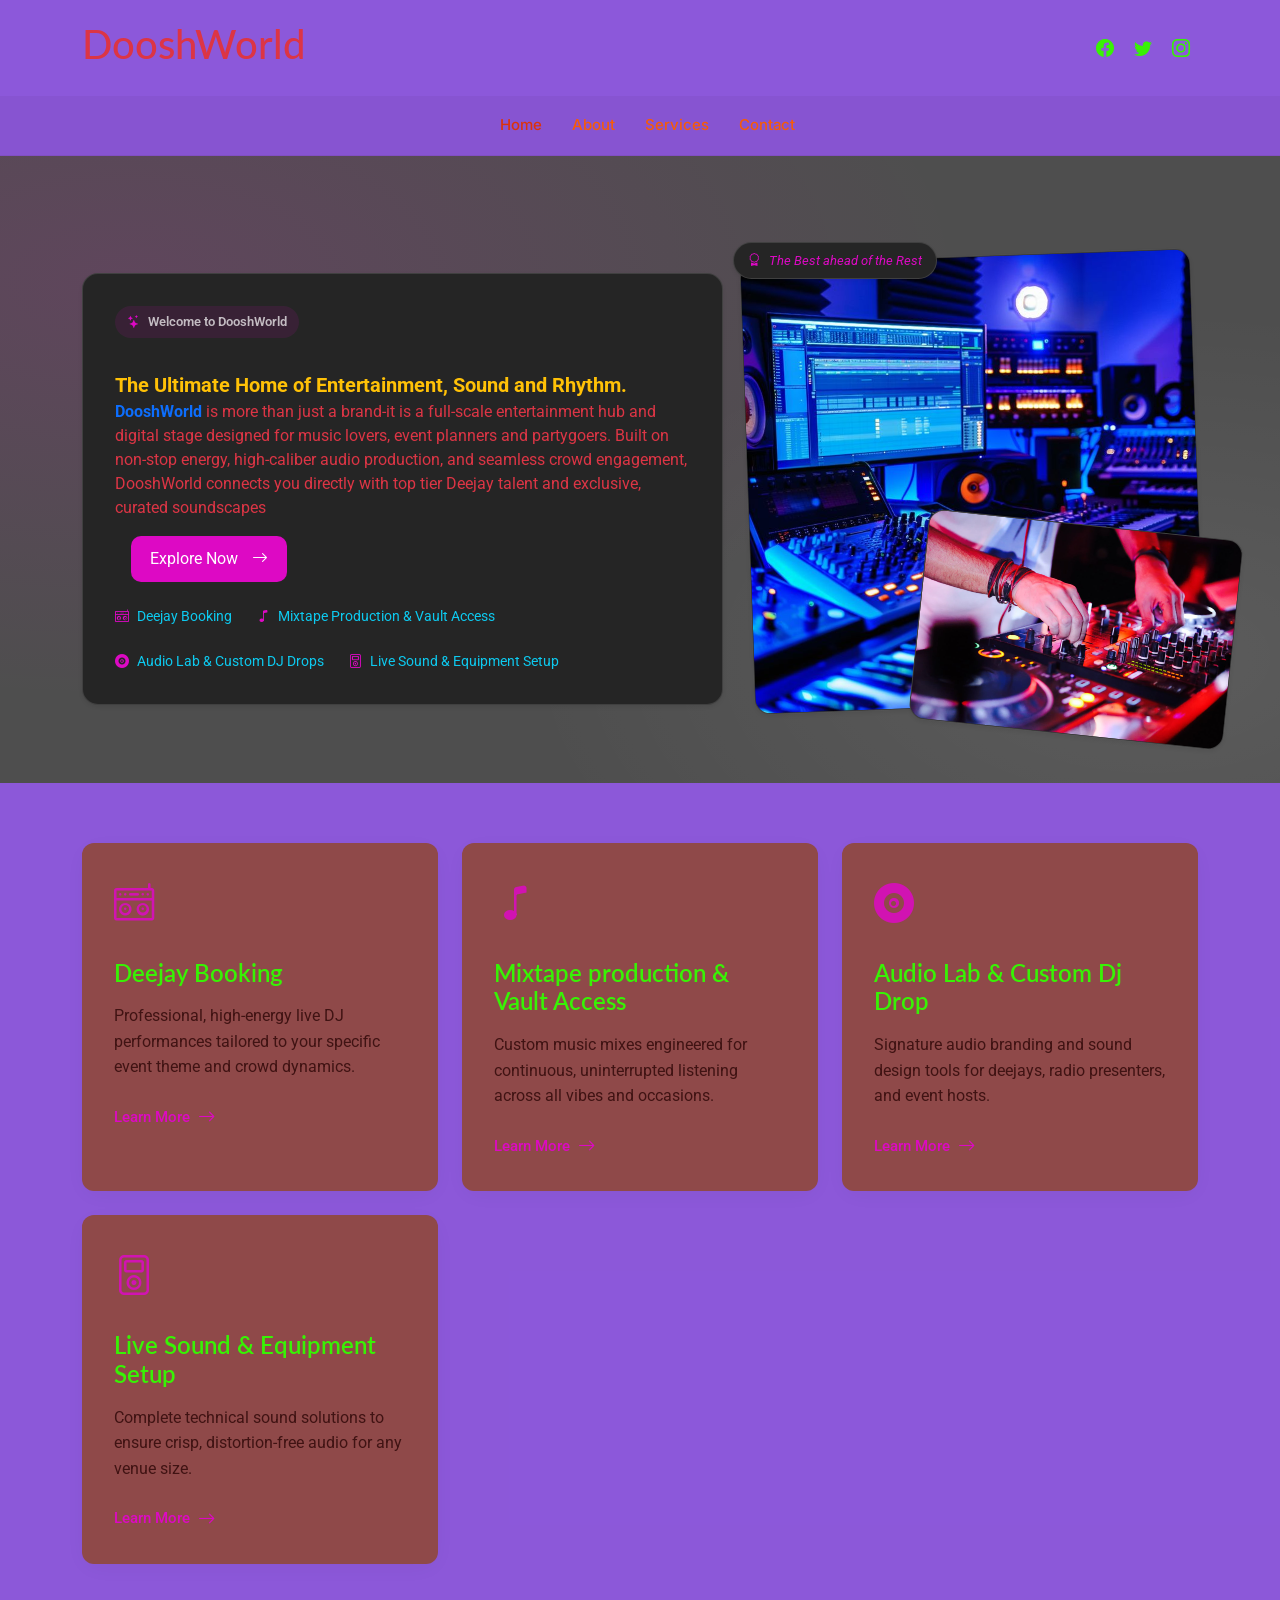
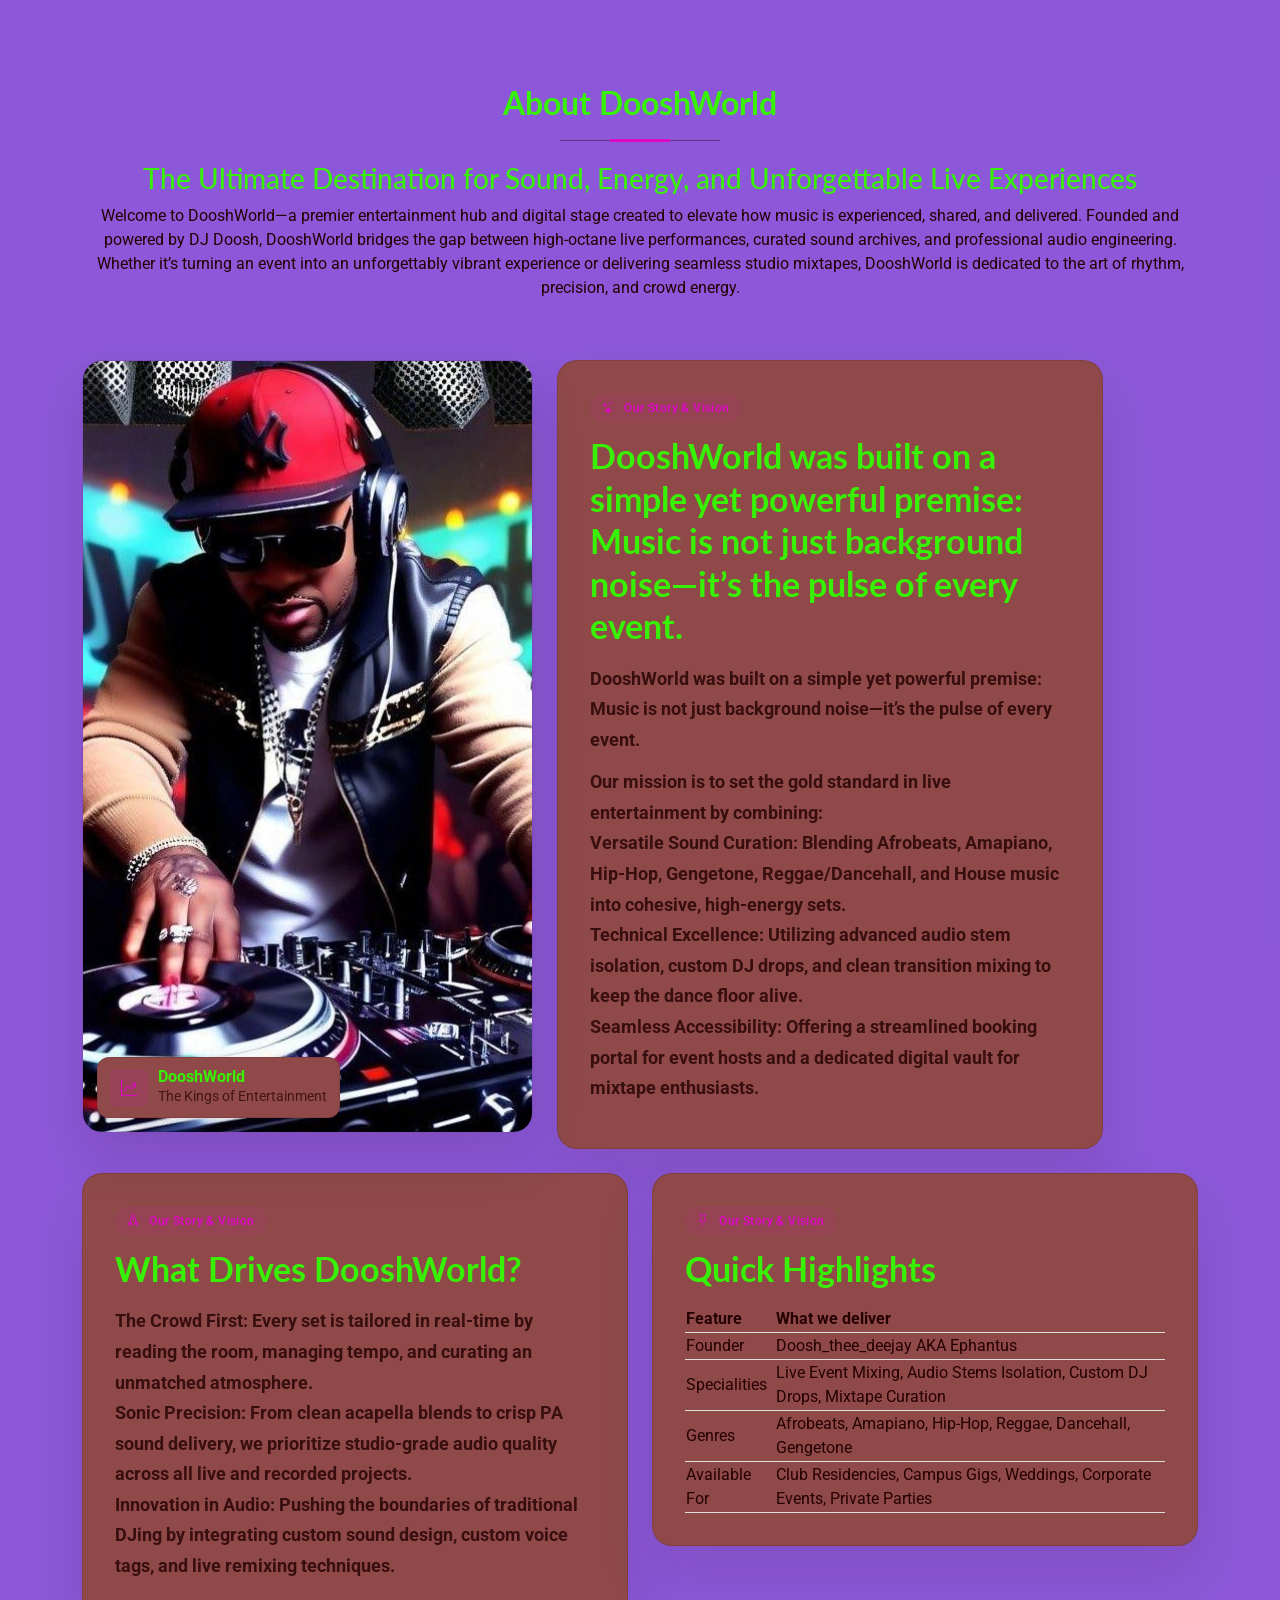
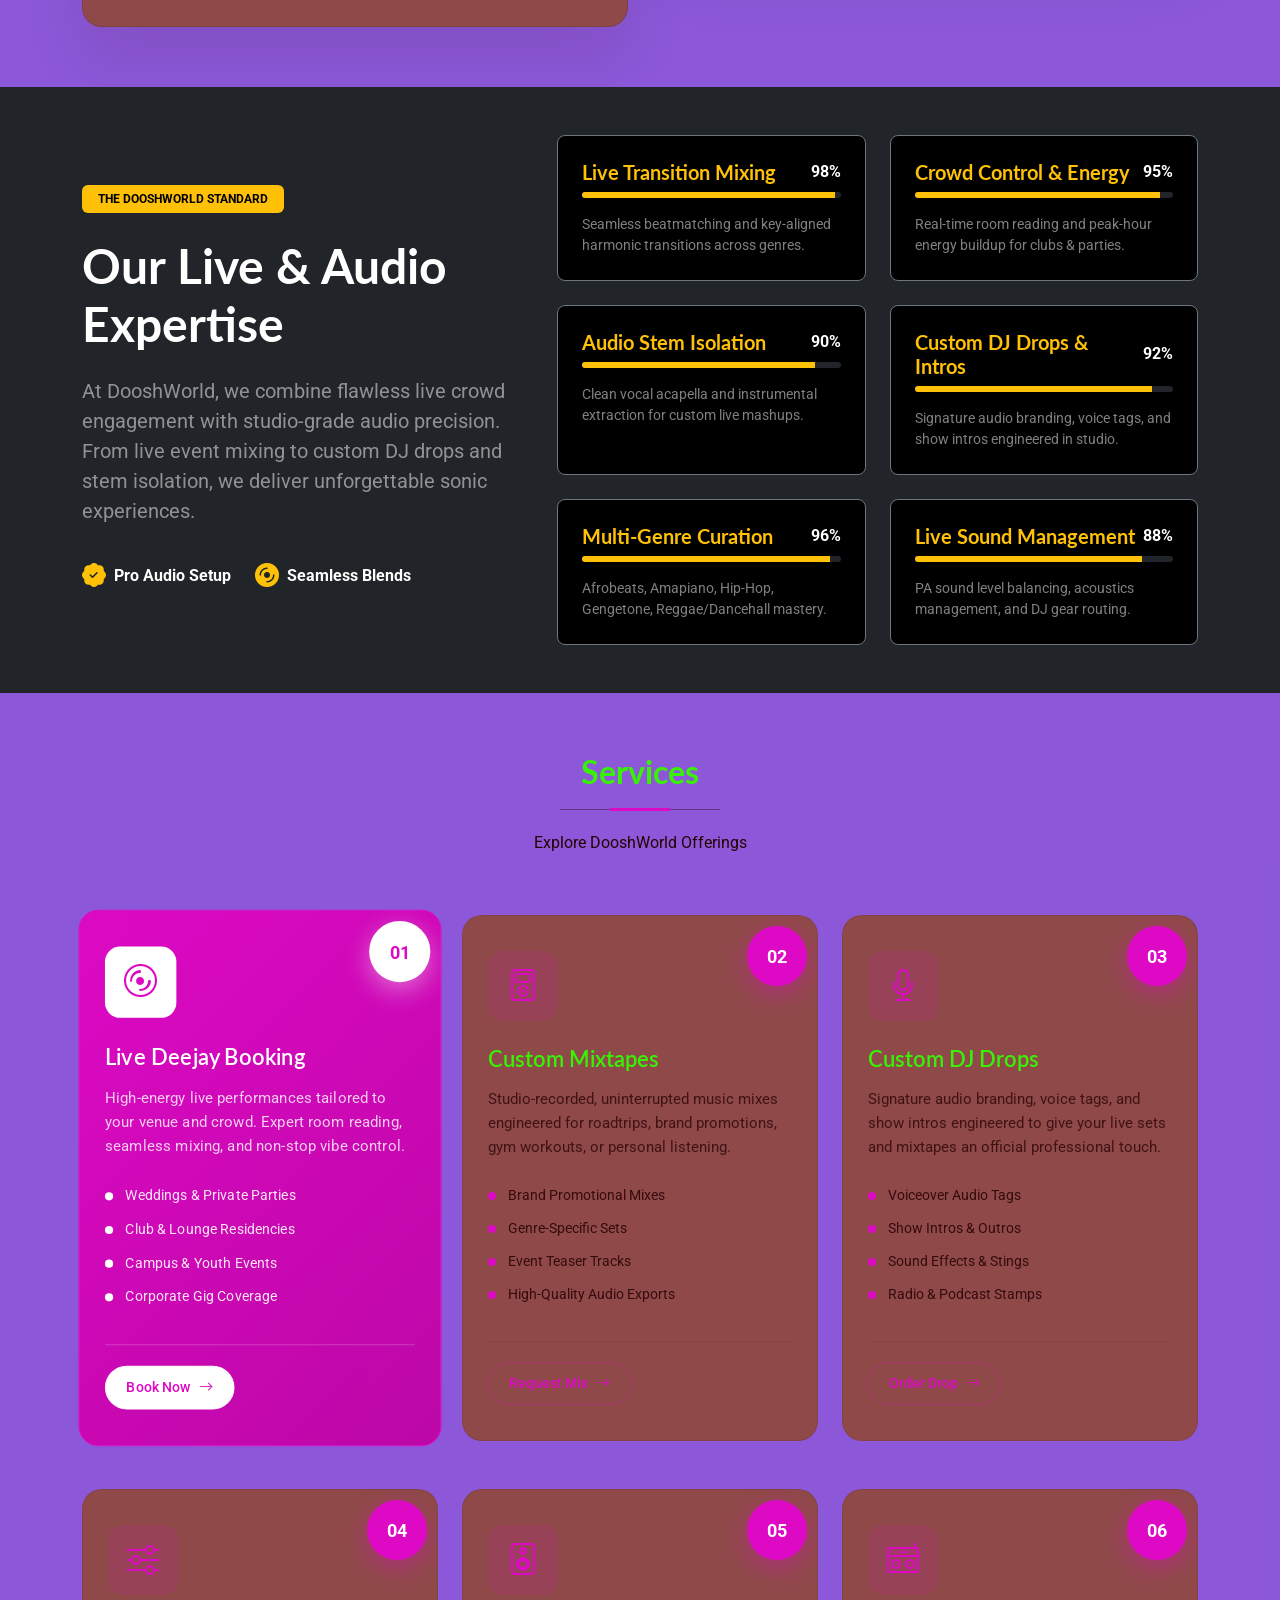
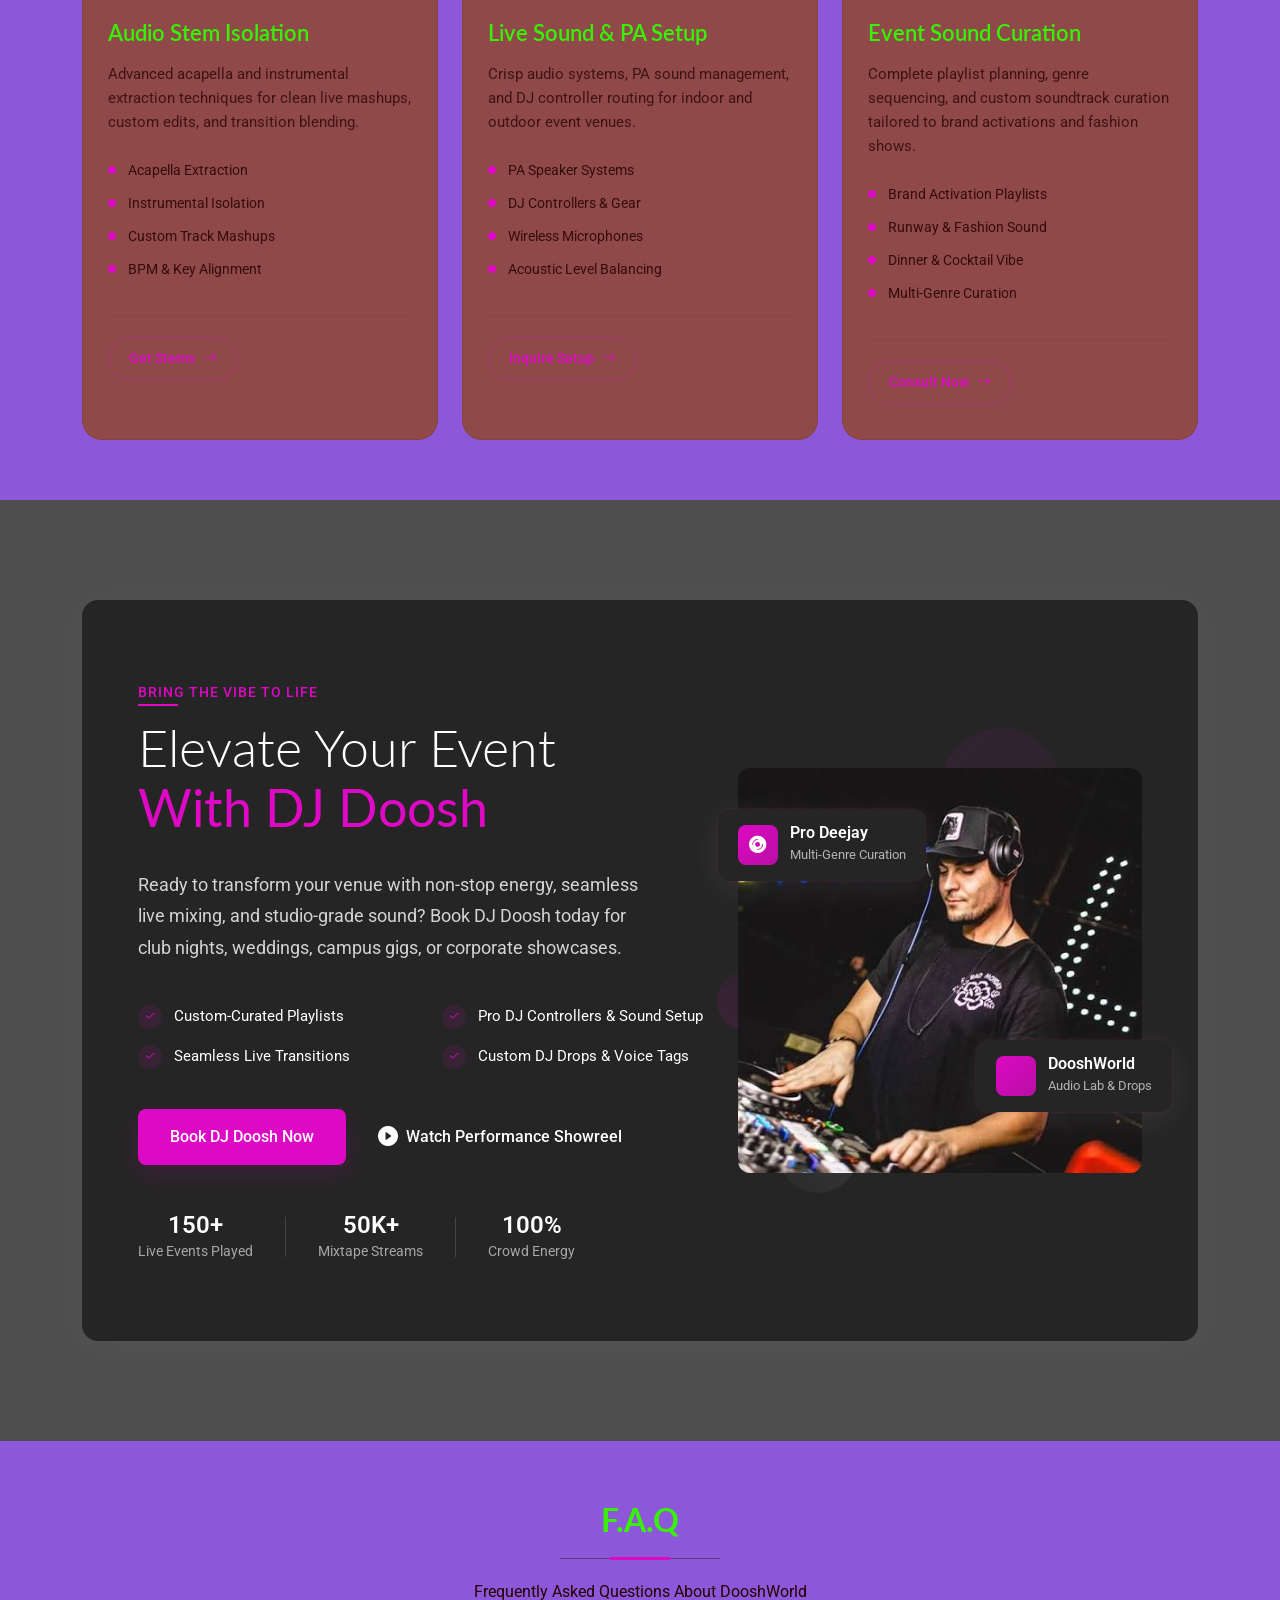
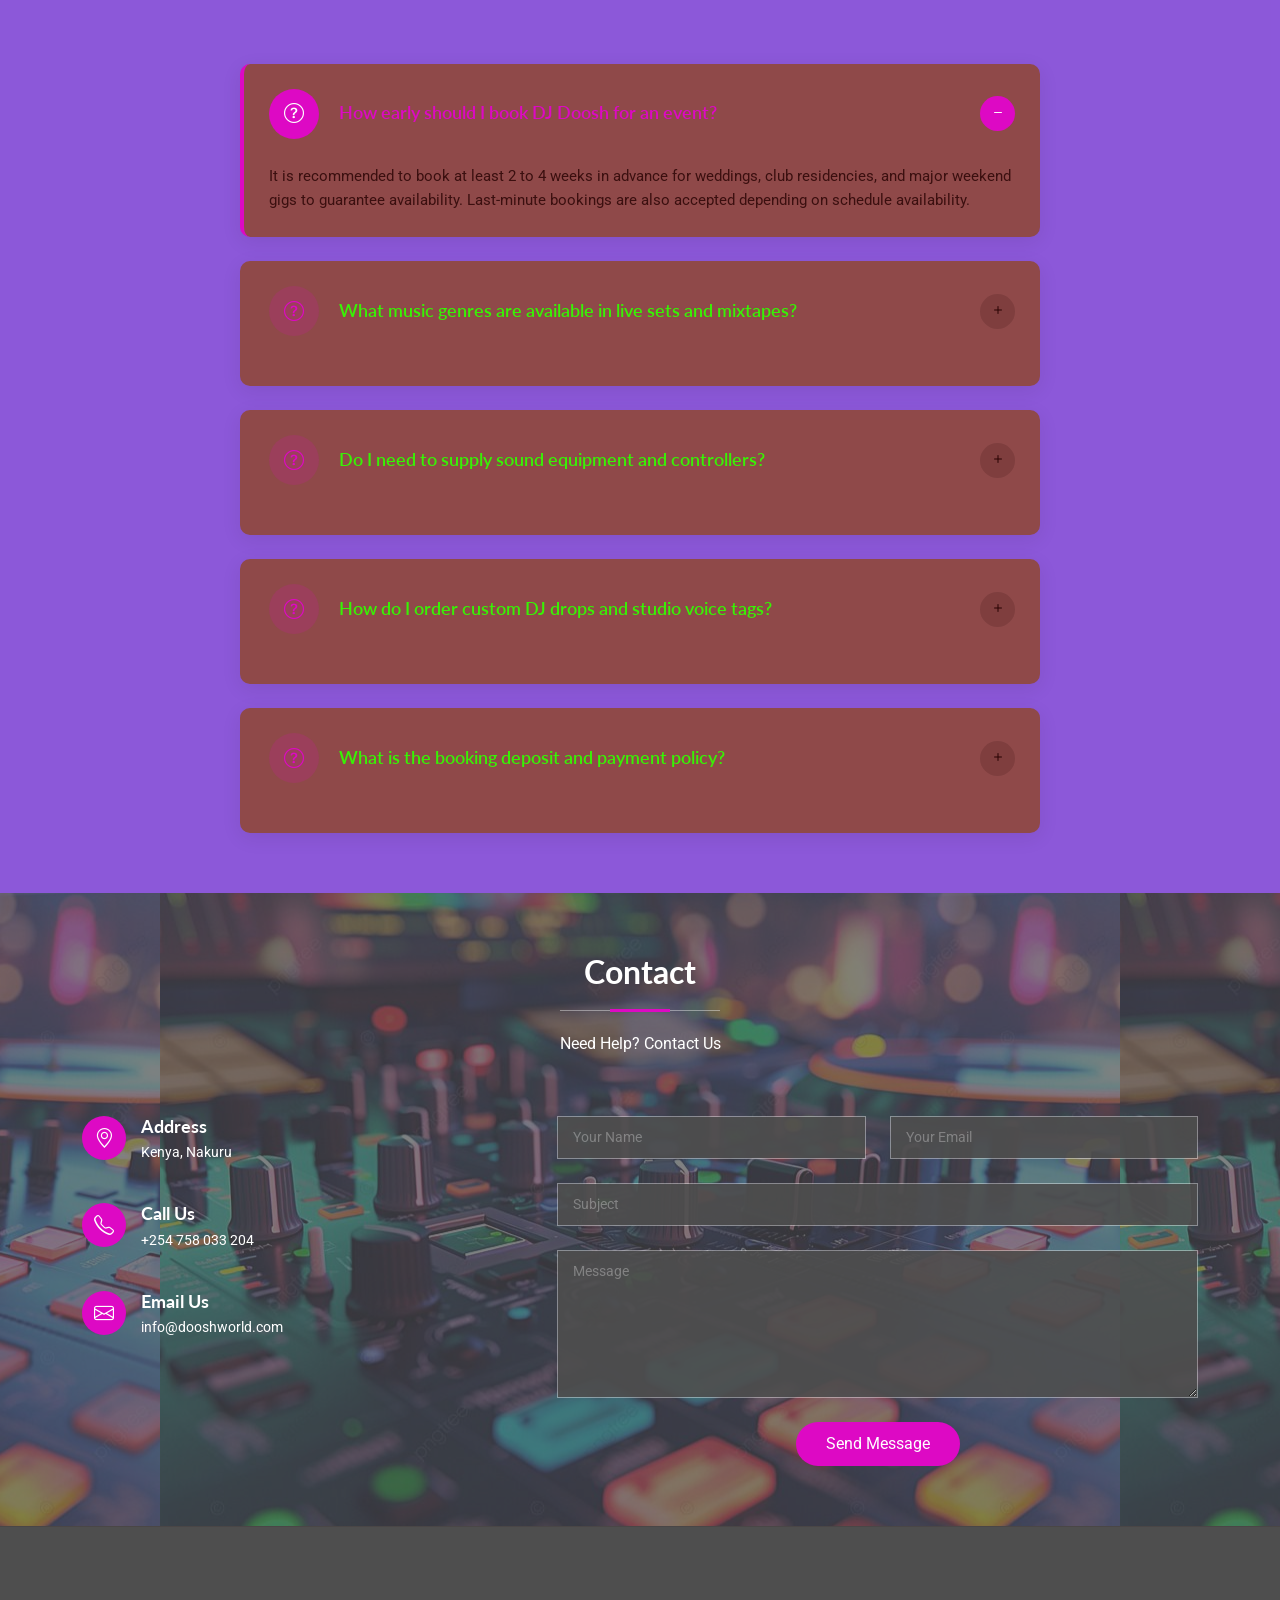
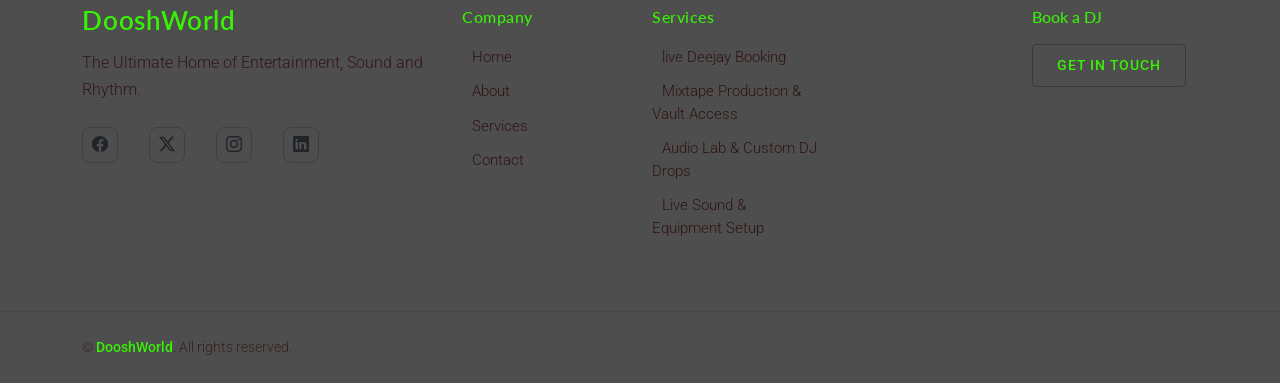
==== commit 2dfe8392: "saVe" ====
--- a/index.html
+++ b/index.html
@@ -38,7 +38,7 @@
 
 <body class="index-page">
 
-  <header id="header" class="header sticky-top bg-primary-subtle">
+  <header id="header" class="header sticky-top">
     <div class="container-fluid container-xl position-relative">
 
       <div class="top-row d-flex align-items-center justify-content-between">
@@ -215,7 +215,7 @@
               <h3>Live Sound & Equipment Setup</h3>
               <p>Complete technical sound solutions to ensure crisp, distortion-free audio for any venue size.</p>
               <div class="card-links">
-                <a href="#services" class="link-item">
+                <a href="#about" class="link-item">
                   Learn More
                   <i class="bi bi-arrow-right"></i>
                 </a>
@@ -336,7 +336,7 @@
 
   
 
-    <!-- Skills Section -->
+    
      <!-- About Section / Performance & Audio Expertise -->
 <section class="about-expertise py-5 py-lg-11 py-xl-12 position-relative overflow-hidden bg-dark text-white">
   <div class="container">
@@ -493,7 +493,7 @@
                 </ul>
                 <div class="service-pricing">
                 
-                  <a href="contact" class="service-btn">
+                  <a href="#contact" class="service-btn">
                     <span>Book Now</span>
                     <i class="bi bi-arrow-right"></i>
                   </a>
@@ -508,7 +508,7 @@
               <div class="service-number">02</div>
               <div class="service-icon-wrapper">
                 <div class="service-icon">
-                  <i class="bi bi-music-note-beamer"></i>
+                  <i class="bi bi-music-player"></i>
                 </div>
               </div>
               <div class="service-content">
@@ -522,7 +522,7 @@
                 </ul>
                 <div class="service-pricing">
                 
-                  <a href="contact.html" class="service-btn">
+                  <a href="#contact" class="service-btn">
                     <span>Request Mix</span>
                     <i class="bi bi-arrow-right"></i>
                   </a>
@@ -551,7 +551,7 @@
                 </ul>
                 <div class="service-pricing">
                  
-                  <a href="contact.html" class="service-btn">
+                  <a href="#contact" class="service-btn">
                     <span>Order Drop</span>
                     <i class="bi bi-arrow-right"></i>
                   </a>
@@ -580,7 +580,7 @@
                 </ul>
                 <div class="service-pricing">
                 
-                  <a href="contact.html" class="service-btn">
+                  <a href="#contact" class="service-btn">
                     <span>Get Stems</span>
                     <i class="bi bi-arrow-right"></i>
                   </a>
@@ -609,7 +609,7 @@
                 </ul>
                 <div class="service-pricing">
                  
-                  <a href="contact.html" class="service-btn">
+                  <a href="#contact" class="service-btn">
                     <span>Inquire Setup</span>
                     <i class="bi bi-arrow-right"></i>
                   </a>
@@ -638,7 +638,7 @@
                 </ul>
                 <div class="service-pricing">
                  
-                  <a href="contact.html" class="service-btn">
+                  <a href="#contact" class="service-btn">
                     <span>Consult Now</span>
                     <i class="bi bi-arrow-right"></i>
                   </a>
@@ -991,11 +991,14 @@
             <p class="tagline">The Ultimate Home of Entertainment, Sound and Rhythm.</p>
 
             <div class="social-links mt-4">
-              <a href="#" aria-label="Facebook"><i class="bi bi-facebook"></i></a>
-              <a href="#" aria-label="Instagram"><i class="bi bi-instagram"></i></a>
-              <a href="#" aria-label="LinkedIn"><i class="bi bi-linkedin"></i></a>
-              <a href="#" aria-label="Twitter"><i class="bi bi-twitter-x"></i></a>
-              <a href="#" aria-label="Dribbble"><i class="bi bi-dribbble"></i></a>
+               <a href="https://www.facebook.com" target="_blank"class="text-dark text-decoration-none me-3">
+                <i class="bi bi-facebook"></i></a>
+                <a href="https://www.twitter-x.com" target="_blank" class="text-dark text-decoration-none me-3">
+                <i class="bi bi-twitter-x"></i></a>
+                <a href="https://www.instagram.com/eph.ntus" target="_blank" class="text-dark text-decoration-none me-3">
+                <i class="bi bi-instagram"></i></a>
+                <a href="https://www.linkedin.com" target="_blank" class="text-dark text-decoration-none me-3">
+                <i class="bi bi-linkedin"></i></a>
             </div>
           </div>
         </div>
@@ -1013,7 +1016,7 @@
                 </ul>
               </div>
               <div class="col-6 col-md-4">
-                <h5 id="services">Services</h5>
+                <h5>Services</h5>
                 <ul class="list-unstyled">
                   <li><a href="#services">live Deejay Booking</a></li>
                   <li><a href="#services">Mixtape Production & Vault Access</a></li>
@@ -1028,7 +1031,7 @@
 
         <div class="col-lg-2">
           <div class="footer-cta">
-            <h5>Let's Connect</h5>
+            <h5>Book a DJ</h5>
             <a href="contact" class="btn btn-outline">Get in Touch</a>
           </div>
         </div>
@@ -1040,15 +1043,15 @@
       <div class="container">
         <div class="row">
           <div class="col-12">
-            <div class="footer-bottom-content">
-                 <div class="credits">
+           <div class="footer-bottom-content">
+              <p class="mb-0">© <span class="sitename">DooshWorld</span>. All rights reserved.</p>
+              <div class="credits">
                 <!-- All the links in the footer should remain intact. -->
                 <!-- You can delete the links only if you've purchased the pro version. -->
                 <!-- Licensing information: https://bootstrapmade.com/license/ -->
                 <!-- Purchase the pro version with working PHP/AJAX contact form: [buy-url] -->
-                <div class="text-center border-top mt-5 pt-3">
-        <p>&copy; 2026 DooshWorld. All rights reserved.</p>
-    </div>
+              
+              </div>
             </div>
           </div>
         </div>
--- a/assets/css/main.css
+++ b/assets/css/main.css
@@ -4846,6 +4846,13 @@
 --------------------------------------------------------------*/
 .starter-section {
   /* Add your styles here */
+  min-height: 80vh;
+  display: flex;
+  align-items: center;
+  justify-content: center;
+  background-color: #000000;
+  color: #ffffff;
+  padding: 60px 0;
 }
 th, td {
   border-bottom: 1px solid #ddd;
